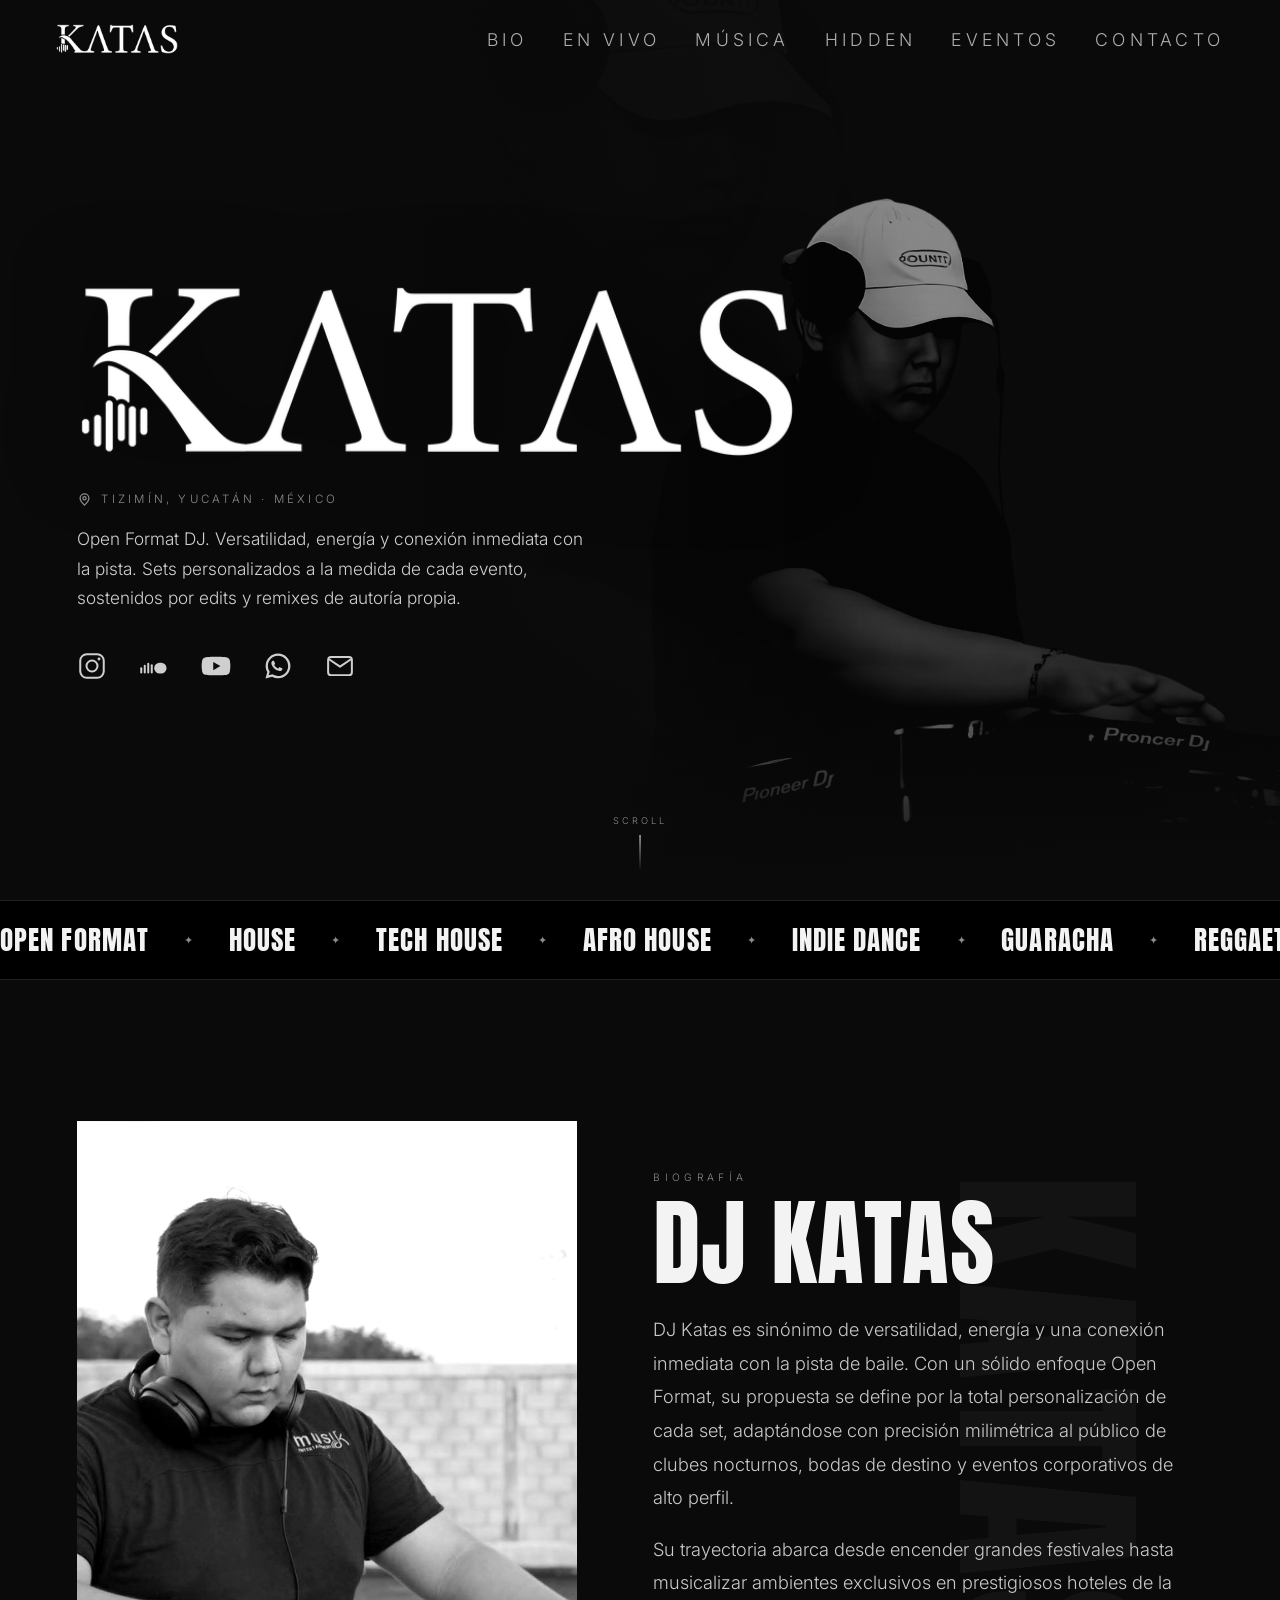
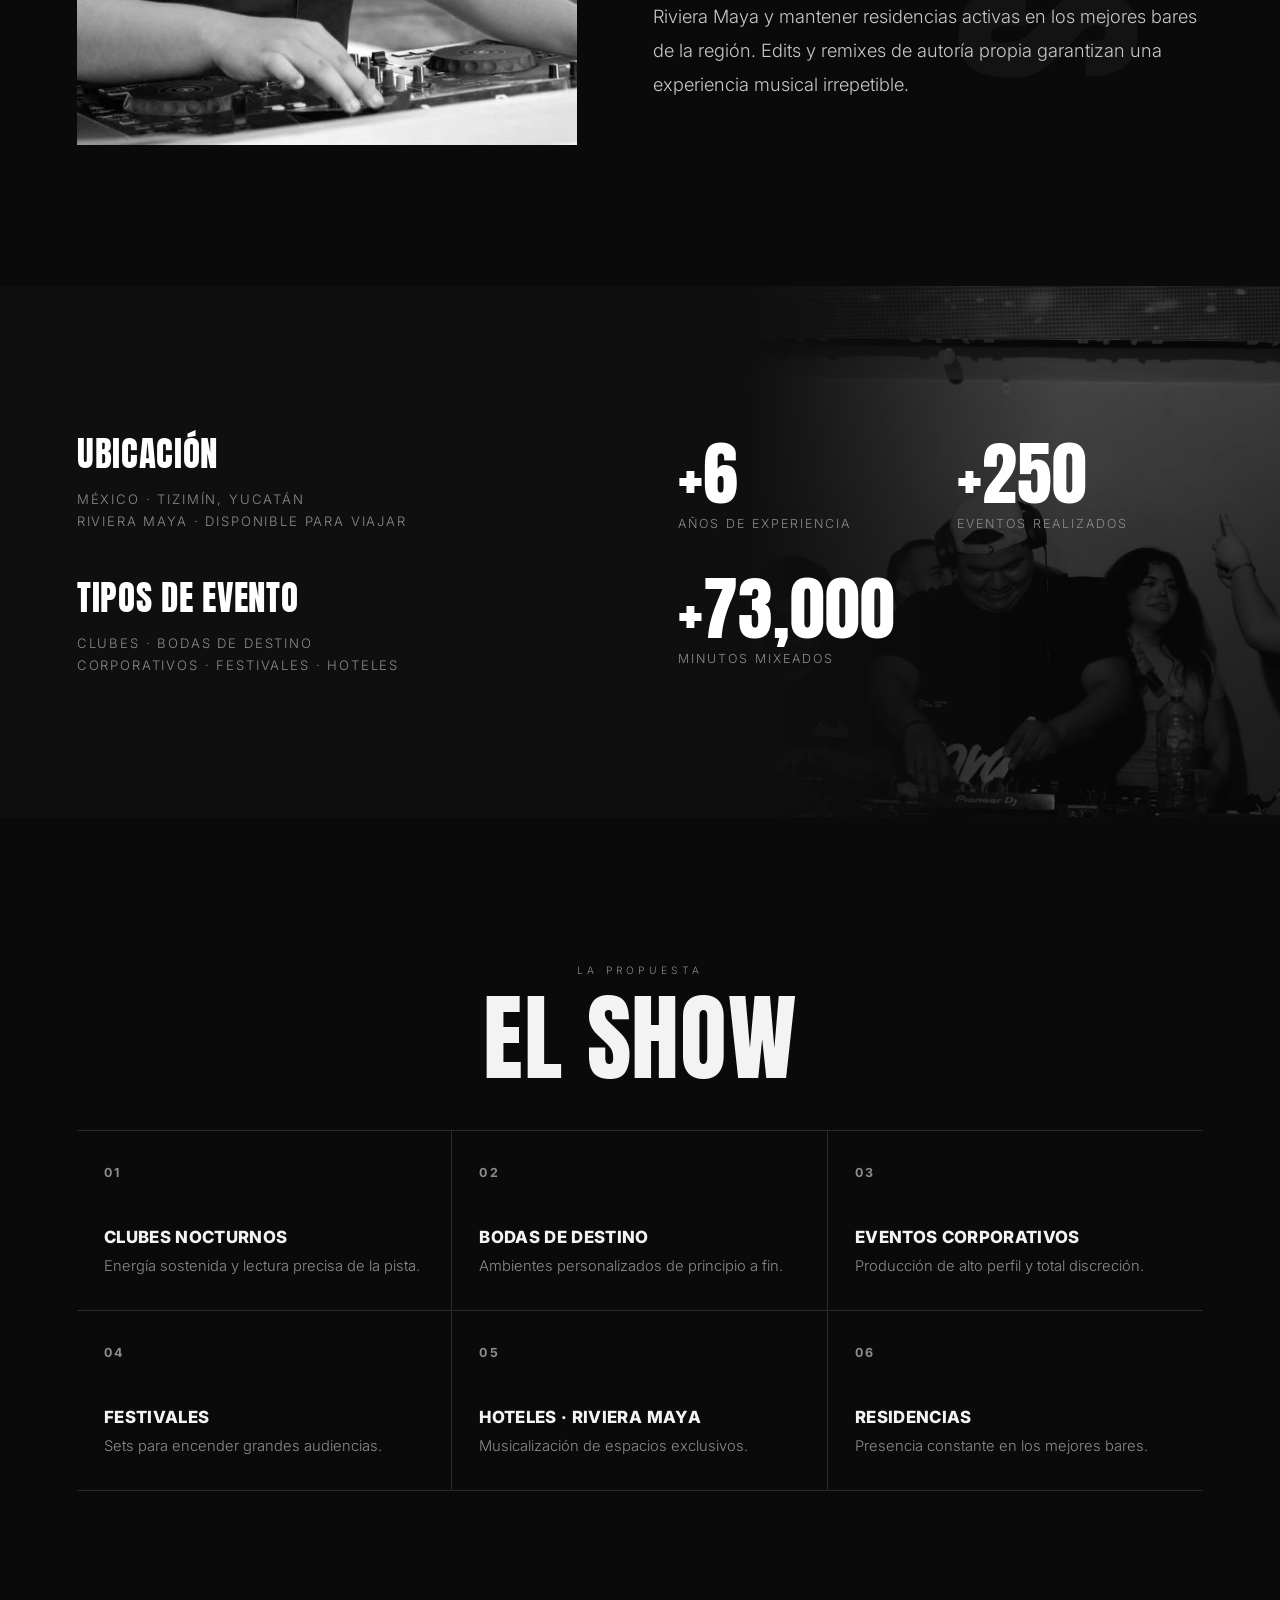
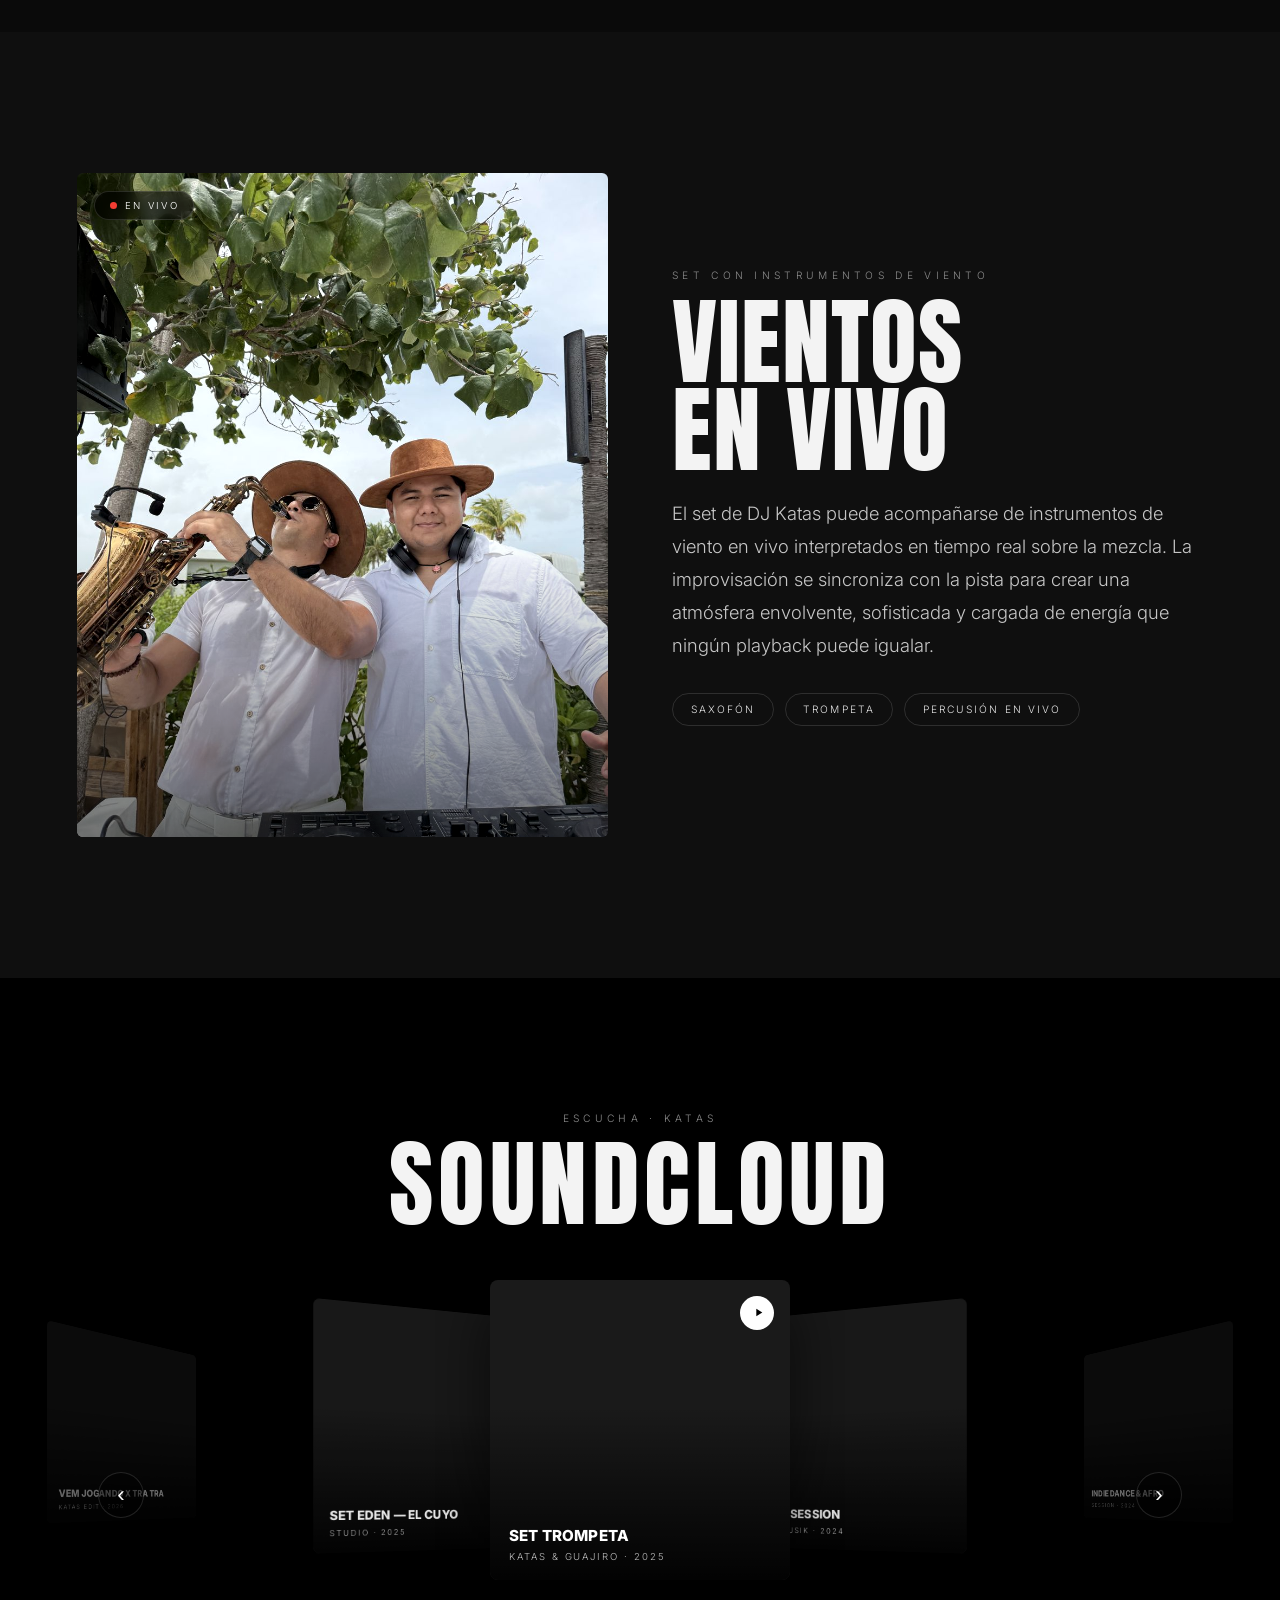
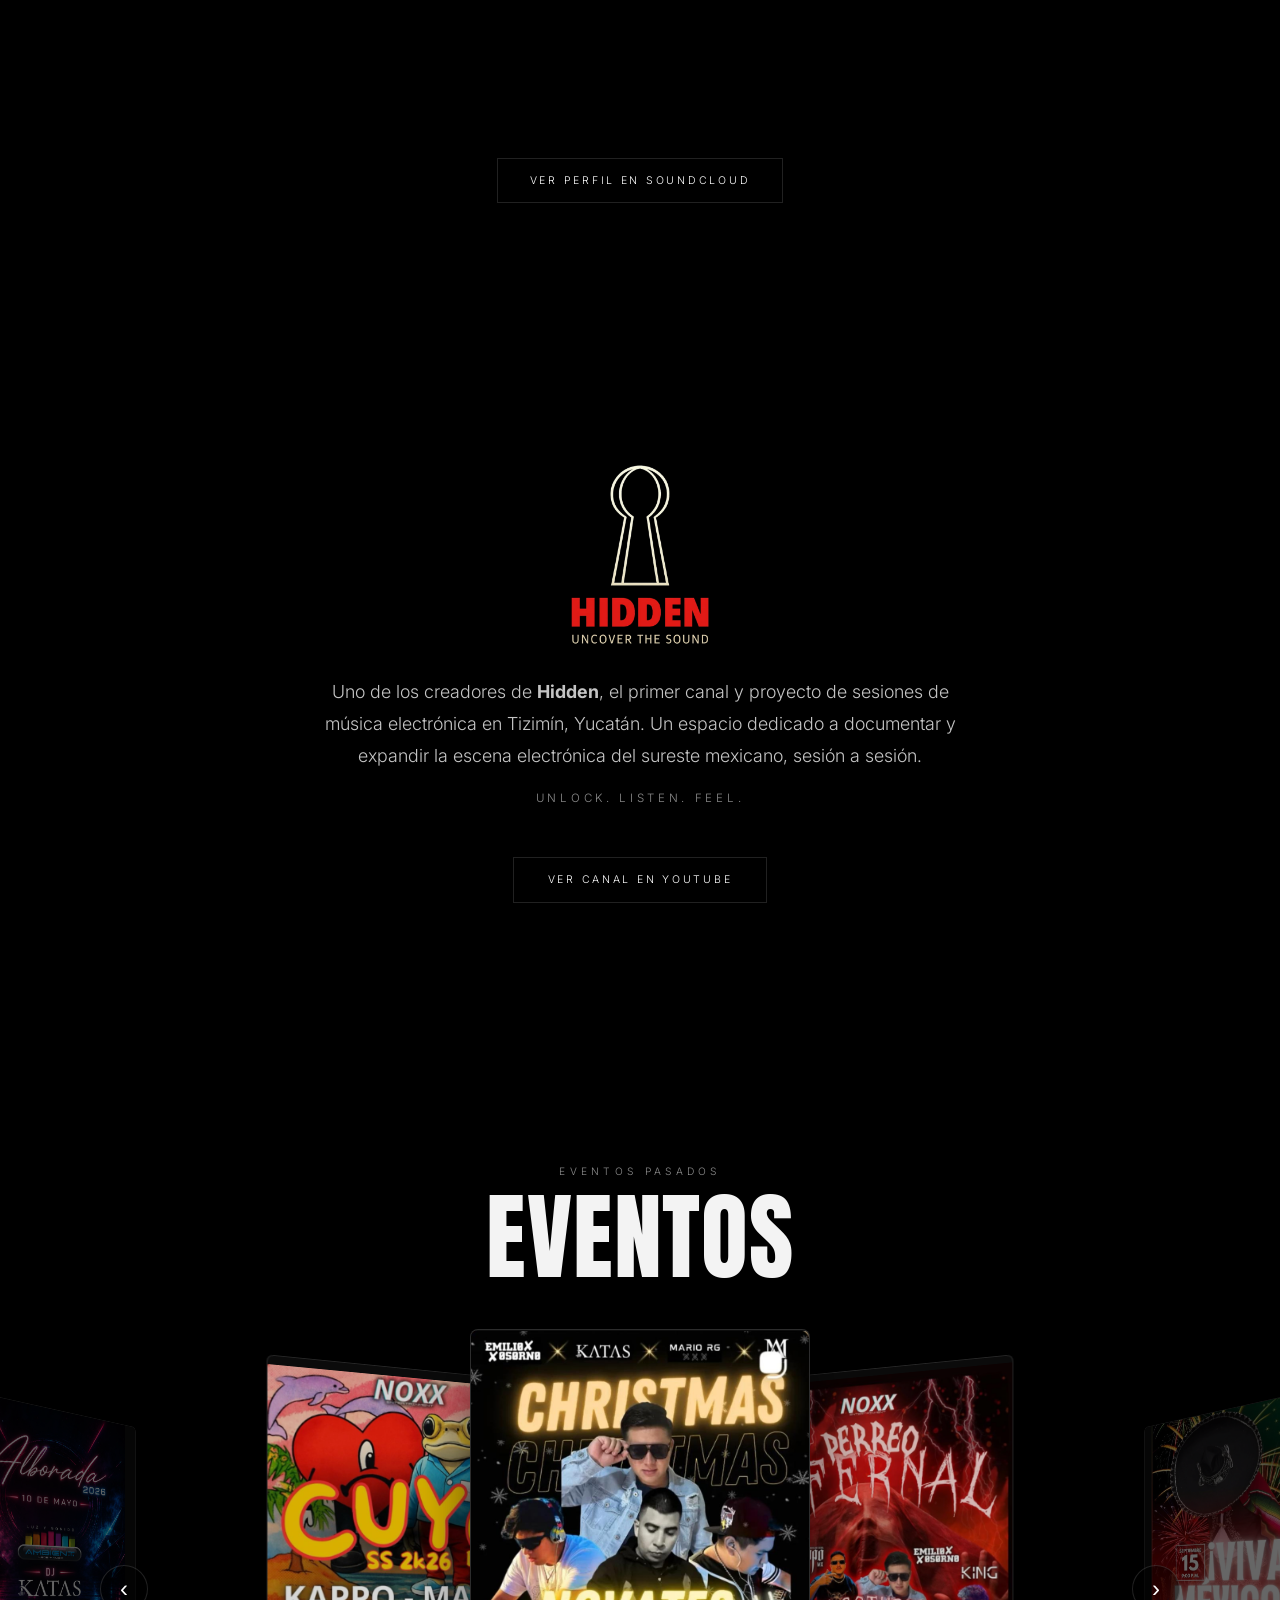
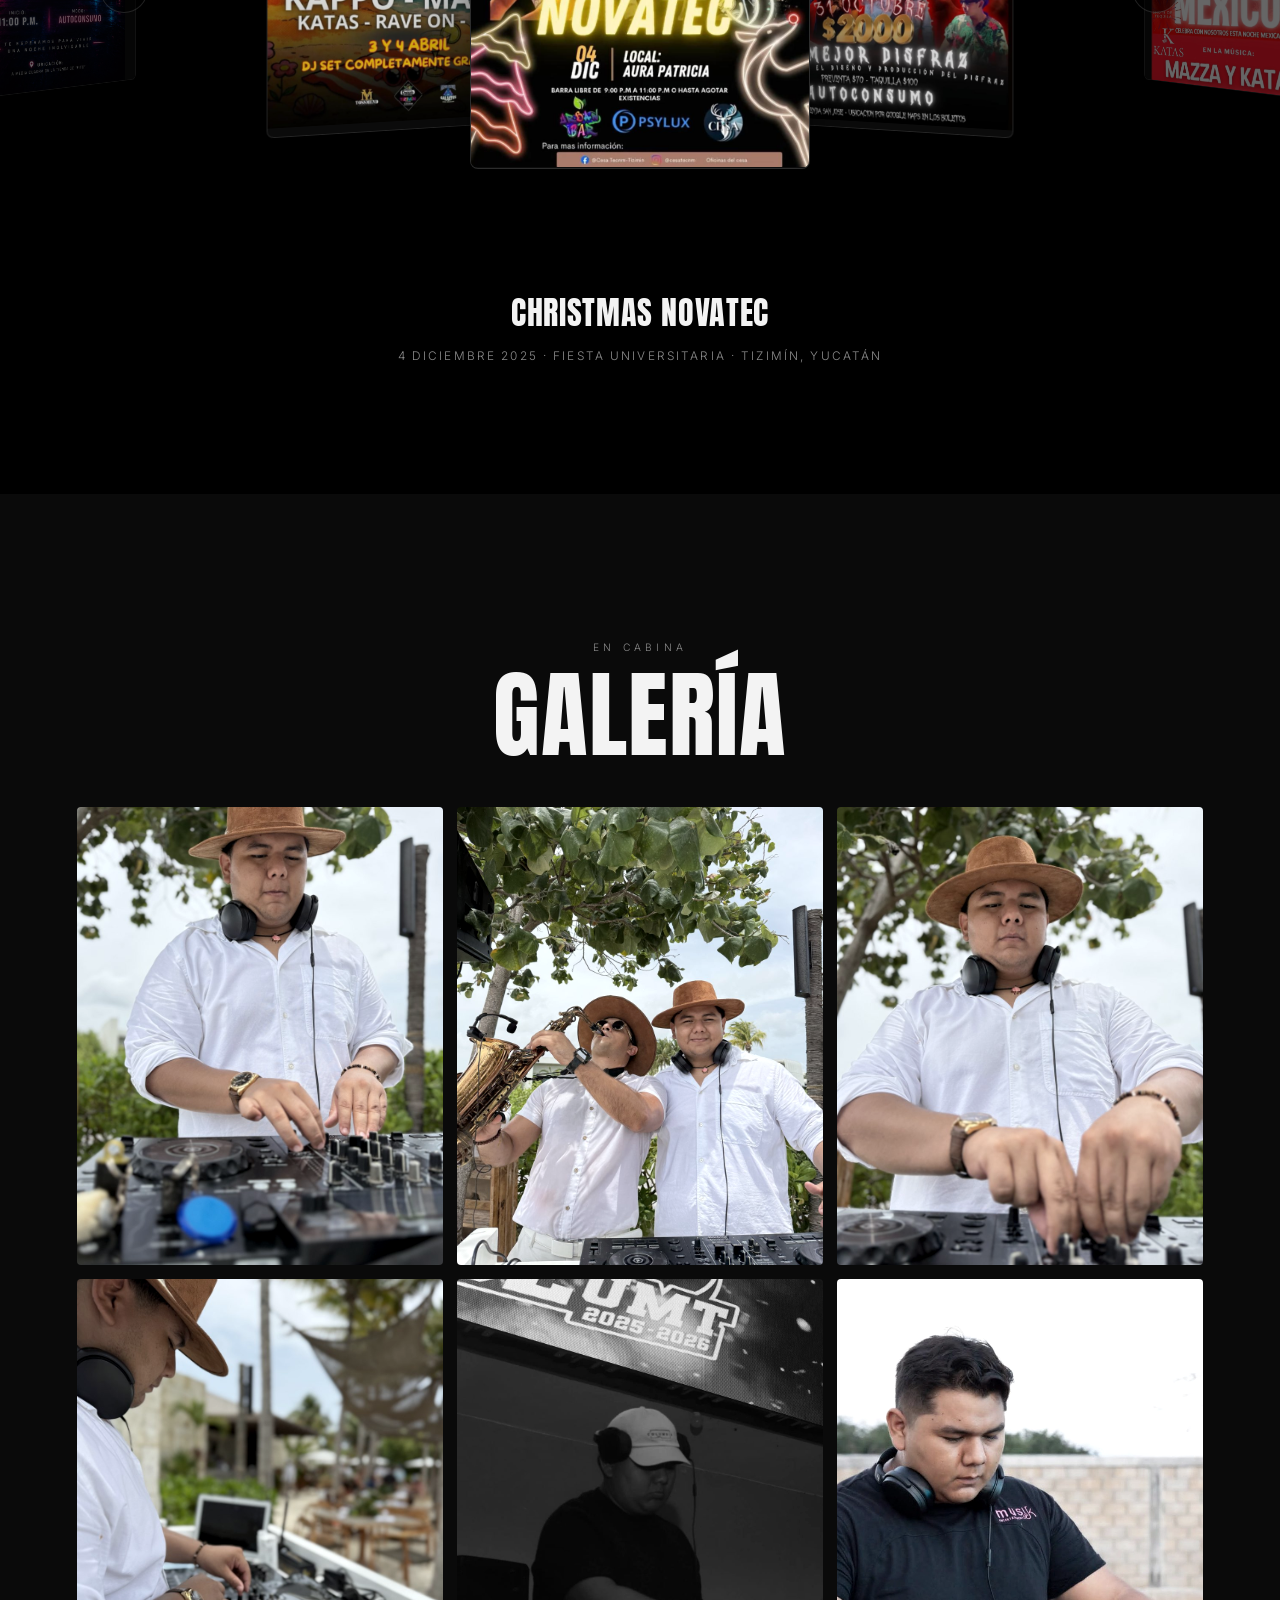
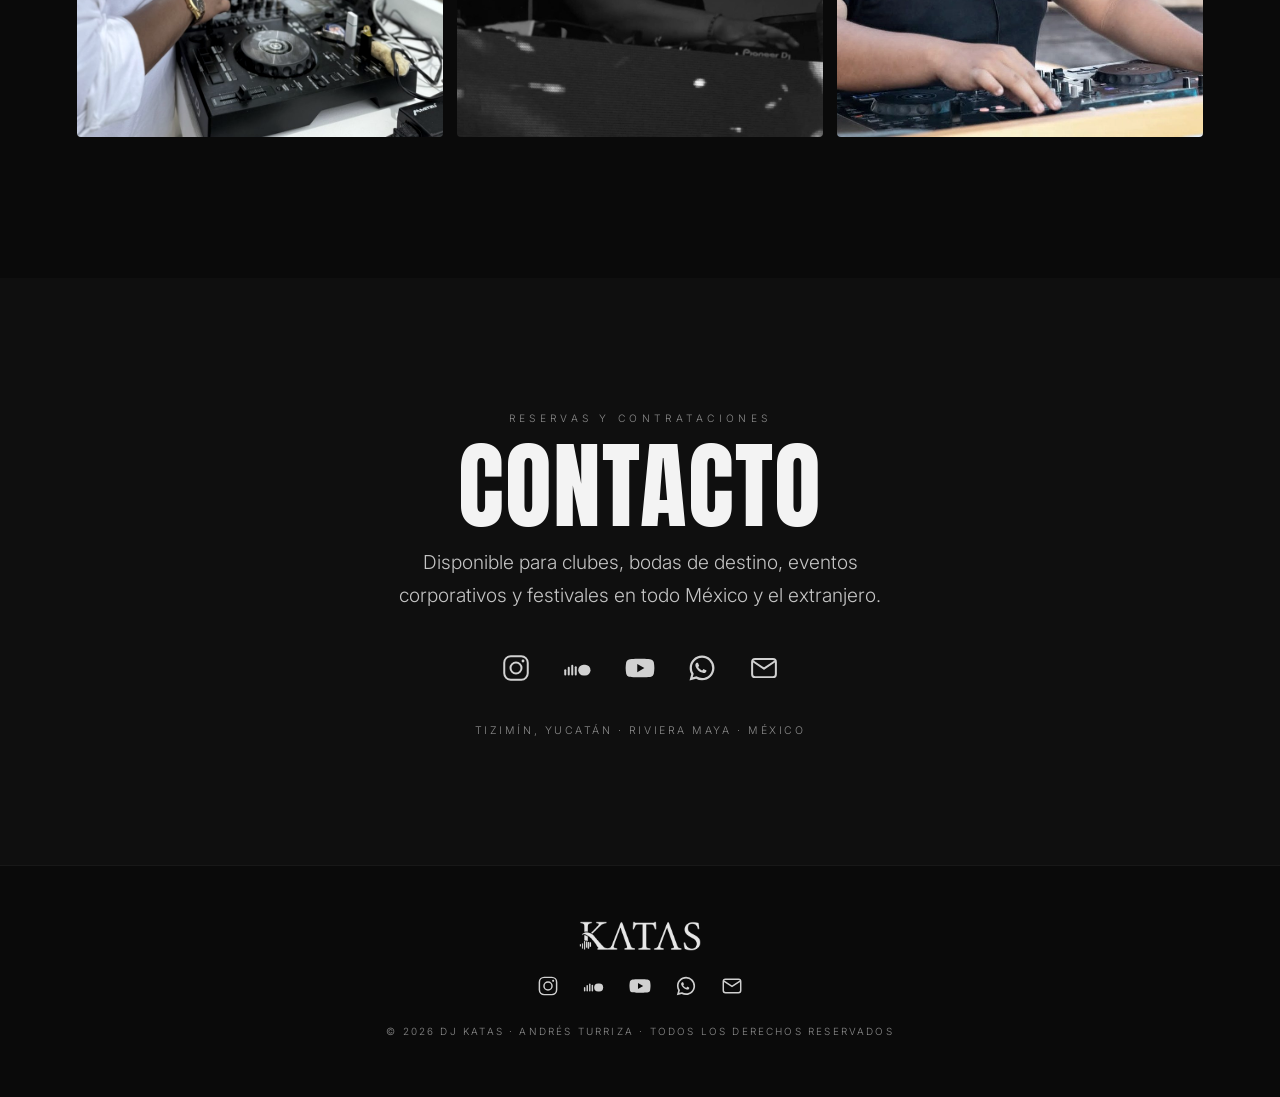
==== index.html @ c6b64a58 "first commit" ====
﻿<!DOCTYPE html>
<html lang="es">
<head>
<meta charset="UTF-8">
<meta name="viewport" content="width=device-width, initial-scale=1">
<title>DJ Katas — Presskit</title>
<link rel="preconnect" href="https://fonts.googleapis.com">
<link rel="preconnect" href="https://fonts.gstatic.com" crossorigin>
<link href="https://fonts.googleapis.com/css2?family=Anton&family=Inter:wght@300;400;500;600;700;800;900&display=swap" rel="stylesheet">
<link rel="stylesheet" href="css/styles.css">
</head>
<body>

<nav id="nav">
  <a class="brand" href="#top"><img src="images/logo.png" alt="Katas"></a>
  <div class="links">
    <a href="#bio">Bio</a><a href="#vivo">En vivo</a><a href="#musica">Música</a>
    <a href="#hidden">Hidden</a><a href="#eventos">Eventos</a><a href="#contacto">Contacto</a>
  </div>
</nav>

<header class="hero" id="top">
  <div class="hero-tex"></div>
  <div class="hero-portrait"></div>
  <div class="hero-inner">
    <img class="hero-logo" src="images/logo.png" alt="DJ KATAS">
    <div class="hero-loc">
      <svg viewBox="0 0 24 24" fill="none" stroke="currentColor" stroke-width="2"><path d="M12 21s-7-6.4-7-11a7 7 0 0 1 14 0c0 4.6-7 11-7 11z"/><circle cx="12" cy="10" r="2.6"/></svg>
      Tizimín, Yucatán · México
    </div>
    <p class="hero-bio">Open Format DJ. Versatilidad, energía y conexión inmediata con la pista. Sets personalizados a la medida de cada evento, sostenidos por edits y remixes de autoría propia.</p>
    <div class="socials big">
      <a href="https://www.instagram.com/katass.dj/" data-edit="instagram" aria-label="Instagram"><svg viewBox="0 0 24 24" fill="none" stroke="currentColor" stroke-width="1.6"><rect x="2.6" y="2.6" width="18.8" height="18.8" rx="5.2"/><circle cx="12" cy="12" r="4.4"/><circle cx="17.6" cy="6.4" r="1.15" fill="currentColor" stroke="none"/></svg></a>
      <a href="https://soundcloud.com/yahir-perez-785744268" target="_blank" rel="noopener" aria-label="SoundCloud"><svg viewBox="0 0 24 24" fill="currentColor"><rect x="1" y="13" width="1.6" height="5" rx=".8"/><rect x="3.8" y="11" width="1.6" height="7" rx=".8"/><rect x="6.6" y="9.4" width="1.6" height="8.6" rx=".8"/><rect x="9.4" y="10.6" width="1.6" height="7.4" rx=".8"/><rect x="12.2" y="9.4" width="9.8" height="8.6" rx="4.3"/></svg></a>
      <a href="https://www.youtube.com/@HIDDEN_121" target="_blank" rel="noopener" aria-label="YouTube"><svg viewBox="0 0 24 24" fill="currentColor"><path d="M23 7.2a3 3 0 0 0-2.1-2.1C19 4.6 12 4.6 12 4.6s-7 0-8.9.5A3 3 0 0 0 1 7.2 31 31 0 0 0 .5 12 31 31 0 0 0 1 16.8a3 3 0 0 0 2.1 2.1c1.9.5 8.9.5 8.9.5s7 0 8.9-.5a3 3 0 0 0 2.1-2.1A31 31 0 0 0 23.5 12 31 31 0 0 0 23 7.2zM9.8 15.3V8.7l5.7 3.3z"/></svg></a>
      <a href="https://wa.me/529861055643" data-edit="whatsapp" aria-label="WhatsApp"><svg viewBox="0 0 24 24" fill="currentColor"><path d="M12.04 2C6.58 2 2.13 6.45 2.13 11.9c0 1.75.46 3.45 1.32 4.95L2 22l5.25-1.38a9.9 9.9 0 0 0 4.79 1.22c5.46 0 9.91-4.45 9.91-9.9 0-2.65-1.03-5.14-2.9-7.01A9.82 9.82 0 0 0 12.04 2zm0 1.8c2.16 0 4.19.84 5.72 2.37a8.06 8.06 0 0 1 2.37 5.73c0 4.46-3.63 8.09-8.1 8.09a8.1 8.1 0 0 1-4.12-1.13l-.3-.17-3.06.8.82-2.98-.2-.31a8.03 8.03 0 0 1-1.26-4.3c0-4.46 3.63-8.09 8.1-8.09zm-3.13 4.4c-.16-.36-.33-.37-.48-.37l-.41-.01c-.14 0-.37.05-.57.27-.2.22-.75.73-.75 1.79s.77 2.08.88 2.22c.11.14 1.5 2.42 3.71 3.3 1.84.72 2.21.58 2.61.54.4-.04 1.29-.53 1.47-1.04.18-.51.18-.95.13-1.04-.05-.09-.2-.14-.41-.25-.21-.11-1.29-.64-1.49-.71-.2-.07-.35-.11-.5.11-.14.22-.57.71-.7.86-.13.14-.26.16-.47.05-.21-.11-.9-.33-1.71-1.06-.63-.56-1.06-1.26-1.18-1.47-.12-.21-.01-.33.09-.43l.32-.36c.1-.12.14-.21.21-.35.07-.14.04-.27-.02-.38-.05-.11-.46-1.15-.65-1.57z"/></svg></a>
      <a href="mailto:yahir33perez@gmail.com" data-edit="email" aria-label="Email"><svg viewBox="0 0 24 24" fill="none" stroke="currentColor" stroke-width="1.6" stroke-linejoin="round"><rect x="2.5" y="4.7" width="19" height="14.6" rx="2.4"/><path d="M3.2 6.6l8.8 5.9 8.8-5.9"/></svg></a>
      </div>
  </div>
  <div class="scroll-cue"><span>Scroll</span><span class="ln"></span></div>
</header>

<div class="marquee" aria-hidden="true">
  <div class="track"><span>OPEN FORMAT</span><span class="dot">✦</span><span>HOUSE</span><span class="dot">✦</span><span>TECH HOUSE</span><span class="dot">✦</span><span>AFRO HOUSE</span><span class="dot">✦</span><span>INDIE DANCE</span><span class="dot">✦</span><span>GUARACHA</span><span class="dot">✦</span><span>REGGAETÓN</span><span class="dot">✦</span><span>FUNK</span><span class="dot">✦</span><span>RKT</span><span class="dot">✦</span><span>OPEN FORMAT</span><span class="dot">✦</span><span>HOUSE</span><span class="dot">✦</span><span>TECH HOUSE</span><span class="dot">✦</span><span>AFRO HOUSE</span><span class="dot">✦</span><span>INDIE DANCE</span><span class="dot">✦</span><span>GUARACHA</span><span class="dot">✦</span><span>REGGAETÓN</span><span class="dot">✦</span><span>FUNK</span><span class="dot">✦</span><span>RKT</span><span class="dot">✦</span></div>
</div>

<section class="block bio" id="bio">
  <div class="bio-watermark">KATAS</div>
  <div class="bio-grid">
    <div class="bio-photo reveal"><div class="ph"></div></div>
    <div class="reveal">
      <div class="bio-head"><span class="eyebrow">Biografía</span><h2 class="title">DJ Katas</h2></div>
      <div class="bio-body">
        <p>DJ Katas es sinónimo de versatilidad, energía y una conexión inmediata con la pista de baile. Con un sólido enfoque Open Format, su propuesta se define por la total personalización de cada set, adaptándose con precisión milimétrica al público de clubes nocturnos, bodas de destino y eventos corporativos de alto perfil.</p>
        <p>Su trayectoria abarca desde encender grandes festivales hasta musicalizar ambientes exclusivos en prestigiosos hoteles de la Riviera Maya y mantener residencias activas en los mejores bares de la región. Edits y remixes de autoría propia garantizan una experiencia musical irrepetible.</p>
      </div>
    </div>
  </div>
</section>

<section class="block stats" id="stats">
  <div class="stats-photo"></div>
  <div class="stats-grid">
    <div class="stats-labels reveal">
      <div class="stat-block">
        <div class="lbl">Ubicación</div>
        <div class="sub">México · Tizimín, Yucatán<br>Riviera Maya · Disponible para viajar</div>
      </div>
      <div class="stat-block">
        <div class="lbl">Tipos de evento</div>
        <div class="sub">Clubes · Bodas de destino<br>Corporativos · Festivales · Hoteles</div>
      </div>
    </div>
    <div class="counters reveal">
      <div class="counter"><div class="num" data-target="6" data-prefix="+">+0</div><div class="cap">Años de experiencia</div></div>
      <div class="counter"><div class="num" data-target="250" data-prefix="+">+0</div><div class="cap">Eventos realizados</div></div>
      <div class="counter" style="grid-column:1 / -1"><div class="num" data-target="73000" data-prefix="+">+0</div><div class="cap">Minutos mixeados</div></div>
    </div>
  </div>
</section>

<section class="block" id="show">
  <div class="show-head reveal"><span class="eyebrow">La propuesta</span><h2 class="title">El show</h2></div>
  <div class="offer reveal">
    <div class="cell"><span class="num">01</span><div><div class="cn">Clubes nocturnos</div><div class="cd">Energía sostenida y lectura precisa de la pista.</div></div></div>
    <div class="cell"><span class="num">02</span><div><div class="cn">Bodas de destino</div><div class="cd">Ambientes personalizados de principio a fin.</div></div></div>
    <div class="cell"><span class="num">03</span><div><div class="cn">Eventos corporativos</div><div class="cd">Producción de alto perfil y total discreción.</div></div></div>
    <div class="cell"><span class="num">04</span><div><div class="cn">Festivales</div><div class="cd">Sets para encender grandes audiencias.</div></div></div>
    <div class="cell"><span class="num">05</span><div><div class="cn">Hoteles · Riviera Maya</div><div class="cd">Musicalización de espacios exclusivos.</div></div></div>
    <div class="cell"><span class="num">06</span><div><div class="cn">Residencias</div><div class="cd">Presencia constante en los mejores bares.</div></div></div>
  </div>
</section>

<section class="block vivo" id="vivo">
  <div class="vivo-grid reveal">
    <div class="vivo-img"><span class="vivo-badge"><span class="dot"></span>En vivo</span></div>
    <div class="vivo-text">
      <span class="eyebrow">Set con Instrumentos de viento</span>
      <h2 class="title">Vientos<br>en vivo</h2>
      <p>El set de DJ Katas puede acompañarse de instrumentos de viento en vivo interpretados en tiempo real sobre la mezcla. La improvisación se sincroniza con la pista para crear una atmósfera envolvente, sofisticada y cargada de energía que ningún playback puede igualar.</p>
      <div class="vivo-tags"><span>Saxofón</span><span>Trompeta</span><span>Percusión en vivo</span></div>
    </div>
  </div>
</section>

<section class="media" id="musica">
  <div class="media-head reveal"><span class="eyebrow">Escucha · Katas</span><h2 class="title">SoundCloud</h2></div>
  <div class="flow reveal" id="flow">
    <button class="flow-nav flow-prev" id="scPrev" aria-label="Anterior">‹</button>
    <div class="flow-stage" id="scStage"></div>
    <button class="flow-nav flow-next" id="scNext" aria-label="Siguiente">›</button>
  </div>
  <div class="media-cta reveal"><a href="https://soundcloud.com/yahir-perez-785744268" target="_blank" rel="noopener">Ver perfil en SoundCloud</a></div>
</section>

<section class="hidden" id="hidden">
  <div class="reveal">
    <img class="hidden-logo" src="images/logo-hidden.png" alt="Hidden">
    <p class="hidden-desc">Uno de los creadores de <b>Hidden</b>, el primer canal y proyecto de sesiones de música electrónica en Tizimín, Yucatán. Un espacio dedicado a documentar y expandir la escena electrónica del sureste mexicano, sesión a sesión.<span class="feel">Unlock. Listen. Feel.</span></p>
  </div>
  <!-- VIDEO CARRUSEL — pendiente de implementar cuando el sitio esté en servidor HTTP
  <div class="vidwrap reveal">
    <button class="vid-nav" id="vPrev" aria-label="Video anterior">‹</button>
    <div class="vid-frame"><div class="ratio"><iframe id="ytplayer" src="https://www.youtube-nocookie.com/embed/bKr7PXtzmoc?rel=0&modestbranding=1&playsinline=1" title="Hidden — videos" allow="accelerometer; clipboard-write; encrypted-media; gyroscope; picture-in-picture" allowfullscreen loading="lazy"></iframe></div></div>
    <button class="vid-nav" id="vNext" aria-label="Video siguiente">›</button>
  </div>
  -->
  <div class="hidden-cta reveal"><a href="https://www.youtube.com/@HIDDEN_121" target="_blank" rel="noopener">Ver canal en YouTube</a></div>
</section>

<section class="fly-sec" id="eventos">
  <div class="fly-head reveal"><span class="eyebrow">Eventos pasados</span><h2 class="title">Eventos</h2></div>
  <div class="fly reveal" id="flyc">
    <button class="fly-nav fly-prev" id="flyPrev" aria-label="Anterior">‹</button>
    <div class="fly-stage" id="flyStage"></div>
    <button class="fly-nav fly-next" id="flyNext" aria-label="Siguiente">›</button>
  </div>
  <div class="fly-cap reveal" id="flyCap"></div>
</section>

<section class="block" id="galeria">
  <div class="show-head reveal"><span class="eyebrow">En cabina</span><h2 class="title">Galería</h2></div>
  <div class="gallery reveal">
    <div class="gtile" style="background-image:url('images/gallery-1.jpg')"></div>
    <div class="gtile" style="background-image:url('images/vivo-bg.jpg')"></div>
    <div class="gtile" style="background-image:url('images/gallery-2.jpg')"></div>
    <div class="gtile" style="background-image:url('images/gallery-3.jpg')"></div>
    <div class="gtile" style="background-image:url('images/hero-bg.jpg')"></div>
    <div class="gtile" style="background-image:url('images/portrait.jpg')"></div>
  </div>
</section>

<section class="contact" id="contacto">
  <span class="eyebrow">Reservas y contrataciones</span>
  <h2 class="title">Contacto</h2>
  <p class="lead">Disponible para clubes, bodas de destino, eventos corporativos y festivales en todo México y el extranjero.</p>
  <div class="socials big">
      <a href="https://www.instagram.com/katass.dj/" data-edit="instagram" aria-label="Instagram"><svg viewBox="0 0 24 24" fill="none" stroke="currentColor" stroke-width="1.6"><rect x="2.6" y="2.6" width="18.8" height="18.8" rx="5.2"/><circle cx="12" cy="12" r="4.4"/><circle cx="17.6" cy="6.4" r="1.15" fill="currentColor" stroke="none"/></svg></a>
      <a href="https://soundcloud.com/yahir-perez-785744268" target="_blank" rel="noopener" aria-label="SoundCloud"><svg viewBox="0 0 24 24" fill="currentColor"><rect x="1" y="13" width="1.6" height="5" rx=".8"/><rect x="3.8" y="11" width="1.6" height="7" rx=".8"/><rect x="6.6" y="9.4" width="1.6" height="8.6" rx=".8"/><rect x="9.4" y="10.6" width="1.6" height="7.4" rx=".8"/><rect x="12.2" y="9.4" width="9.8" height="8.6" rx="4.3"/></svg></a>
      <a href="https://www.youtube.com/@HIDDEN_121" target="_blank" rel="noopener" aria-label="YouTube"><svg viewBox="0 0 24 24" fill="currentColor"><path d="M23 7.2a3 3 0 0 0-2.1-2.1C19 4.6 12 4.6 12 4.6s-7 0-8.9.5A3 3 0 0 0 1 7.2 31 31 0 0 0 .5 12 31 31 0 0 0 1 16.8a3 3 0 0 0 2.1 2.1c1.9.5 8.9.5 8.9.5s7 0 8.9-.5a3 3 0 0 0 2.1-2.1A31 31 0 0 0 23.5 12 31 31 0 0 0 23 7.2zM9.8 15.3V8.7l5.7 3.3z"/></svg></a>
      <a href="https://wa.me/529861055643" data-edit="whatsapp" aria-label="WhatsApp"><svg viewBox="0 0 24 24" fill="currentColor"><path d="M12.04 2C6.58 2 2.13 6.45 2.13 11.9c0 1.75.46 3.45 1.32 4.95L2 22l5.25-1.38a9.9 9.9 0 0 0 4.79 1.22c5.46 0 9.91-4.45 9.91-9.9 0-2.65-1.03-5.14-2.9-7.01A9.82 9.82 0 0 0 12.04 2zm0 1.8c2.16 0 4.19.84 5.72 2.37a8.06 8.06 0 0 1 2.37 5.73c0 4.46-3.63 8.09-8.1 8.09a8.1 8.1 0 0 1-4.12-1.13l-.3-.17-3.06.8.82-2.98-.2-.31a8.03 8.03 0 0 1-1.26-4.3c0-4.46 3.63-8.09 8.1-8.09zm-3.13 4.4c-.16-.36-.33-.37-.48-.37l-.41-.01c-.14 0-.37.05-.57.27-.2.22-.75.73-.75 1.79s.77 2.08.88 2.22c.11.14 1.5 2.42 3.71 3.3 1.84.72 2.21.58 2.61.54.4-.04 1.29-.53 1.47-1.04.18-.51.18-.95.13-1.04-.05-.09-.2-.14-.41-.25-.21-.11-1.29-.64-1.49-.71-.2-.07-.35-.11-.5.11-.14.22-.57.71-.7.86-.13.14-.26.16-.47.05-.21-.11-.9-.33-1.71-1.06-.63-.56-1.06-1.26-1.18-1.47-.12-.21-.01-.33.09-.43l.32-.36c.1-.12.14-.21.21-.35.07-.14.04-.27-.02-.38-.05-.11-.46-1.15-.65-1.57z"/></svg></a>
      <a href="mailto:yahir33perez@gmail.com" data-edit="email" aria-label="Email"><svg viewBox="0 0 24 24" fill="none" stroke="currentColor" stroke-width="1.6" stroke-linejoin="round"><rect x="2.5" y="4.7" width="19" height="14.6" rx="2.4"/><path d="M3.2 6.6l8.8 5.9 8.8-5.9"/></svg></a>
      </div>
  <div class="meta">Tizimín, Yucatán · Riviera Maya · México</div>
</section>

<footer>
  <img class="fmark" src="images/logo-footer.png" alt="Katas">
  <div class="socials ">
      <a href="ttps://www.instagram.com/katass.dj/" data-edit="instagram" aria-label="Instagram"><svg viewBox="0 0 24 24" fill="none" stroke="currentColor" stroke-width="1.6"><rect x="2.6" y="2.6" width="18.8" height="18.8" rx="5.2"/><circle cx="12" cy="12" r="4.4"/><circle cx="17.6" cy="6.4" r="1.15" fill="currentColor" stroke="none"/></svg></a>
      <a href="https://soundcloud.com/yahir-perez-785744268" target="_blank" rel="noopener" aria-label="SoundCloud"><svg viewBox="0 0 24 24" fill="currentColor"><rect x="1" y="13" width="1.6" height="5" rx=".8"/><rect x="3.8" y="11" width="1.6" height="7" rx=".8"/><rect x="6.6" y="9.4" width="1.6" height="8.6" rx=".8"/><rect x="9.4" y="10.6" width="1.6" height="7.4" rx=".8"/><rect x="12.2" y="9.4" width="9.8" height="8.6" rx="4.3"/></svg></a>
      <a href="https://www.youtube.com/@HIDDEN_121" target="_blank" rel="noopener" aria-label="YouTube"><svg viewBox="0 0 24 24" fill="currentColor"><path d="M23 7.2a3 3 0 0 0-2.1-2.1C19 4.6 12 4.6 12 4.6s-7 0-8.9.5A3 3 0 0 0 1 7.2 31 31 0 0 0 .5 12 31 31 0 0 0 1 16.8a3 3 0 0 0 2.1 2.1c1.9.5 8.9.5 8.9.5s7 0 8.9-.5a3 3 0 0 0 2.1-2.1A31 31 0 0 0 23.5 12 31 31 0 0 0 23 7.2zM9.8 15.3V8.7l5.7 3.3z"/></svg></a>
      <a href="https://wa.me/529861055643" data-edit="whatsapp" aria-label="WhatsApp"><svg viewBox="0 0 24 24" fill="currentColor"><path d="M12.04 2C6.58 2 2.13 6.45 2.13 11.9c0 1.75.46 3.45 1.32 4.95L2 22l5.25-1.38a9.9 9.9 0 0 0 4.79 1.22c5.46 0 9.91-4.45 9.91-9.9 0-2.65-1.03-5.14-2.9-7.01A9.82 9.82 0 0 0 12.04 2zm0 1.8c2.16 0 4.19.84 5.72 2.37a8.06 8.06 0 0 1 2.37 5.73c0 4.46-3.63 8.09-8.1 8.09a8.1 8.1 0 0 1-4.12-1.13l-.3-.17-3.06.8.82-2.98-.2-.31a8.03 8.03 0 0 1-1.26-4.3c0-4.46 3.63-8.09 8.1-8.09zm-3.13 4.4c-.16-.36-.33-.37-.48-.37l-.41-.01c-.14 0-.37.05-.57.27-.2.22-.75.73-.75 1.79s.77 2.08.88 2.22c.11.14 1.5 2.42 3.71 3.3 1.84.72 2.21.58 2.61.54.4-.04 1.29-.53 1.47-1.04.18-.51.18-.95.13-1.04-.05-.09-.2-.14-.41-.25-.21-.11-1.29-.64-1.49-.71-.2-.07-.35-.11-.5.11-.14.22-.57.71-.7.86-.13.14-.26.16-.47.05-.21-.11-.9-.33-1.71-1.06-.63-.56-1.06-1.26-1.18-1.47-.12-.21-.01-.33.09-.43l.32-.36c.1-.12.14-.21.21-.35.07-.14.04-.27-.02-.38-.05-.11-.46-1.15-.65-1.57z"/></svg></a>
      <a href="mailto:yahir33perez@gmail.com" data-edit="email" aria-label="Email"><svg viewBox="0 0 24 24" fill="none" stroke="currentColor" stroke-width="1.6" stroke-linejoin="round"><rect x="2.5" y="4.7" width="19" height="14.6" rx="2.4"/><path d="M3.2 6.6l8.8 5.9 8.8-5.9"/></svg></a>
      </div>
  <div class="fp">© 2026 DJ Katas · Andrés Turriza · Todos los derechos reservados</div>
</footer>

<button class="back-top" id="backTop" aria-label="Volver arriba">
  <svg viewBox="0 0 24 24" fill="none" stroke="currentColor" stroke-width="2" stroke-linecap="round" stroke-linejoin="round"><polyline points="18 15 12 9 6 15"/></svg>
</button>

<div class="lightbox" id="lightbox"><span class="lb-close" id="lbClose">×</span><img id="lbImg" src="" alt="Flyer"></div>

<script src="js/main.js"></script>
</body>
</html>
---- css/styles.css ----
﻿:root{
    --bg:#0a0a0a; --bg2:#0f0f0f; --panel:#141414; --fg:#f3f3f3; --muted:#8c8c8c;
    --line:rgba(255,255,255,.13); --line2:rgba(255,255,255,.06);
    --display:'Anton',sans-serif; --sans:'Inter',sans-serif;
    --img-bw:url('../images/Portada.png'); --img-portrait:url('../images/portrait.jpg'); --img-club:url('../images/club-bg.jpg');
  }
  *{margin:0;padding:0;box-sizing:border-box}
  html{scroll-behavior:smooth}
  body{background:var(--bg);color:var(--fg);font-family:var(--sans);font-weight:300;-webkit-font-smoothing:antialiased;overflow-x:hidden}
  img{display:block;max-width:100%}
  a{color:inherit;text-decoration:none}
  ::selection{background:#fff;color:#000}
  .eyebrow{font-size:.64rem;letter-spacing:.42em;text-transform:uppercase;color:var(--muted)}
  h2.title{font-family:var(--display);font-weight:400;font-size:clamp(2.8rem,8vw,6rem);line-height:.92;letter-spacing:.01em;text-transform:uppercase}

  .reveal{opacity:0;transform:translateY(34px);transition:opacity 1s ease,transform 1s cubic-bezier(.2,.7,.2,1)}
  .reveal.in{opacity:1;transform:none}

  /* SOCIALS */
  .socials{display:flex;gap:1.5rem;align-items:center;flex-wrap:wrap}
  .socials a{display:inline-flex;opacity:.85;transition:opacity .25s,transform .3s,color .25s}
  .socials a:hover{opacity:1;transform:translateY(-3px)}
  .socials a svg{width:22px;height:22px;display:block}
  .socials.big a svg{width:30px;height:30px}
  .socials.big{gap:2rem}

  /* NAV */
  nav{position:fixed;top:0;left:0;right:0;z-index:60;display:flex;align-items:center;justify-content:space-between;
      padding:1.5rem clamp(1.3rem,5vw,3.5rem);transition:background .4s,padding .4s,border-color .4s;border-bottom:1px solid transparent}
  nav .brand img{height:30px;width:auto;display:block}
  nav .links{display:flex;gap:2.2rem}
  nav .links a{font-size:1.1rem;letter-spacing:.24em;text-transform:uppercase;color:var(--fg);opacity:.7;transition:opacity .25s}
  nav .links a:hover{opacity:1}
  nav.scrolled{background:rgba(10,10,10,.82);backdrop-filter:blur(12px);padding:1rem clamp(1.3rem,5vw,3.5rem);border-color:var(--line2)}

  /* HERO */
  .hero{position:relative;min-height:100svh;display:flex;align-items:center;overflow:hidden;padding:7rem clamp(1.3rem,6vw,5rem) 3rem}
  .hero-tex{position:absolute;inset:0;background:var(--img-bw) center/cover no-repeat;filter:grayscale(1) contrast(1.15) brightness(.5);opacity:.10;transform:scale(1.08);animation:slowzoom 18s ease-in-out infinite alternate}
  .hero-portrait{position:absolute;right:0;top:4.75rem;bottom:0;width:62%;background:var(--img-bw) 50% 42%/cover no-repeat;filter:grayscale(1) contrast(1.25) brightness(1.6);-webkit-mask-image:linear-gradient(90deg,transparent,rgba(0,0,0,.15) 12%,rgba(0,0,0,.6) 28%,rgba(0,0,0,.92) 44%,#000 58%);mask-image:linear-gradient(90deg,transparent,rgba(0,0,0,.15) 12%,rgba(0,0,0,.6) 28%,rgba(0,0,0,.92) 44%,#000 58%);opacity:.95}
  .hero::after{content:'';position:absolute;inset:0;background:linear-gradient(90deg,#0a0a0a 22%,rgba(10,10,10,.38) 52%,rgba(10,10,10,.55) 100%),linear-gradient(0deg,#0a0a0a 2%,transparent 30%)}
  .hero-inner{position:relative;z-index:3;max-width:1300px;margin:0 auto;width:100%}
  .hero-logo{width:min(82vw,720px);filter:drop-shadow(0 4px 40px rgba(0,0,0,.6));animation:rise 1.2s cubic-bezier(.2,.7,.2,1) both}
  .hero-loc{display:flex;align-items:center;gap:.6rem;margin-top:2rem;color:var(--muted);font-size:.72rem;letter-spacing:.28em;text-transform:uppercase;animation:rise 1.2s .15s cubic-bezier(.2,.7,.2,1) both}
  .hero-loc svg{width:15px;height:15px}
  .hero-bio{margin-top:1.1rem;max-width:46ch;font-size:clamp(.95rem,1.5vw,1.08rem);line-height:1.7;color:#cfcfcf;font-weight:300;animation:rise 1.2s .3s cubic-bezier(.2,.7,.2,1) both}
  .hero .socials{margin-top:2.4rem;animation:rise 1.2s .45s cubic-bezier(.2,.7,.2,1) both}
  .scroll-cue{position:absolute;bottom:1.8rem;left:50%;transform:translateX(-50%);z-index:4;font-size:.58rem;letter-spacing:.34em;text-transform:uppercase;color:var(--muted);display:flex;flex-direction:column;align-items:center;gap:.6rem}
  .scroll-cue .ln{width:1px;height:36px;background:linear-gradient(#fff,transparent);animation:pulse 2.2s ease-in-out infinite}
  @keyframes rise{from{opacity:0;transform:translateY(30px)}to{opacity:1;transform:none}}
  @keyframes slowzoom{from{transform:scale(1.05)}to{transform:scale(1.16)}}
  @keyframes pulse{0%,100%{opacity:.25}50%{opacity:.9}}

  /* MARQUEE */
  .marquee{border-top:1px solid var(--line);border-bottom:1px solid var(--line);background:#000;overflow:hidden;padding:1.15rem 0;white-space:nowrap;position:relative}
  .marquee .track{display:inline-flex;align-items:center;gap:2.2rem;animation:scroll 26s linear infinite}
  .marquee:hover .track{animation-play-state:paused}
  .marquee span{font-family:var(--display);font-size:clamp(1.1rem,2.4vw,1.7rem);letter-spacing:.04em;color:var(--fg)}
  .marquee span.dot{color:var(--muted);font-size:.7em}
  @keyframes scroll{from{transform:translateX(0)}to{transform:translateX(-50%)}}

  /* SECTION */
  section.block{padding:clamp(5rem,11vw,9rem) clamp(1.3rem,6vw,5rem);max-width:1280px;margin:0 auto;position:relative}

  /* BIO */
  .bio{position:relative;overflow:hidden}
  .bio-watermark{position:absolute;right:-2%;top:50%;transform:translateY(-50%) rotate(90deg);transform-origin:center;font-family:var(--display);font-size:clamp(5rem,16vw,16rem);color:#fff;opacity:.035;letter-spacing:.05em;white-space:nowrap;pointer-events:none;line-height:1}
  .bio-grid{position:relative;z-index:2;display:grid;grid-template-columns:1fr 1.1fr;gap:clamp(2rem,6vw,5rem);align-items:center}
  .bio-photo .ph{width:100%;aspect-ratio:4/5;background:var(--img-portrait) center 28%/cover;filter:grayscale(1) contrast(1.08)}
  .bio-head{margin-bottom:1.6rem}
  .bio-head h2{margin-top:.9rem}
  .bio-body{font-size:clamp(.98rem,1.5vw,1.14rem);line-height:1.85;color:#c9c9c9;font-weight:300}
  .bio-body p+p{margin-top:1.1rem}

  /* STATS / LOCATION */
  .stats{background:var(--bg2);position:relative;overflow:hidden}
  .stats-grid{position:relative;z-index:2;display:grid;grid-template-columns:1fr 1fr;gap:clamp(2.5rem,6vw,5rem);align-items:center}
  .stats-labels{display:flex;flex-direction:column;gap:2.4rem}
  .stat-block .lbl{font-family:var(--display);font-size:clamp(1.4rem,3vw,2.2rem);text-transform:uppercase;letter-spacing:.02em;color:#fff}
  .stat-block .sub{margin-top:.5rem;color:var(--muted);font-size:.82rem;letter-spacing:.14em;text-transform:uppercase;line-height:1.7}
  .counters{display:grid;grid-template-columns:1fr 1fr;gap:2.6rem 2rem}
  .counter .num{font-family:var(--display);font-size:clamp(2.6rem,6vw,4.4rem);line-height:1;color:#fff}
  .counter .cap{margin-top:.5rem;font-size:.78rem;letter-spacing:.16em;text-transform:uppercase;color:var(--muted)}
  .stats-photo{position:absolute;right:0;top:0;bottom:0;width:42%;background:var(--img-club) center/cover no-repeat;filter:grayscale(1) contrast(1.1) brightness(.6);-webkit-mask-image:linear-gradient(90deg,transparent,#000 60%);mask-image:linear-gradient(90deg,transparent,#000 60%);opacity:.5}

  /* SHOW offer */
  .show-head{text-align:center;margin-bottom:3rem}
  .show-head h2{margin-top:1rem}
  .offer{display:grid;grid-template-columns:repeat(3,1fr);border-top:1px solid var(--line)}
  .offer .cell{border-bottom:1px solid var(--line);border-right:1px solid var(--line);padding:2.1rem 1.7rem;min-height:180px;display:flex;flex-direction:column;justify-content:space-between;transition:background .3s}
  .offer .cell:hover{background:var(--panel)}
  .offer .cell:nth-child(3n){border-right:none}
  .offer .num{font-weight:700;font-size:.78rem;letter-spacing:.2em;color:var(--muted)}
  .offer .cn{font-weight:800;font-size:1.05rem;letter-spacing:.02em;text-transform:uppercase;margin-top:auto}
  .offer .cd{font-weight:300;font-size:.92rem;color:var(--muted);margin-top:.5rem;line-height:1.5}

  /* SOUNDCLOUD coverflow */
  .media{background:#000;padding:clamp(5rem,10vw,8rem) 0}
  .media-head{text-align:center;margin-bottom:3.2rem;padding:0 1.5rem}
  .media-head h2{margin-top:.9rem;letter-spacing:.05em}
  .flow{position:relative;height:430px;max-width:1100px;margin:0 auto;perspective:1300px}
  .flow-stage{position:relative;width:100%;height:330px;transform-style:preserve-3d}
  .sc-card{position:absolute;left:50%;top:0;width:300px;height:300px;margin-left:-150px;border-radius:8px;overflow:hidden;cursor:pointer;background-color:#1a1a1a;background-size:cover;background-position:center;transition:transform .3s cubic-bezier(.25,.7,.25,1),opacity .3s;box-shadow:0 24px 60px rgba(0,0,0,.6)}
  .sc-card::after{content:'';position:absolute;inset:0;background:linear-gradient(180deg,transparent 42%,rgba(0,0,0,.9) 100%)}
  .sc-meta{position:absolute;left:0;right:0;bottom:0;z-index:2;padding:1.1rem 1.2rem}
  .sc-meta .st{font-weight:800;font-size:.95rem;letter-spacing:.01em;text-transform:uppercase;line-height:1.18;color:#fff}
  .sc-meta .ss{font-size:.6rem;letter-spacing:.2em;text-transform:uppercase;color:#bdbdbd;margin-top:.4rem}
  .sc-play{position:absolute;top:1rem;right:1rem;z-index:3;width:34px;height:34px;border-radius:50%;background:#fff;display:flex;align-items:center;justify-content:center;opacity:0;transform:scale(.8);transition:opacity .4s,transform .4s}
  .sc-play svg{width:13px;height:13px;margin-left:2px;fill:#000}
  .sc-card.is-center .sc-play{opacity:1;transform:scale(1)}
  .flow-nav{position:absolute;top:50%;transform:translateY(-50%);z-index:40;width:46px;height:46px;border-radius:50%;border:1px solid var(--line);background:rgba(0,0,0,.4);color:#fff;font-size:1.4rem;cursor:pointer;display:flex;align-items:center;justify-content:center;transition:all .25s}
  .flow-nav:hover{background:#fff;color:#000}
  .flow-prev{left:max(.5rem,calc(50% - 560px))}.flow-next{right:max(.5rem,calc(50% - 560px))}
  .media-cta{text-align:center;margin-top:3rem}
  .media-cta a{display:inline-flex;gap:.6rem;font-size:.66rem;letter-spacing:.26em;text-transform:uppercase;color:#fff;border:1px solid var(--line);padding:.95rem 2rem;transition:all .3s}
  .media-cta a:hover{background:#fff;color:#000}

  /* GALLERY */
  .gallery{display:grid;grid-template-columns:repeat(3,1fr);gap:14px}
  .gallery .gtile{background-size:cover;background-position:center;border-radius:4px;filter:grayscale(.2) contrast(1.05);transition:filter .45s,transform .45s}
  .gallery .gtile:hover{filter:grayscale(0);transform:scale(1.015)}
  .gallery .gtile{aspect-ratio:4/5}

  /* HIDDEN VIDEO CAROUSEL */
  .hidden{background:#000;padding:clamp(5rem,10vw,8rem) clamp(1.3rem,6vw,3.5rem);text-align:center}
  .hidden-logo{width:min(40vw,150px);margin:0 auto 1.6rem}
  .hidden-sub{color:var(--muted);font-size:.82rem;letter-spacing:.2em;text-transform:uppercase;margin-bottom:1.6rem}
  .hidden-desc{max-width:60ch;margin:0 auto 3rem;color:#c4c4c4;font-weight:300;font-size:clamp(.98rem,1.5vw,1.12rem);line-height:1.8}
  .hidden-desc .feel{display:block;margin-top:1rem;letter-spacing:.32em;text-transform:uppercase;font-size:.72rem;color:var(--muted)}
  .vidwrap{position:relative;max-width:1000px;margin:0 auto;display:flex;align-items:center;gap:1rem}
  .vid-frame{position:relative;flex:1;border-radius:12px;overflow:hidden;box-shadow:0 30px 70px rgba(0,0,0,.6);border:1px solid var(--line2);background:#111}
  .vid-frame .ratio{position:relative;width:100%;padding-top:56.25%}
  .vid-frame iframe,.vid-frame #ytplayer{position:absolute;inset:0;width:100%;height:100%;border:0}
  .vid-nav{flex:0 0 auto;width:52px;height:52px;border-radius:50%;border:1px solid var(--line);background:rgba(255,255,255,.04);color:#fff;font-size:1.5rem;cursor:pointer;display:flex;align-items:center;justify-content:center;transition:all .25s}
  .vid-nav:hover{background:#fff;color:#000}
  .hidden-cta{margin-top:2.6rem}
  .hidden-cta a{display:inline-flex;gap:.6rem;font-size:.66rem;letter-spacing:.26em;text-transform:uppercase;color:#fff;border:1px solid var(--line);padding:.95rem 2.1rem;transition:all .3s}
  .hidden-cta a:hover{background:#fff;color:#000}

  /* CONTACT */
  .contact{text-align:center;padding:clamp(5rem,11vw,8rem) 1.5rem;background:var(--bg2)}
  .contact h2{margin:1rem 0 1rem}
  .contact .lead{color:#c4c4c4;font-size:clamp(1rem,1.6vw,1.2rem);max-width:42ch;margin:0 auto 2.6rem;line-height:1.7;font-weight:300}
  .contact .socials{justify-content:center}
  .contact .meta{margin-top:2.6rem;font-size:.66rem;letter-spacing:.24em;text-transform:uppercase;color:var(--muted)}

  footer{text-align:center;padding:3.4rem 1.5rem;border-top:1px solid var(--line2)}
  footer .fmark{height:30px;margin:0 auto 1.5rem;width:auto;filter:invert(1);opacity:.9}
  footer .socials{justify-content:center;margin-bottom:1.6rem}
  footer .fp{font-size:.62rem;letter-spacing:.22em;text-transform:uppercase;color:var(--muted);line-height:2}


  /* VIENTOS EN VIVO */
  .vivo{background:var(--bg2)}
  .vivo-grid{display:grid;grid-template-columns:1fr 1fr;gap:clamp(2rem,5vw,4.5rem);align-items:center}
  .vivo-img{position:relative;aspect-ratio:4/5;background:url('../images/vivo-bg.jpg') center 18%/cover no-repeat;border-radius:6px;filter:grayscale(.12) contrast(1.05);overflow:hidden}
  .vivo-img::after{content:'';position:absolute;inset:0;background:linear-gradient(180deg,transparent 55%,rgba(0,0,0,.55))}
  .vivo-badge{position:absolute;top:1.1rem;left:1.1rem;z-index:2;display:inline-flex;align-items:center;gap:.5rem;background:rgba(0,0,0,.55);border:1px solid var(--line);color:#fff;font-size:.6rem;letter-spacing:.24em;text-transform:uppercase;padding:.5rem .9rem;border-radius:30px;backdrop-filter:blur(6px)}
  .vivo-badge .dot{width:7px;height:7px;border-radius:50%;background:#ff3b30;animation:blink 1.6s ease-in-out infinite}
  @keyframes blink{0%,100%{opacity:1}50%{opacity:.25}}
  .vivo-text h2{margin:.9rem 0 1.4rem}
  .vivo-text p{color:#c6c6c6;font-weight:300;font-size:clamp(1rem,1.5vw,1.15rem);line-height:1.8;max-width:48ch}
  .vivo-tags{display:flex;gap:.7rem;flex-wrap:wrap;margin:1.9rem 0 1.3rem}
  .vivo-tags span{font-size:.64rem;letter-spacing:.2em;text-transform:uppercase;border:1px solid var(--line);padding:.6rem 1.1rem;border-radius:30px;color:#e6e6e6}
  .vivo-note{font-size:.88rem;color:var(--muted);line-height:1.6}
  .vivo-note a{color:#fff;border-bottom:1px solid rgba(255,255,255,.4);transition:border-color .25s}
  .vivo-note a:hover{border-color:#fff}
  @media (max-width:900px){.vivo-grid{grid-template-columns:1fr}.vivo-img{order:-1;max-height:70vh}}


  /* FLYERS / EVENTOS */
  .fly-sec{background:#000;padding:clamp(5rem,10vw,8rem) 0}
  .fly-head{text-align:center;margin-bottom:3rem;padding:0 1.5rem}
  .fly-head h2{margin-top:.9rem}
  .fly{position:relative;height:520px;max-width:1100px;margin:0 auto;perspective:1400px}
  .fly-stage{position:relative;width:100%;height:440px;transform-style:preserve-3d}
  .fly-card{position:absolute;left:50%;top:0;width:340px;height:440px;margin-left:-170px;border-radius:8px;overflow:hidden;cursor:pointer;background:#0d0d0d;border:1px solid var(--line);box-shadow:0 26px 60px rgba(0,0,0,.6);transition:transform .3s cubic-bezier(.25,.7,.25,1),opacity .3s}
  .fly-card img{width:100%;height:100%;object-fit:contain;display:block}
  .fly-nav{position:absolute;top:50%;transform:translateY(-50%);z-index:40;width:48px;height:48px;border-radius:50%;border:1px solid var(--line);background:rgba(0,0,0,.45);color:#fff;font-size:1.5rem;cursor:pointer;display:flex;align-items:center;justify-content:center;transition:all .25s}
  .fly-nav:hover{background:#fff;color:#000}
  .fly-prev{left:max(.5rem,calc(50% - 540px))}.fly-next{right:max(.5rem,calc(50% - 540px))}
  .fly-cap{text-align:center;margin-top:2.4rem;min-height:64px}
  .fly-cap .ft{font-family:var(--display);font-size:clamp(1.4rem,3vw,2rem);text-transform:uppercase;letter-spacing:.02em}
  .fly-cap .fm{margin-top:.6rem;color:var(--muted);font-size:.74rem;letter-spacing:.18em;text-transform:uppercase;line-height:1.7}
  .lightbox{position:fixed;inset:0;z-index:200;background:rgba(0,0,0,.92);display:flex;align-items:center;justify-content:center;padding:2rem;opacity:0;pointer-events:none;transition:opacity .3s}
  .lightbox.open{opacity:1;pointer-events:auto}
  .lightbox img{max-width:92vw;max-height:88vh;border-radius:6px;box-shadow:0 30px 80px rgba(0,0,0,.7)}
  .lightbox .lb-close{position:absolute;top:1.4rem;right:1.6rem;color:#fff;font-size:2rem;cursor:pointer;opacity:.8;line-height:1}
  .lightbox .lb-close:hover{opacity:1}
  @media (max-width:520px){.fly{height:480px}.fly-card{width:280px;height:380px;margin-left:-140px}.fly-prev{left:.2rem}.fly-next{right:.2rem}}

  @media (max-width:900px){
    .hero-portrait{width:62%;opacity:.5}
    .hero::after{background:linear-gradient(90deg,#0a0a0a 30%,rgba(10,10,10,.55) 70%,rgba(10,10,10,.8) 100%),linear-gradient(0deg,#0a0a0a 4%,transparent 34%)}
    nav .links{display:none}
    .bio-grid{grid-template-columns:1fr}
    .stats-grid{grid-template-columns:1fr}
    .stats-photo{display:none}
    .offer{grid-template-columns:repeat(2,1fr)}
    .offer .cell:nth-child(3n){border-right:1px solid var(--line)}
    .offer .cell:nth-child(2n){border-right:none}
    .gallery{columns:2}
    .flow{height:400px}.sc-card{width:250px;height:250px;margin-left:-125px}
    .flow-prev{left:.3rem}.flow-next{right:.3rem}
  }
  @media (max-width:520px){
    .offer{grid-template-columns:1fr}.offer .cell{border-right:none!important;min-height:auto}
    .counters{grid-template-columns:1fr}
    .gallery{columns:1}
    .vid-nav{width:42px;height:42px;font-size:1.2rem}
    .sc-card{width:210px;height:210px;margin-left:-105px}
  }
  /* BACK TO TOP */
  .back-top{position:fixed;bottom:2rem;right:2rem;z-index:100;width:44px;height:44px;border-radius:50%;border:1px solid var(--line);background:rgba(10,10,10,.7);backdrop-filter:blur(10px);color:#fff;cursor:pointer;display:flex;align-items:center;justify-content:center;opacity:0;pointer-events:none;transform:translateY(10px);transition:opacity .3s,transform .3s}
  .back-top svg{width:18px;height:18px}
  .back-top.visible{opacity:1;pointer-events:auto;transform:translateY(0)}
  .back-top:hover{background:rgba(255,255,255,.1);border-color:rgba(255,255,255,.35)}

  @media (prefers-reduced-motion:reduce){
    .hero-tex,.scroll-cue .ln,.marquee .track{animation:none}.reveal{transition:none}
  }
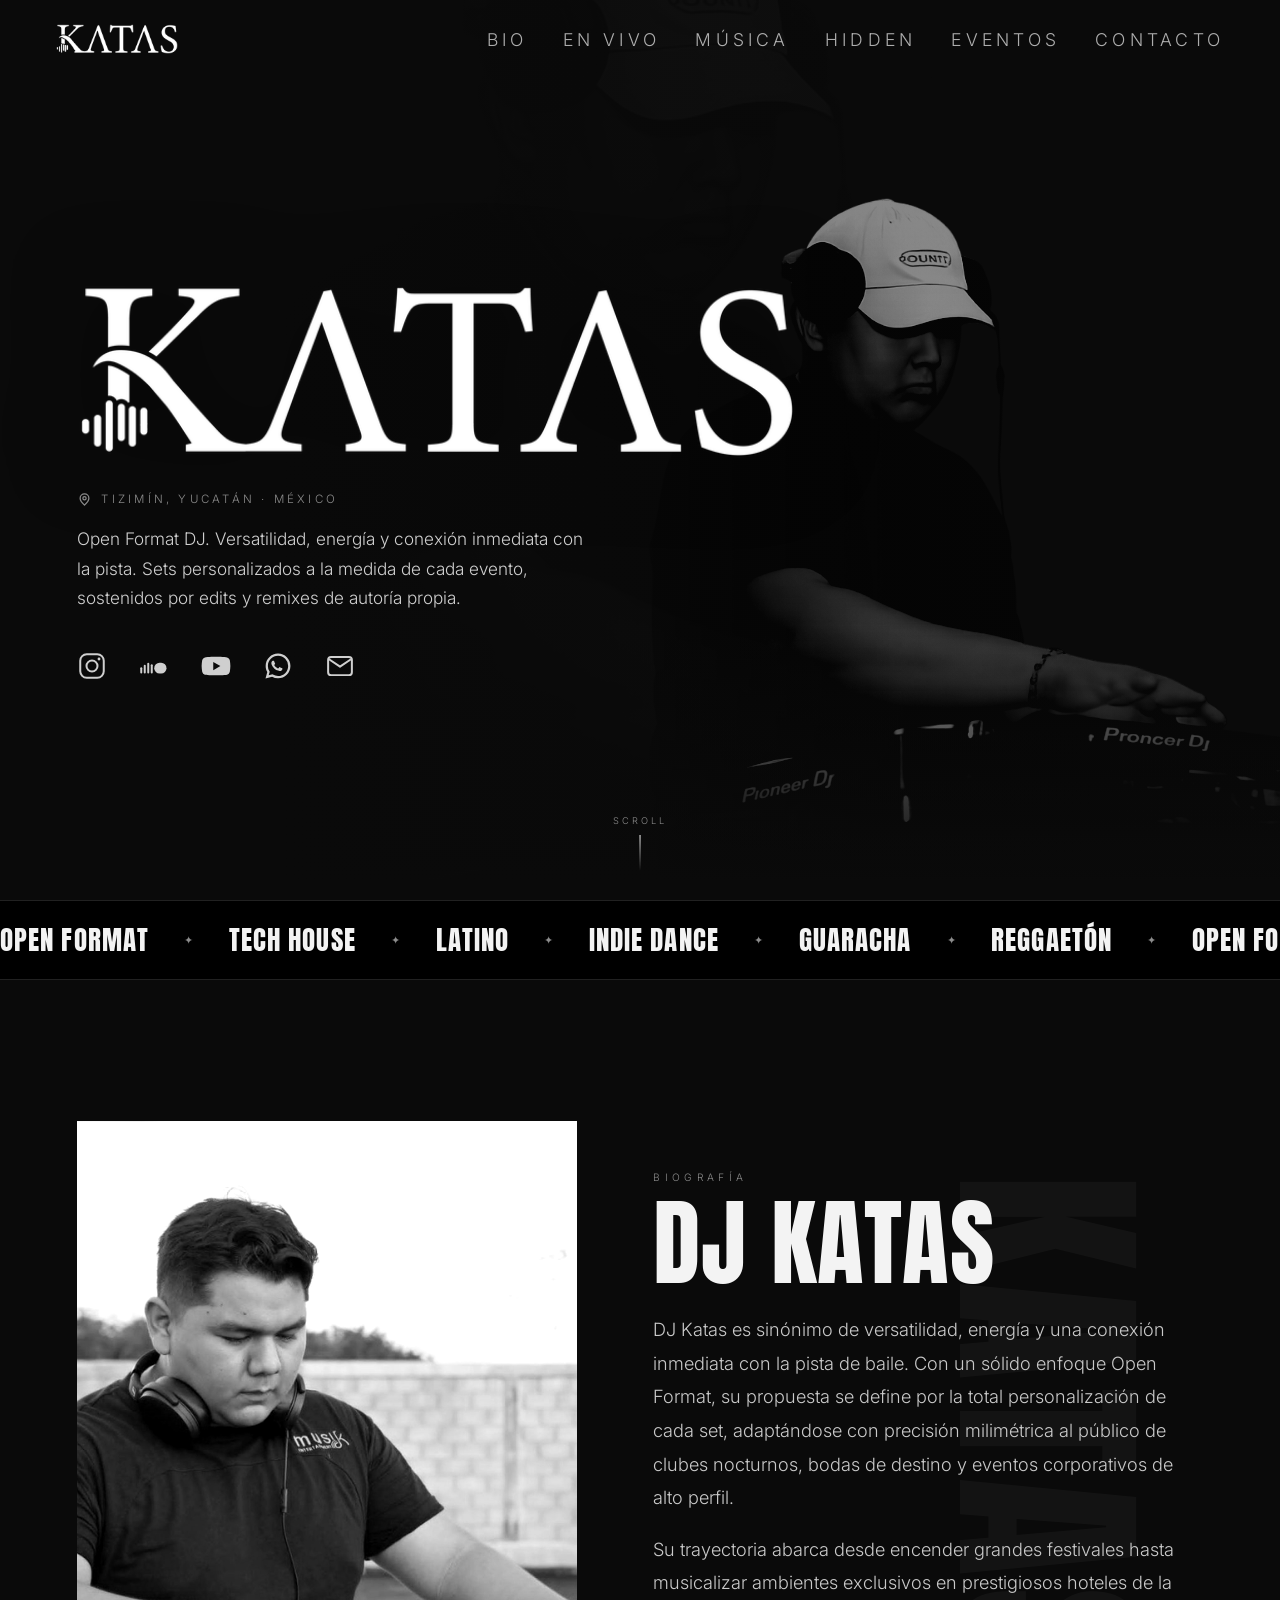
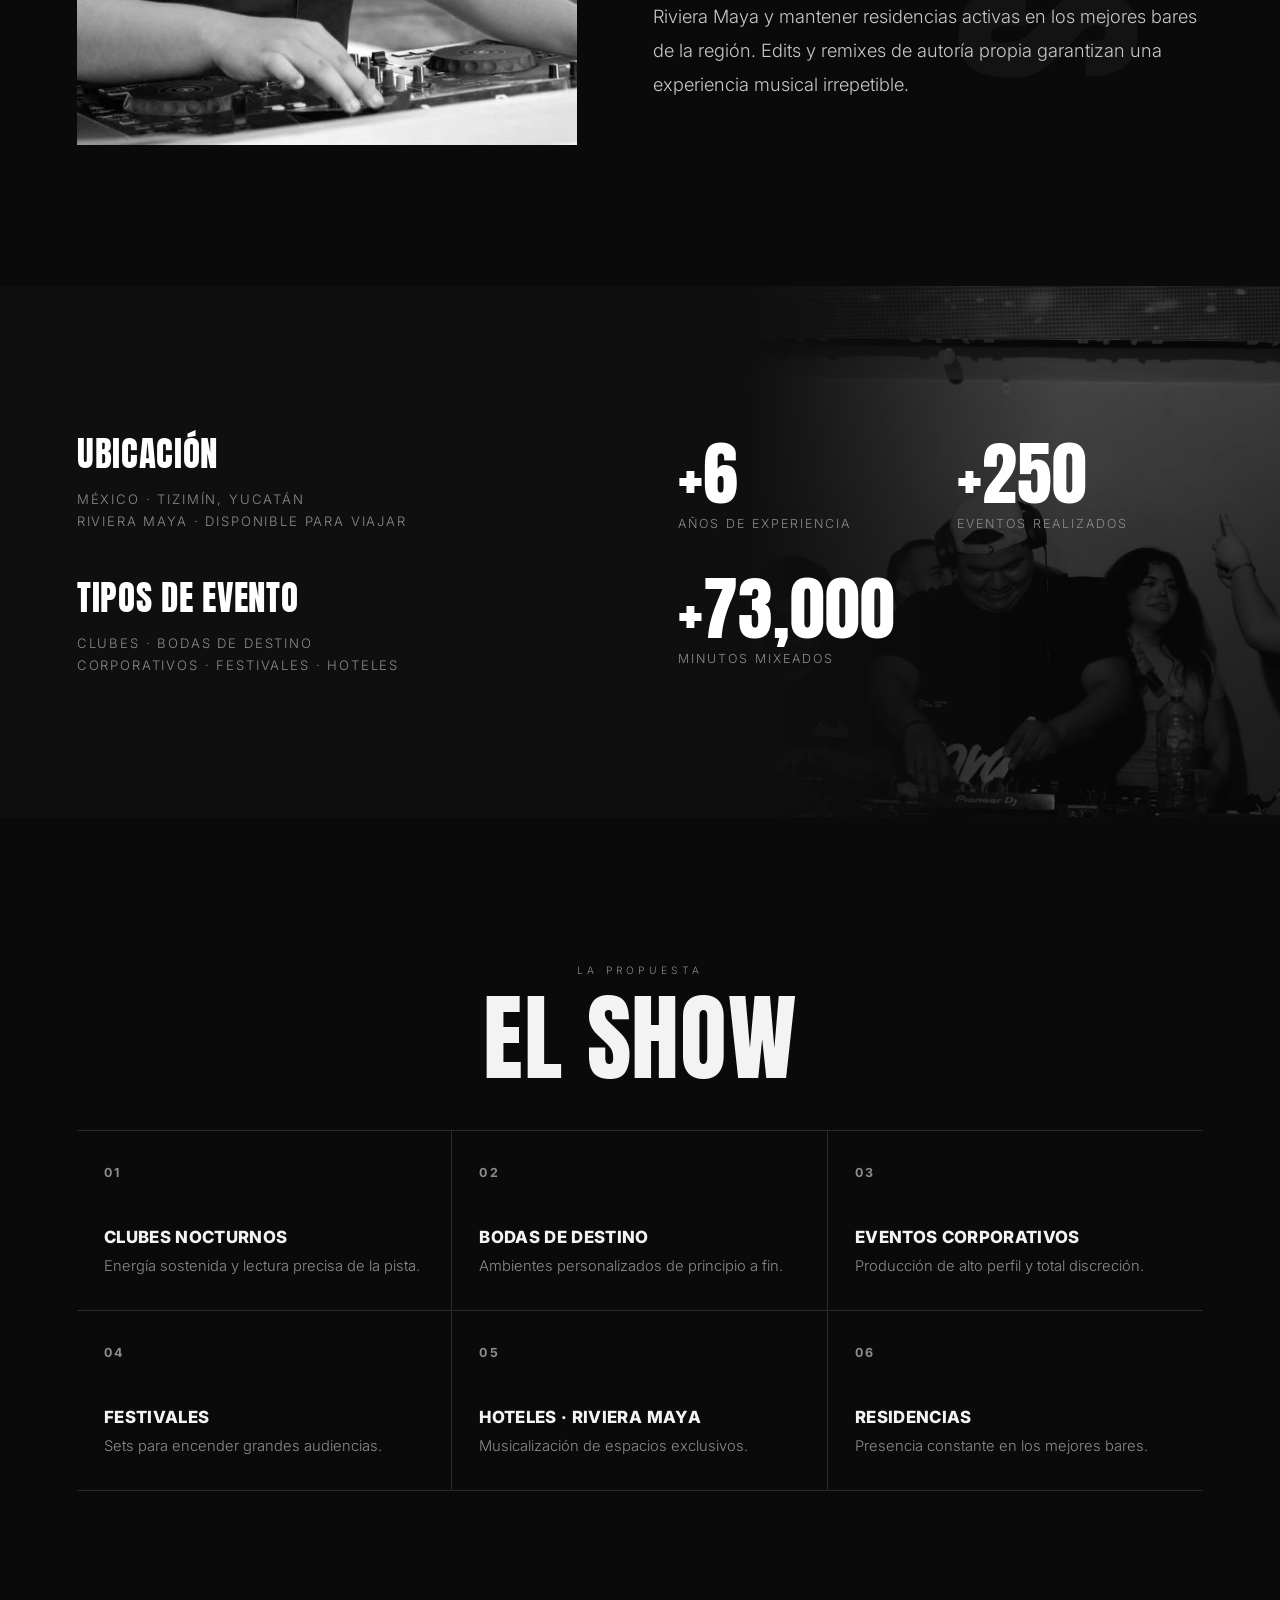
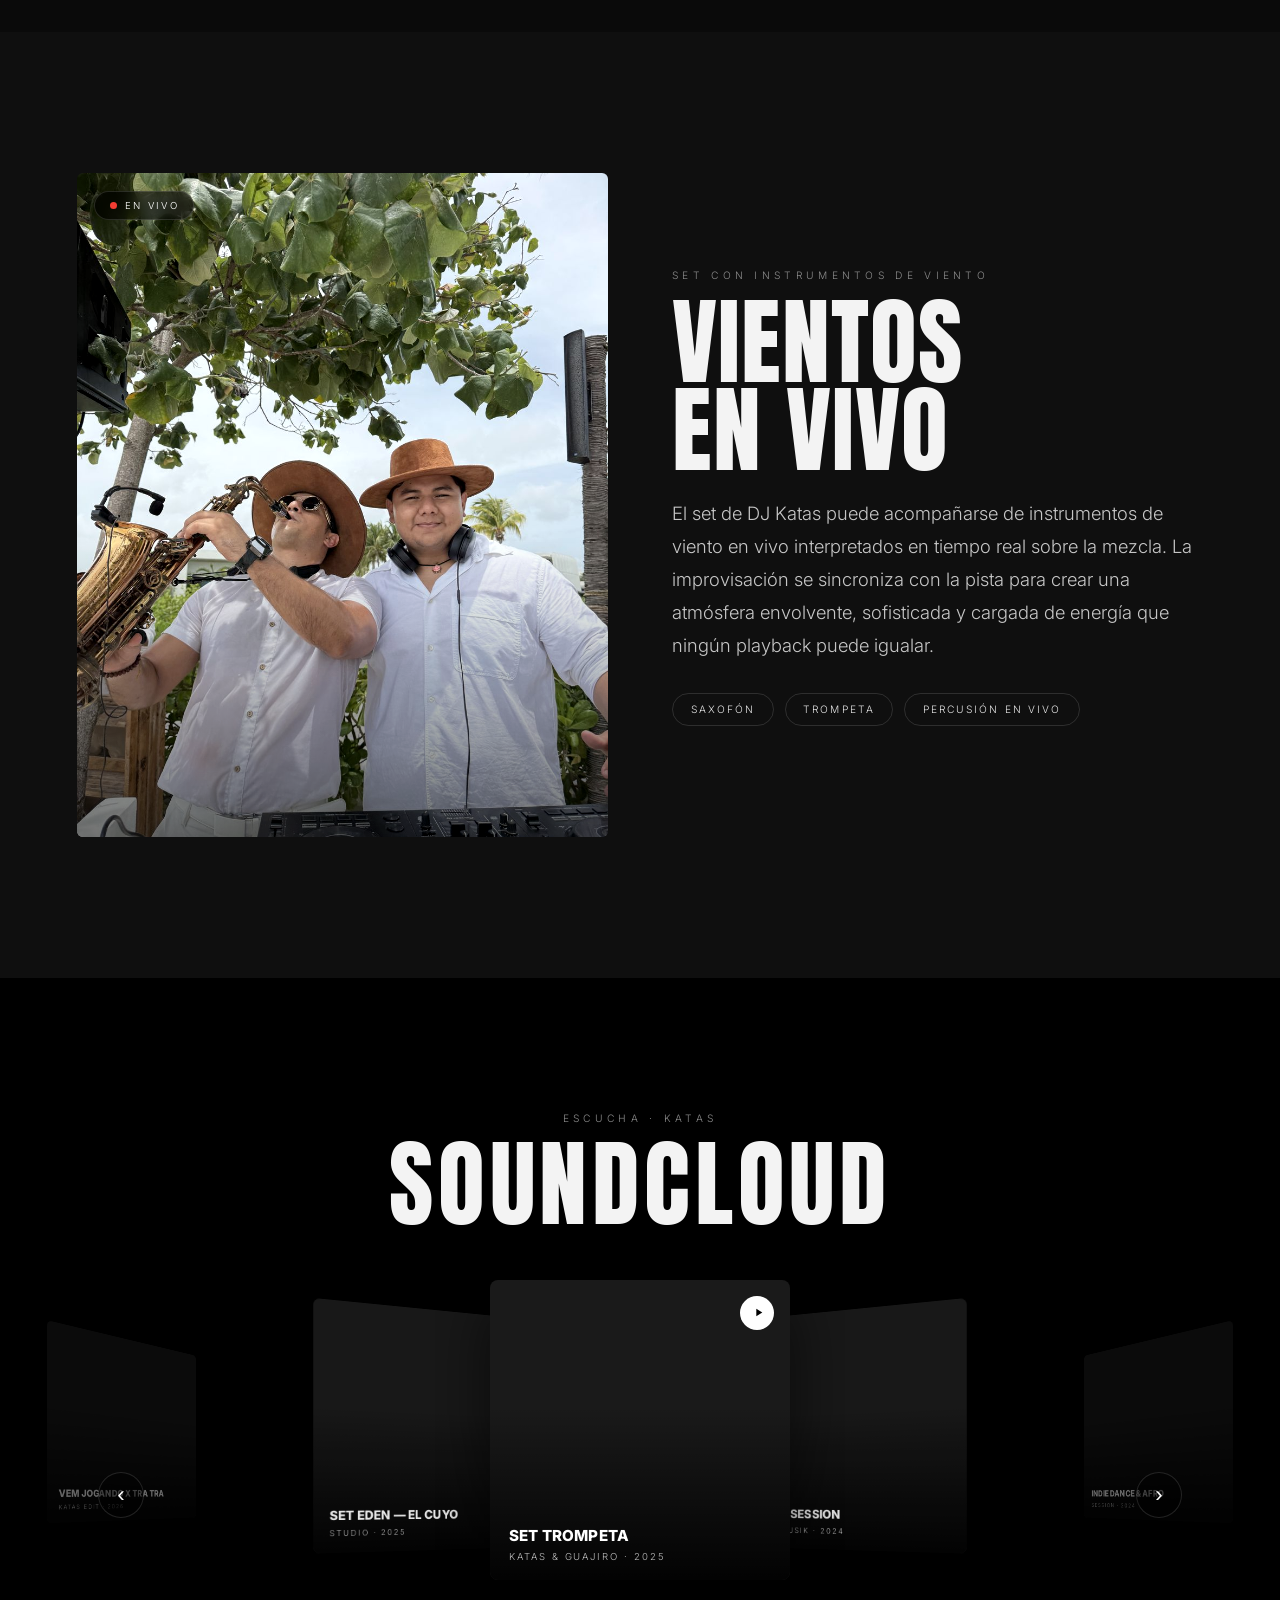
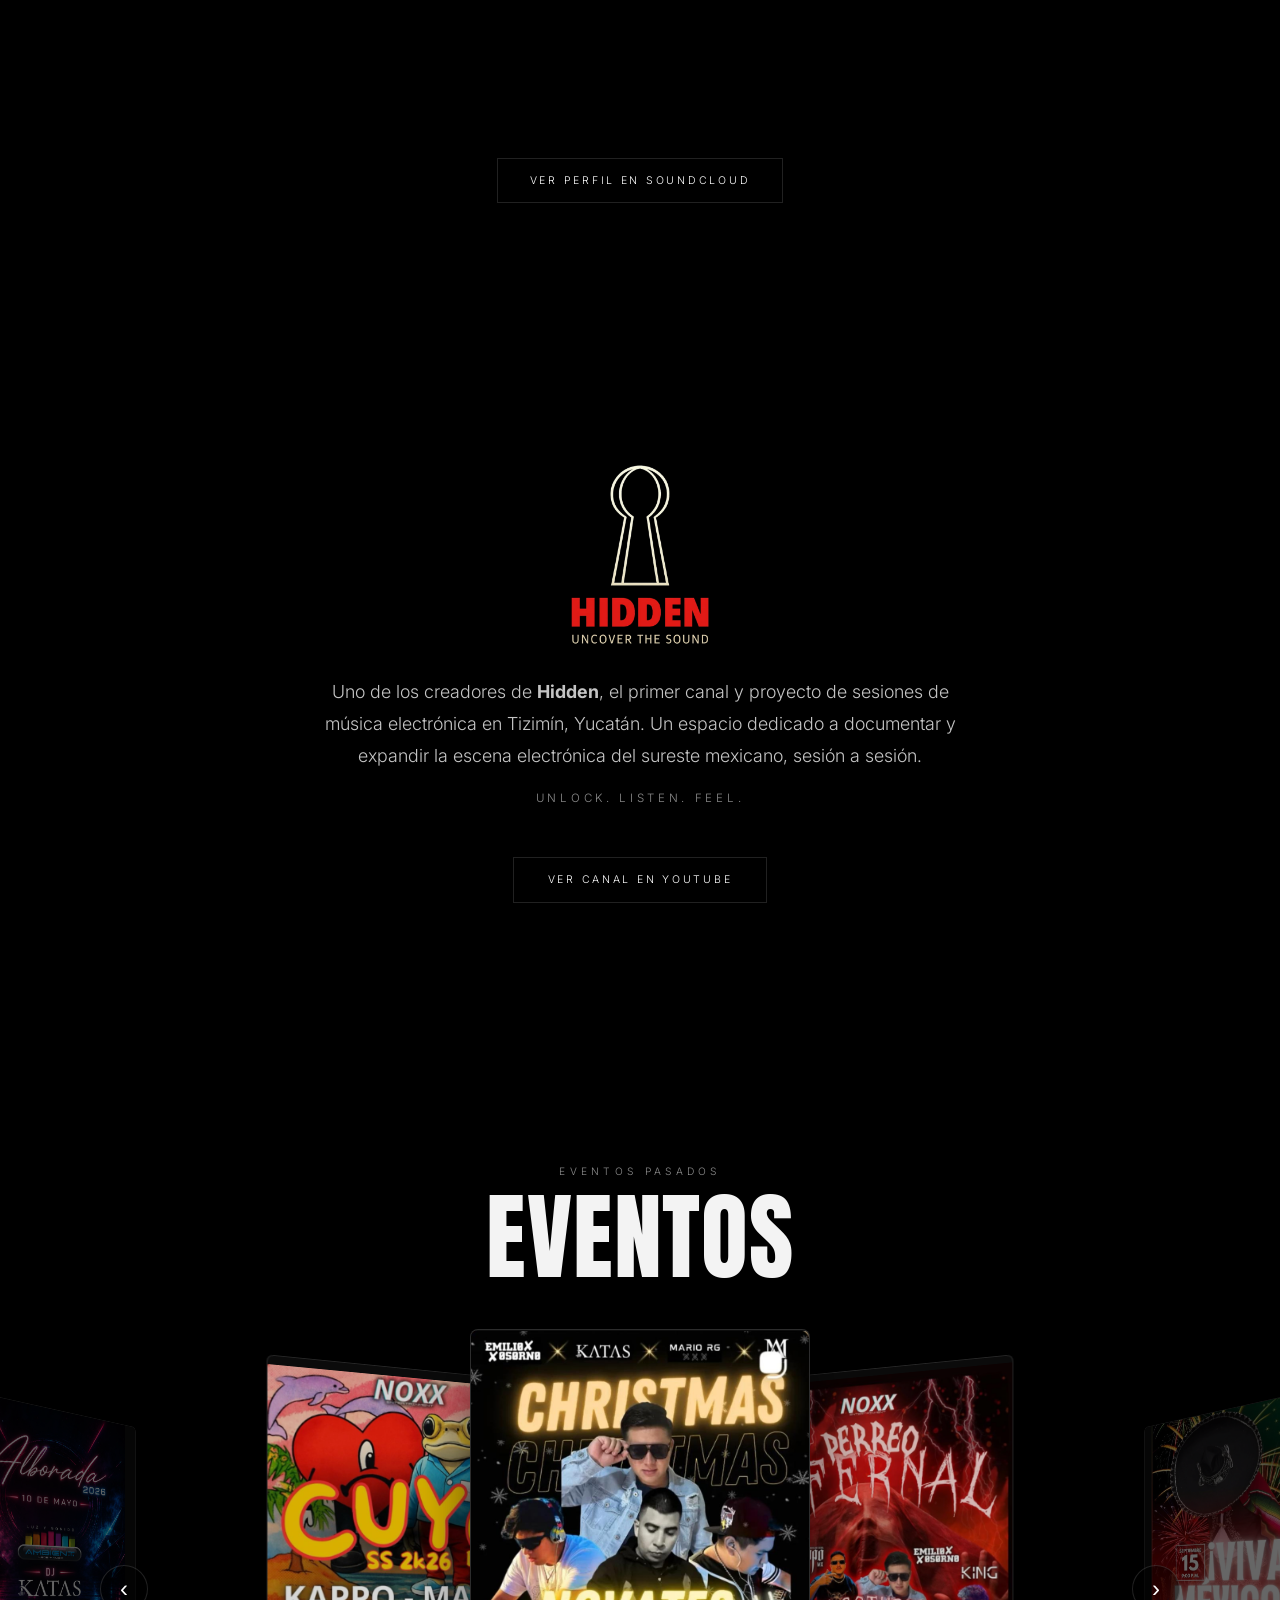
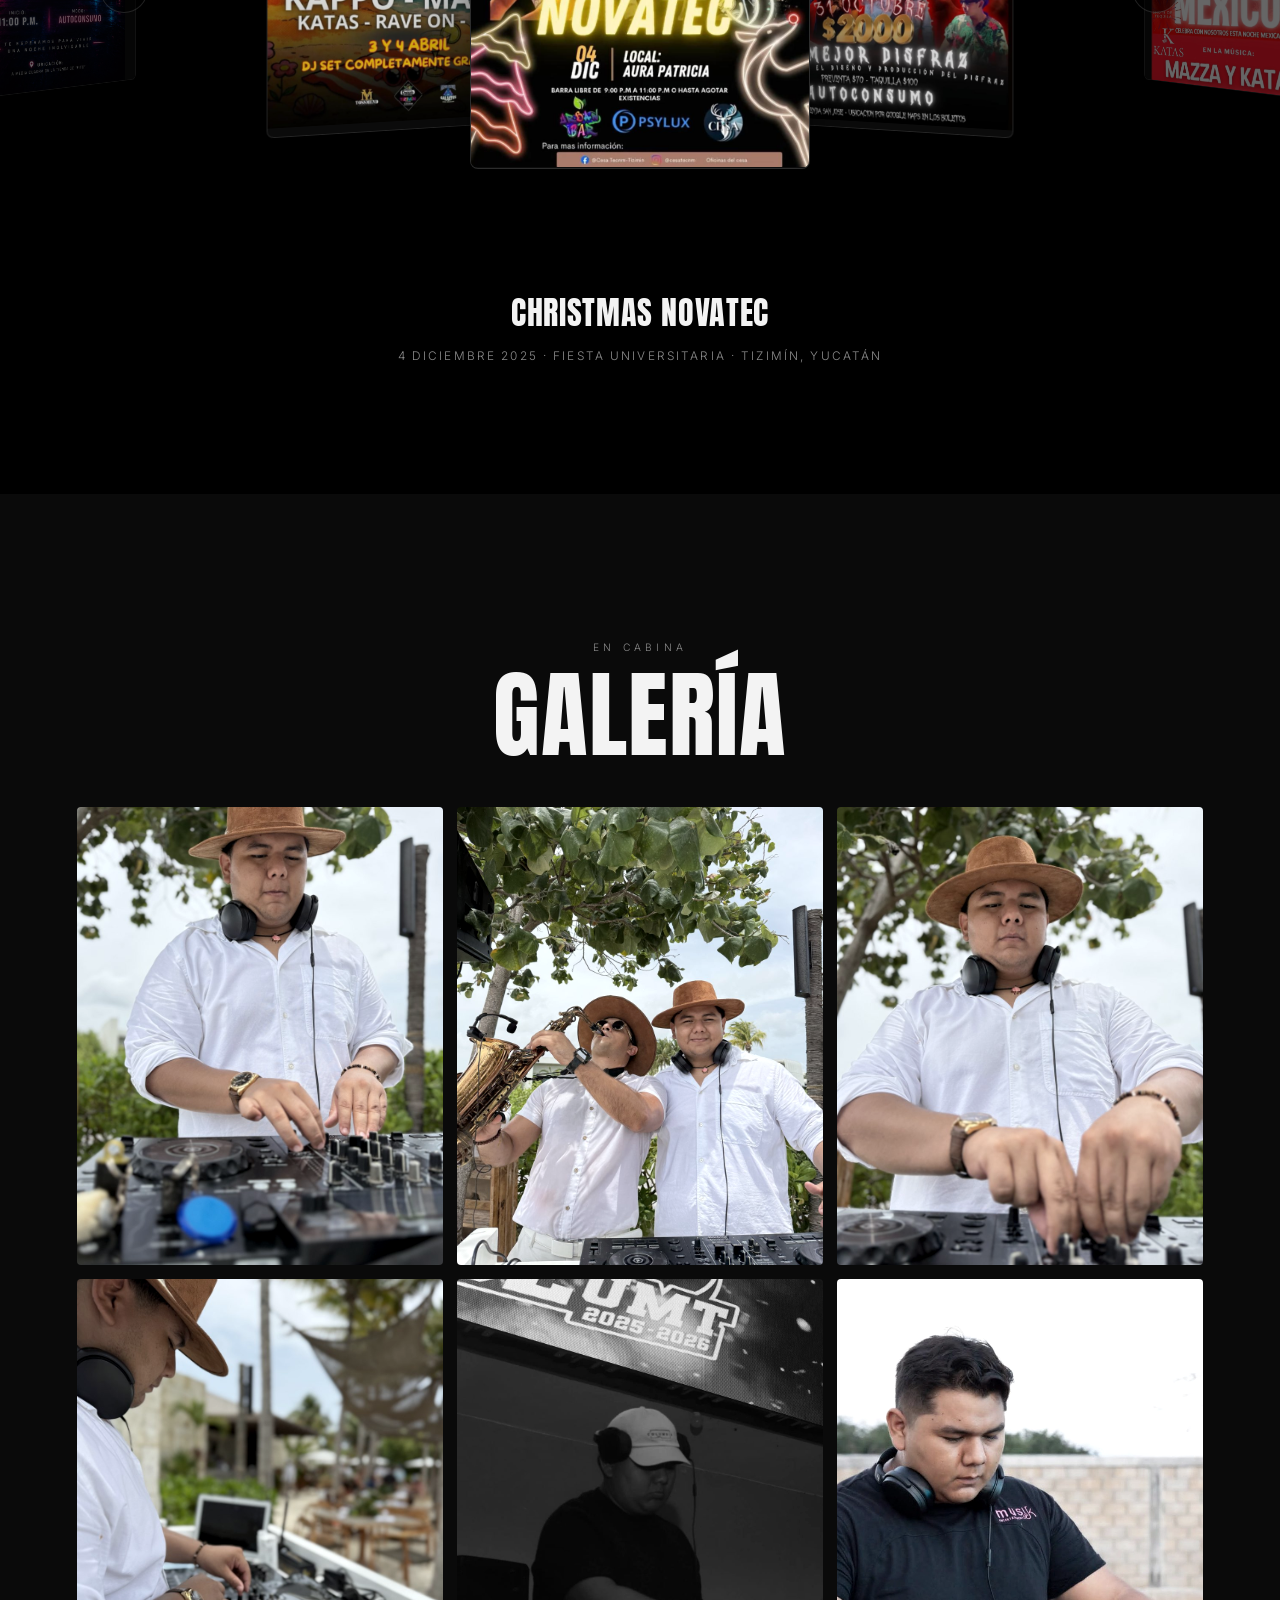
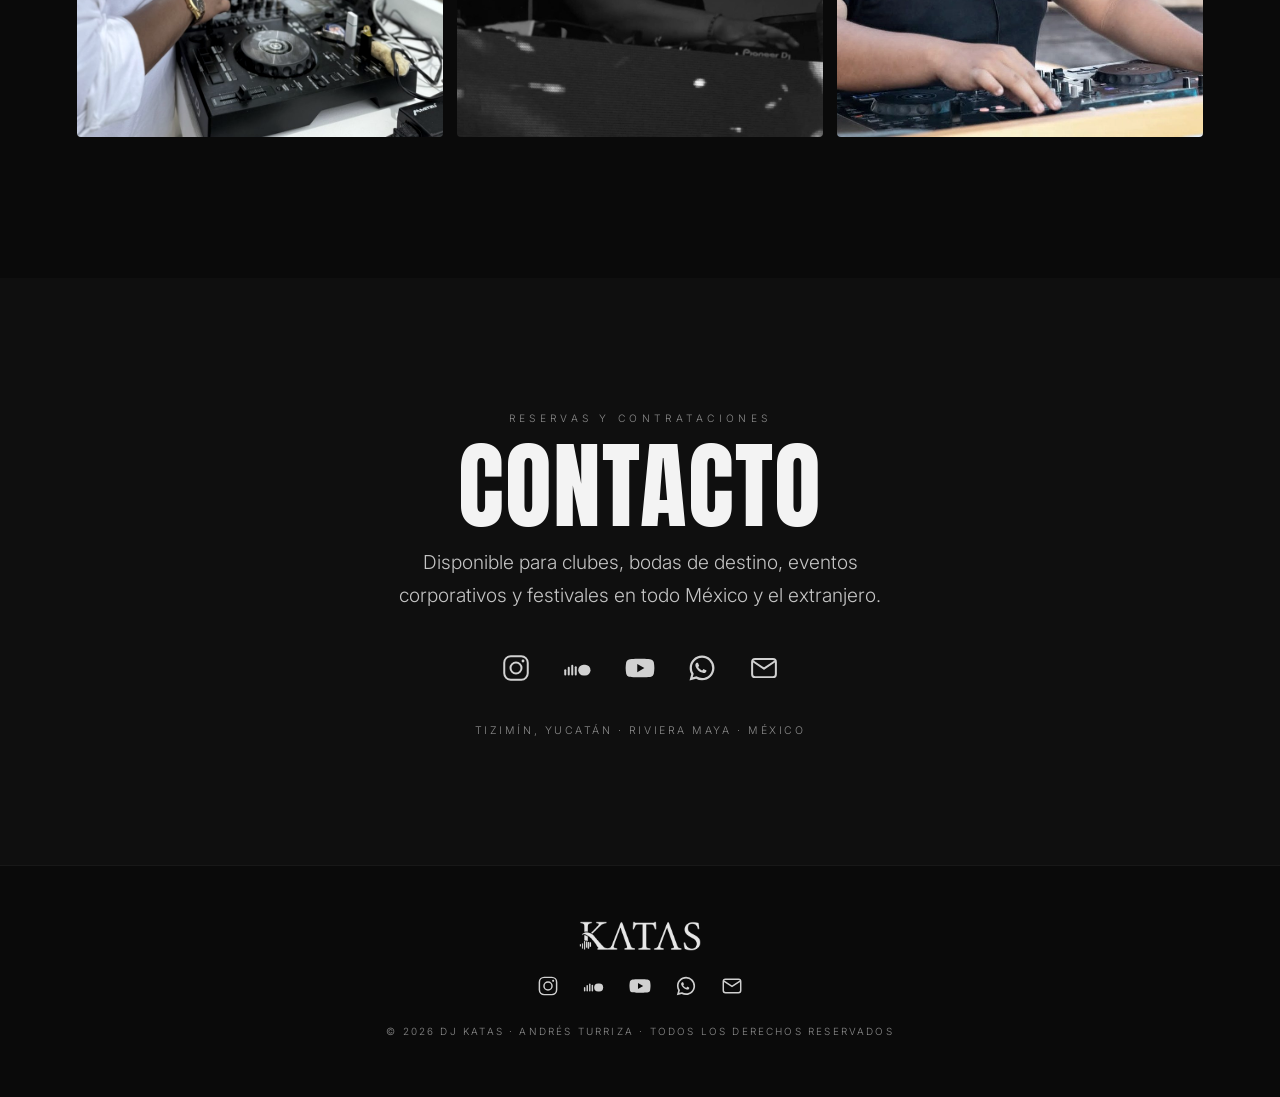
==== commit 44debad3: "Add favicon images and update index.html for favicon integration" ====
--- a/index.html
+++ b/index.html
@@ -4,6 +4,11 @@
 <meta charset="UTF-8">
 <meta name="viewport" content="width=device-width, initial-scale=1">
 <title>DJ Katas — Presskit</title>
+<link rel="icon" type="image/x-icon" href="images/favicon_io/favicon.ico">
+<link rel="icon" type="image/png" sizes="32x32" href="images/favicon_io/favicon-32x32.png">
+<link rel="icon" type="image/png" sizes="16x16" href="images/favicon_io/favicon-16x16.png">
+<link rel="apple-touch-icon" sizes="180x180" href="images/favicon_io/apple-touch-icon.png">
+<link rel="manifest" href="images/favicon_io/site.webmanifest">
 <link rel="preconnect" href="https://fonts.googleapis.com">
 <link rel="preconnect" href="https://fonts.gstatic.com" crossorigin>
 <link href="https://fonts.googleapis.com/css2?family=Anton&family=Inter:wght@300;400;500;600;700;800;900&display=swap" rel="stylesheet">
@@ -41,7 +46,7 @@
 </header>
 
 <div class="marquee" aria-hidden="true">
-  <div class="track"><span>OPEN FORMAT</span><span class="dot">✦</span><span>HOUSE</span><span class="dot">✦</span><span>TECH HOUSE</span><span class="dot">✦</span><span>AFRO HOUSE</span><span class="dot">✦</span><span>INDIE DANCE</span><span class="dot">✦</span><span>GUARACHA</span><span class="dot">✦</span><span>REGGAETÓN</span><span class="dot">✦</span><span>FUNK</span><span class="dot">✦</span><span>RKT</span><span class="dot">✦</span><span>OPEN FORMAT</span><span class="dot">✦</span><span>HOUSE</span><span class="dot">✦</span><span>TECH HOUSE</span><span class="dot">✦</span><span>AFRO HOUSE</span><span class="dot">✦</span><span>INDIE DANCE</span><span class="dot">✦</span><span>GUARACHA</span><span class="dot">✦</span><span>REGGAETÓN</span><span class="dot">✦</span><span>FUNK</span><span class="dot">✦</span><span>RKT</span><span class="dot">✦</span></div>
+  <div class="track"><span>OPEN FORMAT</span><span class="dot">✦</span><span>TECH HOUSE</span><span class="dot">✦</span><span>LATINO</span><span class="dot">✦</span><span>INDIE DANCE</span><span class="dot">✦</span><span>GUARACHA</span><span class="dot">✦</span><span>REGGAETÓN</span><span class="dot">✦</span><span>OPEN FORMAT</span><span class="dot">✦</span><span>TECH HOUSE</span><span class="dot">✦</span><span>LATINO</span><span class="dot">✦</span><span>INDIE DANCE</span><span class="dot">✦</span><span>GUARACHA</span><span class="dot">✦</span><span>REGGAETÓN</span><span class="dot">✦</span><span>OPEN FORMAT</span><span class="dot">✦</span><span>TECH HOUSE</span><span class="dot">✦</span><span>LATINO</span><span class="dot">✦</span><span>INDIE DANCE</span><span class="dot">✦</span><span>GUARACHA</span><span class="dot">✦</span><span>REGGAETÓN</span><span class="dot">✦</span><span>OPEN FORMAT</span><span class="dot">✦</span><span>TECH HOUSE</span><span class="dot">✦</span><span>LATINO</span><span class="dot">✦</span><span>INDIE DANCE</span><span class="dot">✦</span><span>GUARACHA</span><span class="dot">✦</span><span>REGGAETÓN</span><span class="dot">✦</span></div>
 </div>
 
 <section class="block bio" id="bio">
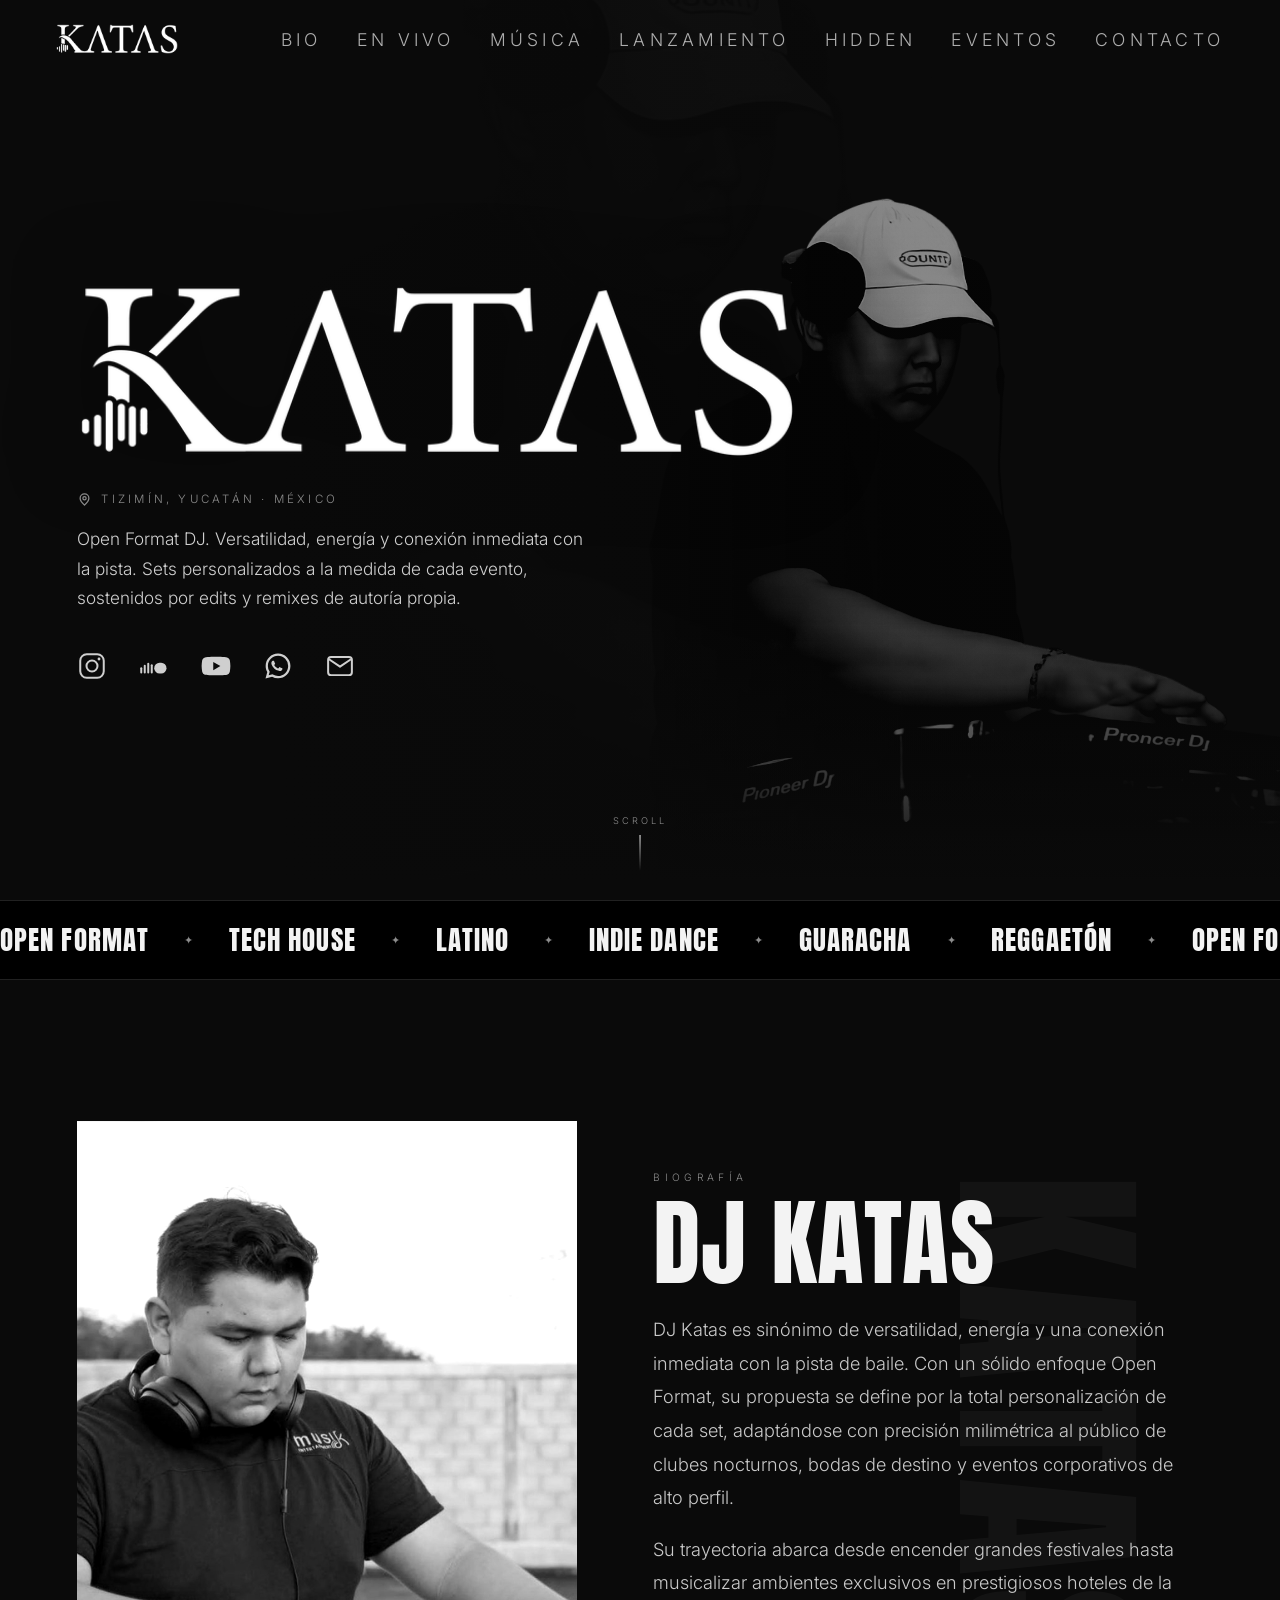
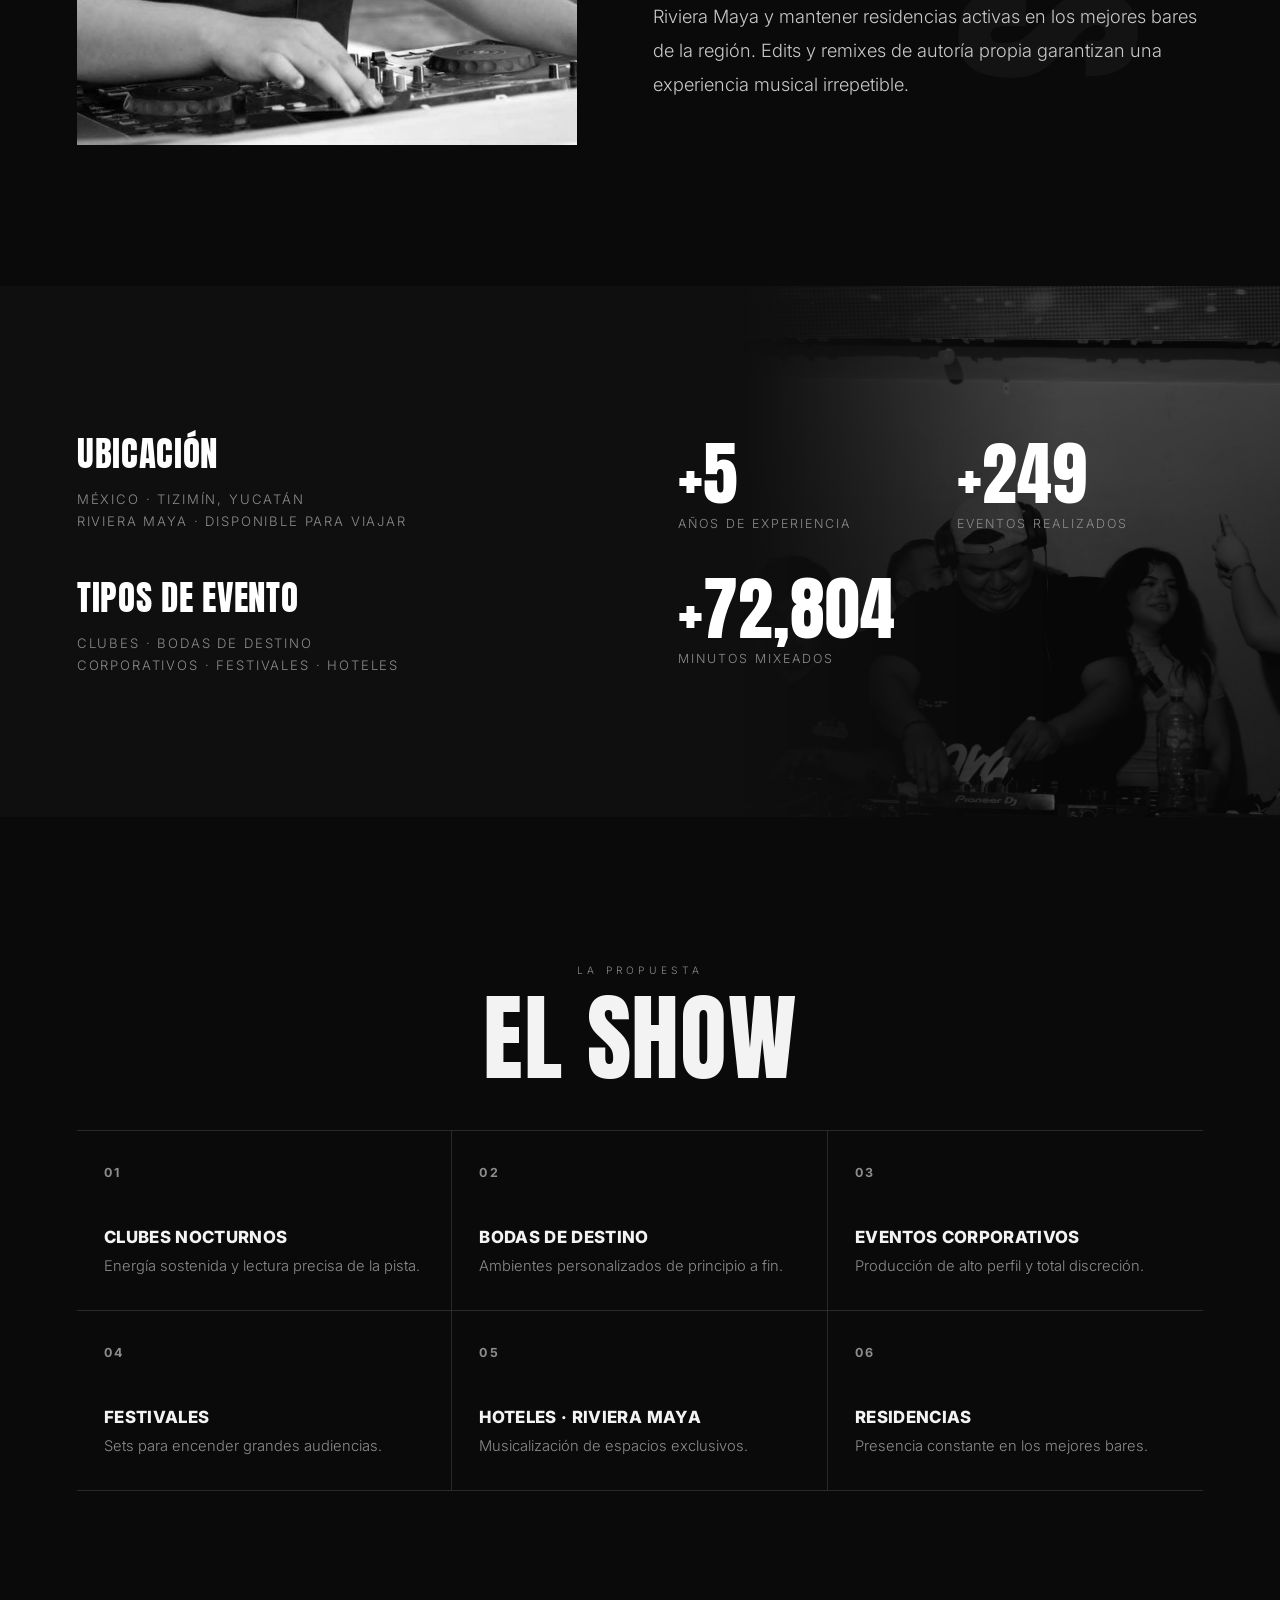
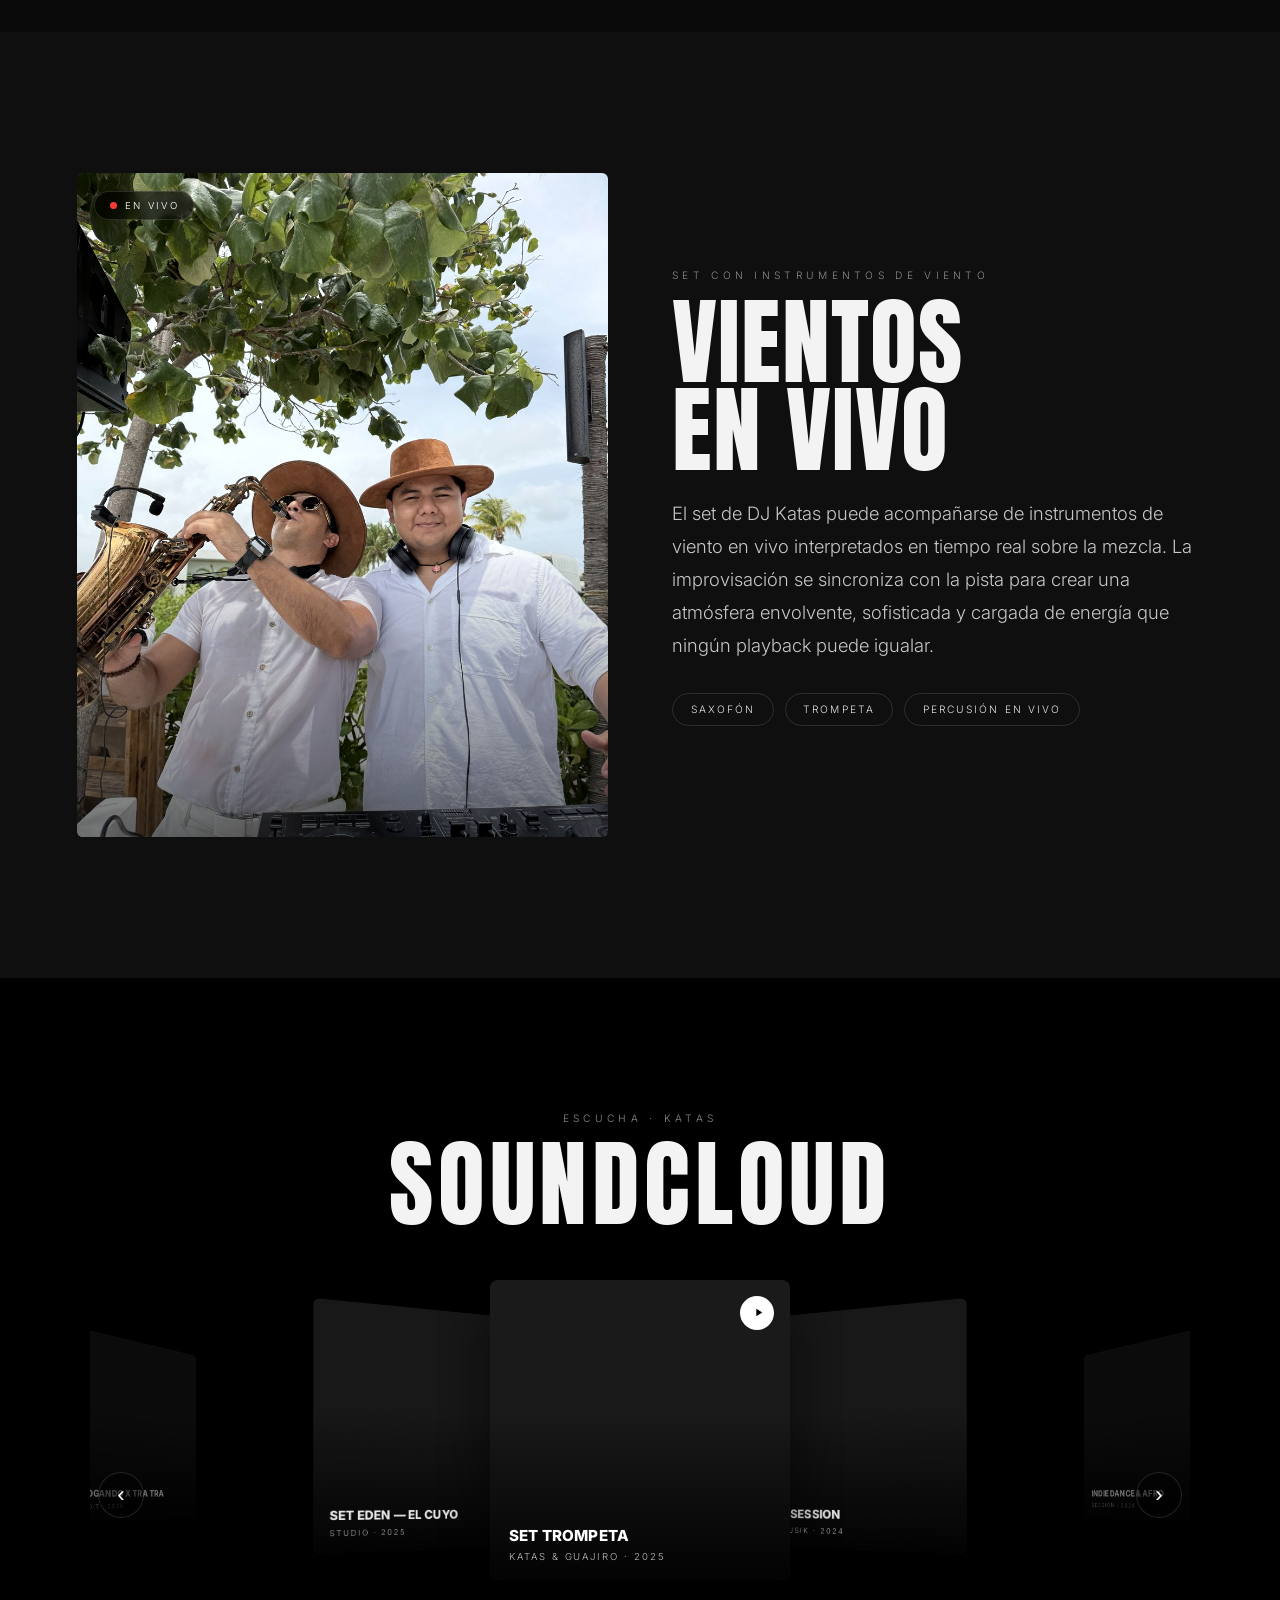
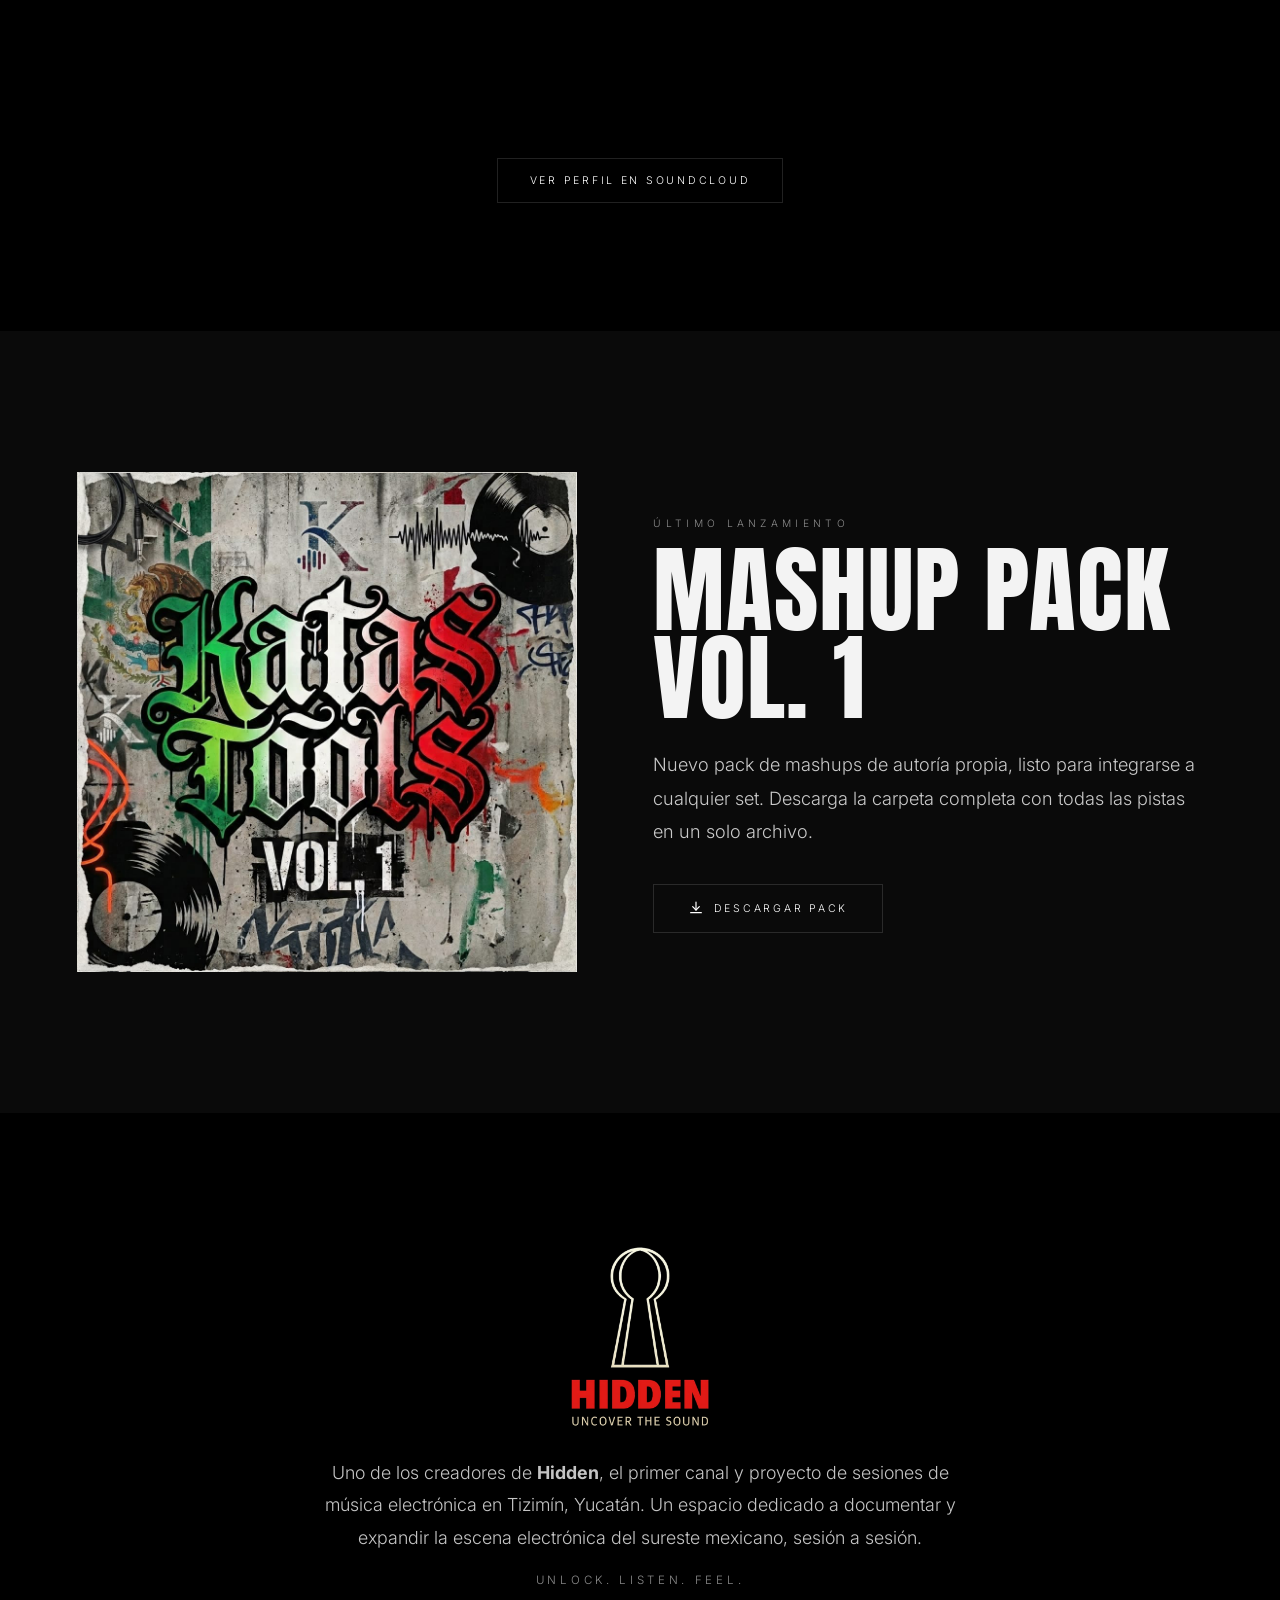
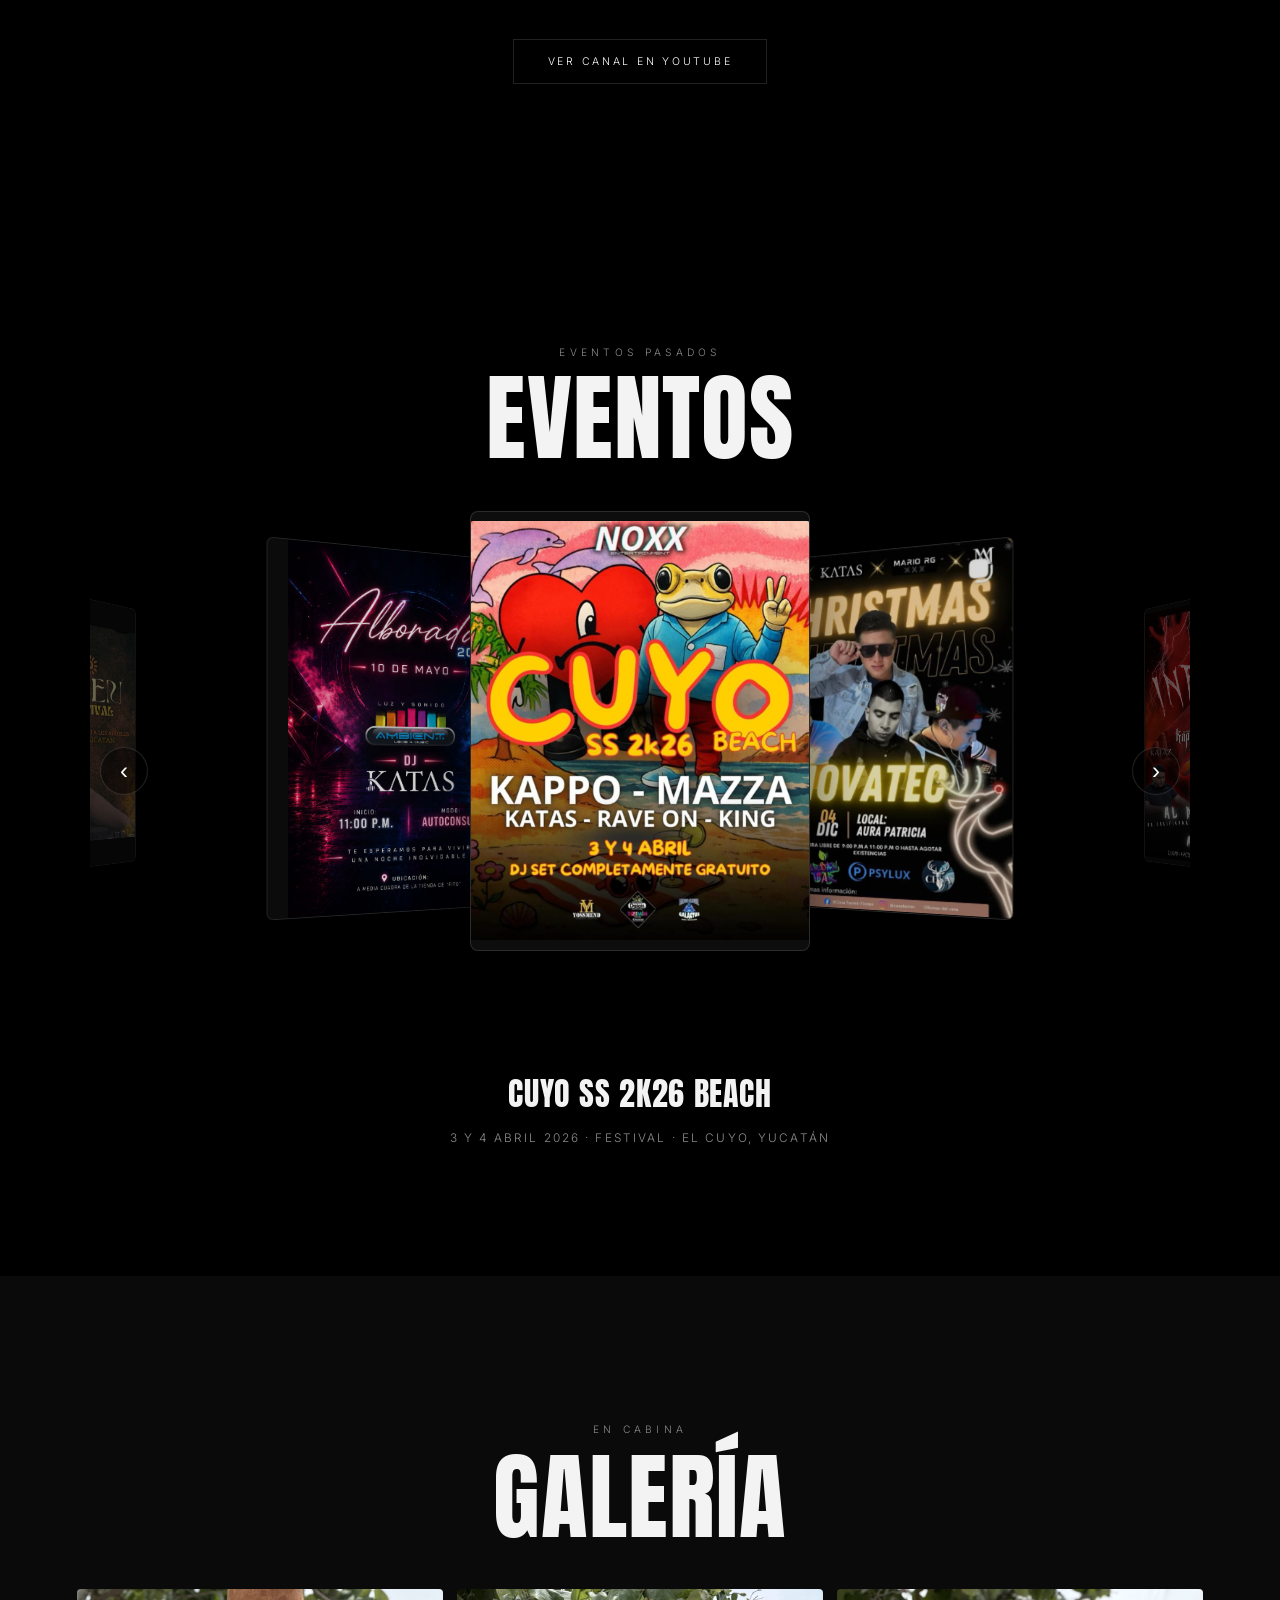
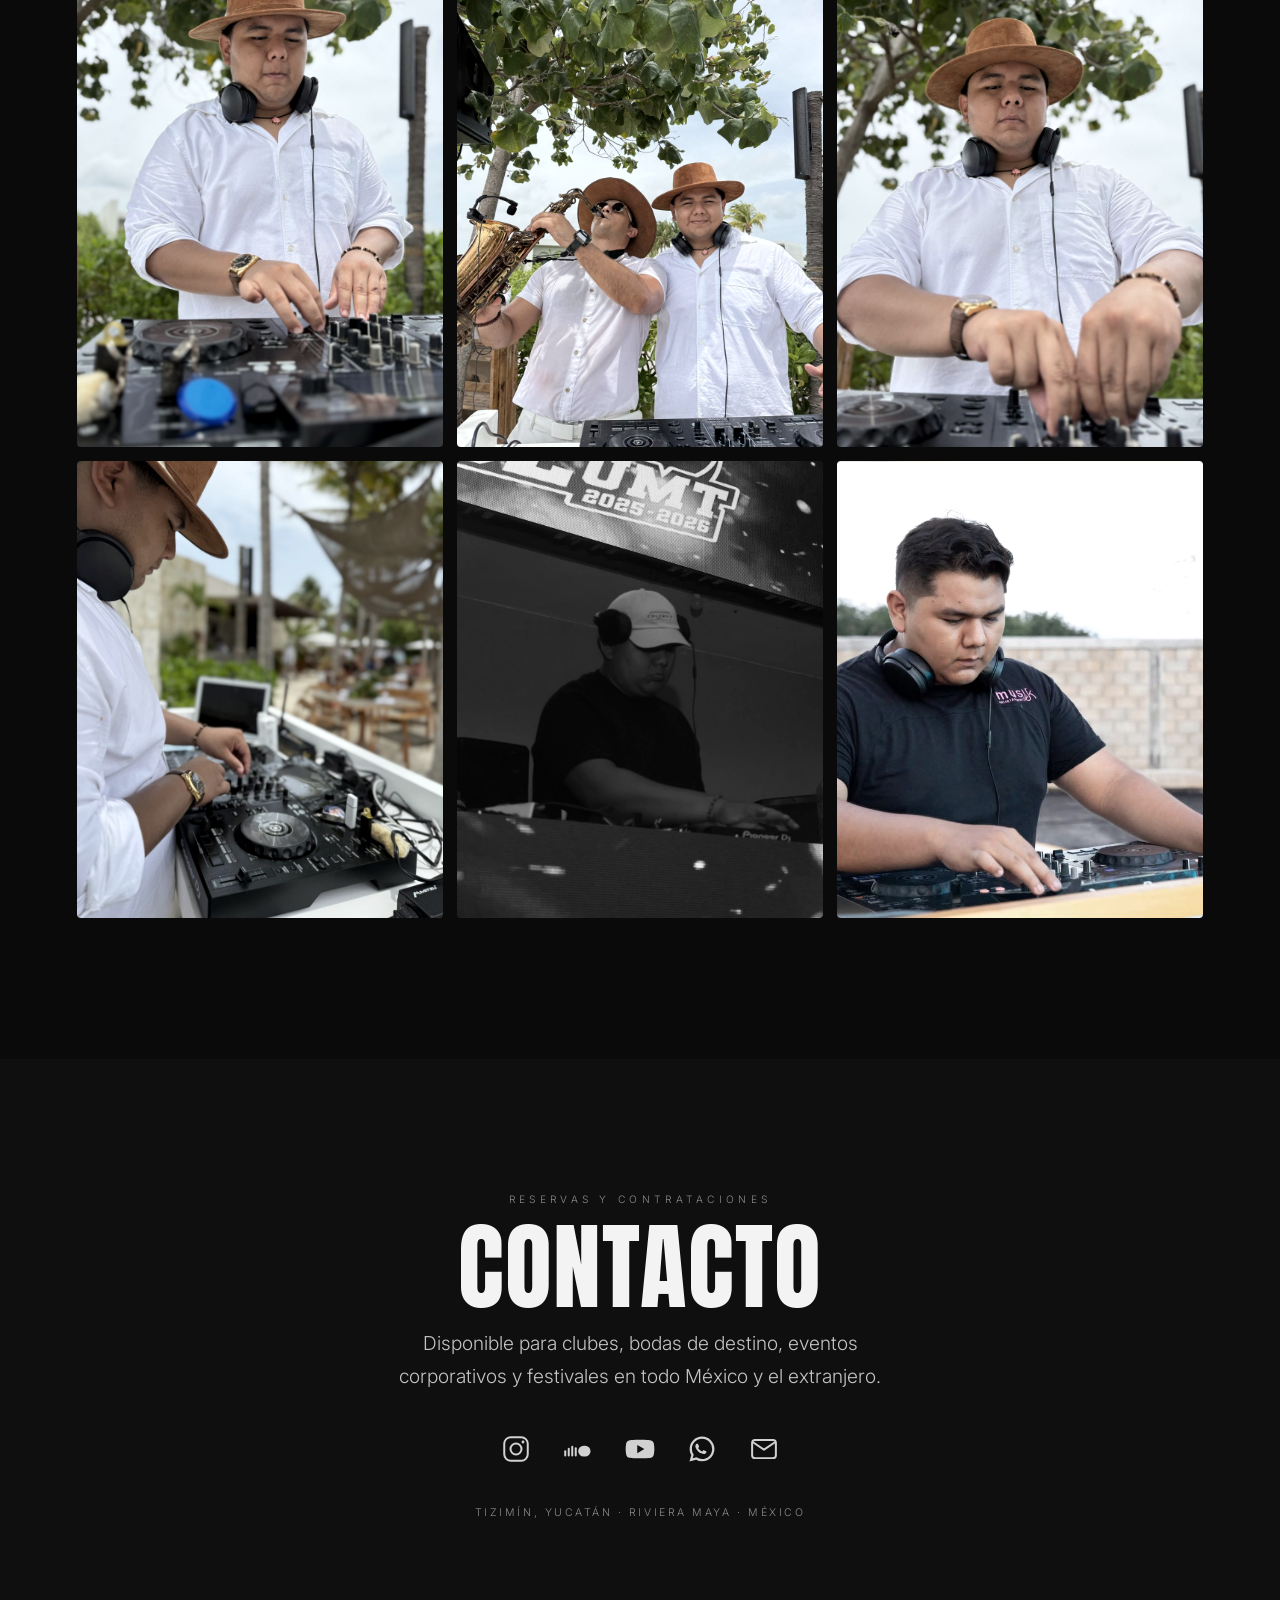
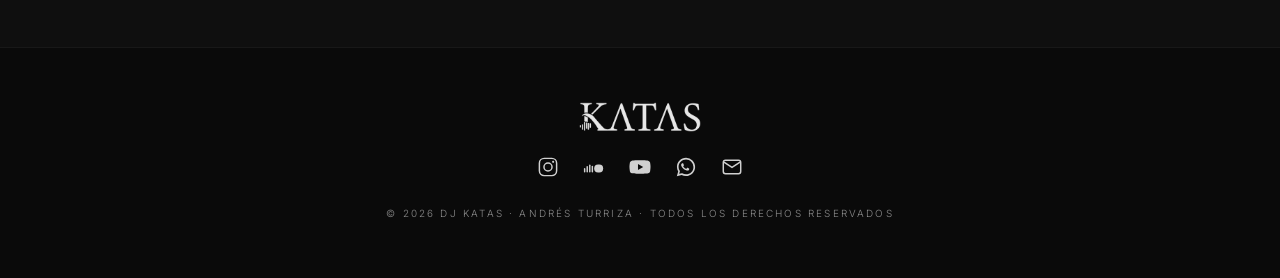
==== commit cbe6523d: "Add release section and update media assets" ====
--- a/index.html
+++ b/index.html
@@ -20,7 +20,7 @@
   <a class="brand" href="#top"><img src="images/logo.png" alt="Katas"></a>
   <div class="links">
     <a href="#bio">Bio</a><a href="#vivo">En vivo</a><a href="#musica">Música</a>
-    <a href="#hidden">Hidden</a><a href="#eventos">Eventos</a><a href="#contacto">Contacto</a>
+    <a href="#lanzamiento">Lanzamiento</a><a href="#hidden">Hidden</a><a href="#eventos">Eventos</a><a href="#contacto">Contacto</a>
   </div>
 </nav>
 
@@ -116,6 +116,24 @@
     <button class="flow-nav flow-next" id="scNext" aria-label="Siguiente">›</button>
   </div>
   <div class="media-cta reveal"><a href="https://soundcloud.com/yahir-perez-785744268" target="_blank" rel="noopener">Ver perfil en SoundCloud</a></div>
+</section>
+
+<section class="block release" id="lanzamiento">
+  <div class="release-grid">
+    <!-- Foto/portada del lanzamiento: reemplaza el fondo en .release-photo .ph dentro de css/styles.css,
+         o agrega aquí una etiqueta <img src="images/TU-PORTADA.jpg" alt="Mashup Pack Vol. 1"> -->
+    <div class="release-photo reveal"><div class="ph"></div></div>
+    <div class="reveal">
+      <div class="release-head"><span class="eyebrow">Último lanzamiento</span><h2 class="title">Mashup Pack<br>Vol. 1</h2></div>
+      <p class="release-desc">Nuevo pack de mashups de autoría propia, listo para integrarse a cualquier set. Descarga la carpeta completa con todas las pistas en un solo archivo.</p>
+      <div class="release-cta">
+        <a href="assets/mashup-pack-vol-1.zip" download>
+          <svg viewBox="0 0 24 24" fill="none" stroke="currentColor" stroke-width="1.8" stroke-linecap="round" stroke-linejoin="round"><path d="M12 3v12"/><path d="M7 10l5 5 5-5"/><path d="M4 19h16"/></svg>
+          Descargar pack
+        </a>
+      </div>
+    </div>
+  </div>
 </section>
 
 <section class="hidden" id="hidden">
@@ -187,6 +205,23 @@
 
 <div class="lightbox" id="lightbox"><span class="lb-close" id="lbClose">×</span><img id="lbImg" src="" alt="Flyer"></div>
 
+<!-- WIDGET: disco girando reproduciendo música (independiente, flotante en toda la página)
+<div class="vinyl-widget" id="vinylWidget">
+  <button class="vinyl-disc" id="vinylToggle" type="button" aria-pressed="false" aria-label="Reproducir">
+    <span class="vinyl-groove"></span>
+    <span class="vinyl-label">K</span>
+    <span class="vinyl-icon">
+      <svg class="ic-play" viewBox="0 0 24 24" fill="currentColor" aria-hidden="true"><path d="M8 5v14l11-7z"/></svg>
+      <svg class="ic-pause" viewBox="0 0 24 24" fill="currentColor" aria-hidden="true"><path d="M7 5h4v14H7zM13 5h4v14h-4z"/></svg>
+    </span>
+  </button>
+  <div class="vinyl-info">
+    <span class="vinyl-track">Mashup Pack Vol. 1</span>
+    <span class="vinyl-state" id="vinylState">Toca para reproducir</span>
+  </div>
+  <audio id="vinylAudio" src="assets/mashup.mp3" preload="auto" loop></audio>
+</div> -->
+
 <script src="js/main.js"></script>
 </body>
 </html>
--- a/css/styles.css
+++ b/css/styles.css
@@ -3,19 +3,21 @@
     --line:rgba(255,255,255,.13); --line2:rgba(255,255,255,.06);
     --display:'Anton',sans-serif; --sans:'Inter',sans-serif;
     --img-bw:url('../images/Portada.png'); --img-portrait:url('../images/portrait.jpg'); --img-club:url('../images/club-bg.jpg');
-  }
+    --img-release:url('../images/mashup.jpeg');
+  }
+  
   *{margin:0;padding:0;box-sizing:border-box}
-  html{scroll-behavior:smooth}
-  body{background:var(--bg);color:var(--fg);font-family:var(--sans);font-weight:300;-webkit-font-smoothing:antialiased;overflow-x:hidden}
+  html{scroll-behavior:smooth;overflow-x:hidden}
+  body{background:var(--bg);color:var(--fg);font-family:var(--sans);font-weight:300;-webkit-font-smoothing:antialiased;overflow-x:hidden;max-width:100%;}
   img{display:block;max-width:100%}
   a{color:inherit;text-decoration:none}
   ::selection{background:#fff;color:#000}
   .eyebrow{font-size:.64rem;letter-spacing:.42em;text-transform:uppercase;color:var(--muted)}
   h2.title{font-family:var(--display);font-weight:400;font-size:clamp(2.8rem,8vw,6rem);line-height:.92;letter-spacing:.01em;text-transform:uppercase}
-
+ 
   .reveal{opacity:0;transform:translateY(34px);transition:opacity 1s ease,transform 1s cubic-bezier(.2,.7,.2,1)}
   .reveal.in{opacity:1;transform:none}
-
+ 
   /* SOCIALS */
   .socials{display:flex;gap:1.5rem;align-items:center;flex-wrap:wrap}
   .socials a{display:inline-flex;opacity:.85;transition:opacity .25s,transform .3s,color .25s}
@@ -23,7 +25,7 @@
   .socials a svg{width:22px;height:22px;display:block}
   .socials.big a svg{width:30px;height:30px}
   .socials.big{gap:2rem}
-
+ 
   /* NAV */
   nav{position:fixed;top:0;left:0;right:0;z-index:60;display:flex;align-items:center;justify-content:space-between;
       padding:1.5rem clamp(1.3rem,5vw,3.5rem);transition:background .4s,padding .4s,border-color .4s;border-bottom:1px solid transparent}
@@ -32,7 +34,7 @@
   nav .links a{font-size:1.1rem;letter-spacing:.24em;text-transform:uppercase;color:var(--fg);opacity:.7;transition:opacity .25s}
   nav .links a:hover{opacity:1}
   nav.scrolled{background:rgba(10,10,10,.82);backdrop-filter:blur(12px);padding:1rem clamp(1.3rem,5vw,3.5rem);border-color:var(--line2)}
-
+ 
   /* HERO */
   .hero{position:relative;min-height:100svh;display:flex;align-items:center;overflow:hidden;padding:7rem clamp(1.3rem,6vw,5rem) 3rem}
   .hero-tex{position:absolute;inset:0;background:var(--img-bw) center/cover no-repeat;filter:grayscale(1) contrast(1.15) brightness(.5);opacity:.10;transform:scale(1.08);animation:slowzoom 18s ease-in-out infinite alternate}
@@ -49,7 +51,7 @@
   @keyframes rise{from{opacity:0;transform:translateY(30px)}to{opacity:1;transform:none}}
   @keyframes slowzoom{from{transform:scale(1.05)}to{transform:scale(1.16)}}
   @keyframes pulse{0%,100%{opacity:.25}50%{opacity:.9}}
-
+ 
   /* MARQUEE */
   .marquee{border-top:1px solid var(--line);border-bottom:1px solid var(--line);background:#000;overflow:hidden;padding:1.15rem 0;white-space:nowrap;position:relative}
   .marquee .track{display:inline-flex;align-items:center;gap:2.2rem;animation:scroll 26s linear infinite}
@@ -57,10 +59,10 @@
   .marquee span{font-family:var(--display);font-size:clamp(1.1rem,2.4vw,1.7rem);letter-spacing:.04em;color:var(--fg)}
   .marquee span.dot{color:var(--muted);font-size:.7em}
   @keyframes scroll{from{transform:translateX(0)}to{transform:translateX(-50%)}}
-
+ 
   /* SECTION */
   section.block{padding:clamp(5rem,11vw,9rem) clamp(1.3rem,6vw,5rem);max-width:1280px;margin:0 auto;position:relative}
-
+ 
   /* BIO */
   .bio{position:relative;overflow:hidden}
   .bio-watermark{position:absolute;right:-2%;top:50%;transform:translateY(-50%) rotate(90deg);transform-origin:center;font-family:var(--display);font-size:clamp(5rem,16vw,16rem);color:#fff;opacity:.035;letter-spacing:.05em;white-space:nowrap;pointer-events:none;line-height:1}
@@ -70,7 +72,18 @@
   .bio-head h2{margin-top:.9rem}
   .bio-body{font-size:clamp(.98rem,1.5vw,1.14rem);line-height:1.85;color:#c9c9c9;font-weight:300}
   .bio-body p+p{margin-top:1.1rem}
-
+ 
+  /* RELEASE / ULTIMO LANZAMIENTO */
+  .release{position:relative;overflow:hidden}
+  .release-grid{position:relative;z-index:2;display:grid;grid-template-columns:1fr 1.1fr;gap:clamp(2rem,6vw,5rem);align-items:center}
+  .release-photo .ph{width:100%;aspect-ratio:1/1;background:var(--img-release,#141414) center/cover;border:1px solid var(--line)}
+  .release-head{margin-bottom:1.6rem}
+  .release-head h2{margin-top:.9rem}
+  .release-desc{font-size:clamp(.98rem,1.5vw,1.14rem);line-height:1.85;color:#c9c9c9;font-weight:300;margin-bottom:2.2rem}
+  .release-cta a{display:inline-flex;align-items:center;gap:.6rem;font-size:.66rem;letter-spacing:.26em;text-transform:uppercase;color:#fff;border:1px solid var(--line);padding:.95rem 2.1rem;transition:all .3s}
+  .release-cta a svg{width:16px;height:16px;flex:none}
+  .release-cta a:hover{background:#fff;color:#000}
+ 
   /* STATS / LOCATION */
   .stats{background:var(--bg2);position:relative;overflow:hidden}
   .stats-grid{position:relative;z-index:2;display:grid;grid-template-columns:1fr 1fr;gap:clamp(2.5rem,6vw,5rem);align-items:center}
@@ -81,7 +94,7 @@
   .counter .num{font-family:var(--display);font-size:clamp(2.6rem,6vw,4.4rem);line-height:1;color:#fff}
   .counter .cap{margin-top:.5rem;font-size:.78rem;letter-spacing:.16em;text-transform:uppercase;color:var(--muted)}
   .stats-photo{position:absolute;right:0;top:0;bottom:0;width:42%;background:var(--img-club) center/cover no-repeat;filter:grayscale(1) contrast(1.1) brightness(.6);-webkit-mask-image:linear-gradient(90deg,transparent,#000 60%);mask-image:linear-gradient(90deg,transparent,#000 60%);opacity:.5}
-
+ 
   /* SHOW offer */
   .show-head{text-align:center;margin-bottom:3rem}
   .show-head h2{margin-top:1rem}
@@ -92,12 +105,12 @@
   .offer .num{font-weight:700;font-size:.78rem;letter-spacing:.2em;color:var(--muted)}
   .offer .cn{font-weight:800;font-size:1.05rem;letter-spacing:.02em;text-transform:uppercase;margin-top:auto}
   .offer .cd{font-weight:300;font-size:.92rem;color:var(--muted);margin-top:.5rem;line-height:1.5}
-
+ 
   /* SOUNDCLOUD coverflow */
   .media{background:#000;padding:clamp(5rem,10vw,8rem) 0}
   .media-head{text-align:center;margin-bottom:3.2rem;padding:0 1.5rem}
   .media-head h2{margin-top:.9rem;letter-spacing:.05em}
-  .flow{position:relative;height:430px;max-width:1100px;margin:0 auto;perspective:1300px}
+  .flow{position:relative;height:430px;max-width:1100px;margin:0 auto;perspective:1300px;overflow:hidden}
   .flow-stage{position:relative;width:100%;height:330px;transform-style:preserve-3d}
   .sc-card{position:absolute;left:50%;top:0;width:300px;height:300px;margin-left:-150px;border-radius:8px;overflow:hidden;cursor:pointer;background-color:#1a1a1a;background-size:cover;background-position:center;transition:transform .3s cubic-bezier(.25,.7,.25,1),opacity .3s;box-shadow:0 24px 60px rgba(0,0,0,.6)}
   .sc-card::after{content:'';position:absolute;inset:0;background:linear-gradient(180deg,transparent 42%,rgba(0,0,0,.9) 100%)}
@@ -113,13 +126,13 @@
   .media-cta{text-align:center;margin-top:3rem}
   .media-cta a{display:inline-flex;gap:.6rem;font-size:.66rem;letter-spacing:.26em;text-transform:uppercase;color:#fff;border:1px solid var(--line);padding:.95rem 2rem;transition:all .3s}
   .media-cta a:hover{background:#fff;color:#000}
-
+ 
   /* GALLERY */
   .gallery{display:grid;grid-template-columns:repeat(3,1fr);gap:14px}
   .gallery .gtile{background-size:cover;background-position:center;border-radius:4px;filter:grayscale(.2) contrast(1.05);transition:filter .45s,transform .45s}
   .gallery .gtile:hover{filter:grayscale(0);transform:scale(1.015)}
   .gallery .gtile{aspect-ratio:4/5}
-
+ 
   /* HIDDEN VIDEO CAROUSEL */
   .hidden{background:#000;padding:clamp(5rem,10vw,8rem) clamp(1.3rem,6vw,3.5rem);text-align:center}
   .hidden-logo{width:min(40vw,150px);margin:0 auto 1.6rem}
@@ -135,20 +148,20 @@
   .hidden-cta{margin-top:2.6rem}
   .hidden-cta a{display:inline-flex;gap:.6rem;font-size:.66rem;letter-spacing:.26em;text-transform:uppercase;color:#fff;border:1px solid var(--line);padding:.95rem 2.1rem;transition:all .3s}
   .hidden-cta a:hover{background:#fff;color:#000}
-
+ 
   /* CONTACT */
   .contact{text-align:center;padding:clamp(5rem,11vw,8rem) 1.5rem;background:var(--bg2)}
   .contact h2{margin:1rem 0 1rem}
   .contact .lead{color:#c4c4c4;font-size:clamp(1rem,1.6vw,1.2rem);max-width:42ch;margin:0 auto 2.6rem;line-height:1.7;font-weight:300}
   .contact .socials{justify-content:center}
   .contact .meta{margin-top:2.6rem;font-size:.66rem;letter-spacing:.24em;text-transform:uppercase;color:var(--muted)}
-
+ 
   footer{text-align:center;padding:3.4rem 1.5rem;border-top:1px solid var(--line2)}
   footer .fmark{height:30px;margin:0 auto 1.5rem;width:auto;filter:invert(1);opacity:.9}
   footer .socials{justify-content:center;margin-bottom:1.6rem}
   footer .fp{font-size:.62rem;letter-spacing:.22em;text-transform:uppercase;color:var(--muted);line-height:2}
-
-
+ 
+ 
   /* VIENTOS EN VIVO */
   .vivo{background:var(--bg2)}
   .vivo-grid{display:grid;grid-template-columns:1fr 1fr;gap:clamp(2rem,5vw,4.5rem);align-items:center}
@@ -165,13 +178,13 @@
   .vivo-note a{color:#fff;border-bottom:1px solid rgba(255,255,255,.4);transition:border-color .25s}
   .vivo-note a:hover{border-color:#fff}
   @media (max-width:900px){.vivo-grid{grid-template-columns:1fr}.vivo-img{order:-1;max-height:70vh}}
-
-
+ 
+ 
   /* FLYERS / EVENTOS */
   .fly-sec{background:#000;padding:clamp(5rem,10vw,8rem) 0}
   .fly-head{text-align:center;margin-bottom:3rem;padding:0 1.5rem}
   .fly-head h2{margin-top:.9rem}
-  .fly{position:relative;height:520px;max-width:1100px;margin:0 auto;perspective:1400px}
+  .fly{position:relative;height:520px;max-width:1100px;margin:0 auto;perspective:1400px;overflow:hidden}
   .fly-stage{position:relative;width:100%;height:440px;transform-style:preserve-3d}
   .fly-card{position:absolute;left:50%;top:0;width:340px;height:440px;margin-left:-170px;border-radius:8px;overflow:hidden;cursor:pointer;background:#0d0d0d;border:1px solid var(--line);box-shadow:0 26px 60px rgba(0,0,0,.6);transition:transform .3s cubic-bezier(.25,.7,.25,1),opacity .3s}
   .fly-card img{width:100%;height:100%;object-fit:contain;display:block}
@@ -187,12 +200,14 @@
   .lightbox .lb-close{position:absolute;top:1.4rem;right:1.6rem;color:#fff;font-size:2rem;cursor:pointer;opacity:.8;line-height:1}
   .lightbox .lb-close:hover{opacity:1}
   @media (max-width:520px){.fly{height:480px}.fly-card{width:280px;height:380px;margin-left:-140px}.fly-prev{left:.2rem}.fly-next{right:.2rem}}
-
+ 
   @media (max-width:900px){
     .hero-portrait{width:62%;opacity:.5}
     .hero::after{background:linear-gradient(90deg,#0a0a0a 30%,rgba(10,10,10,.55) 70%,rgba(10,10,10,.8) 100%),linear-gradient(0deg,#0a0a0a 4%,transparent 34%)}
     nav .links{display:none}
     .bio-grid{grid-template-columns:1fr}
+    .release-grid{grid-template-columns:1fr;text-align:center}
+    .release-cta a{margin:0 auto}
     .stats-grid{grid-template-columns:1fr}
     .stats-photo{display:none}
     .offer{grid-template-columns:repeat(2,1fr)}
@@ -214,7 +229,41 @@
   .back-top svg{width:18px;height:18px}
   .back-top.visible{opacity:1;pointer-events:auto;transform:translateY(0)}
   .back-top:hover{background:rgba(255,255,255,.1);border-color:rgba(255,255,255,.35)}
-
+ 
+  /* VINYL WIDGET — disco reproduciendo, flotante en toda la página
+  @keyframes vinylspin{to{transform:rotate(360deg)}}
+  .vinyl-widget{position:fixed;left:1.6rem;bottom:1.6rem;z-index:100;display:flex;align-items:center;gap:.9rem;
+    background:rgba(10,10,10,.7);backdrop-filter:blur(10px);border:1px solid var(--line);border-radius:60px;
+    padding:.5rem 1.2rem .5rem .5rem;transition:border-color .3s,background .3s}
+  .vinyl-widget:hover{border-color:rgba(255,255,255,.3)}
+  .vinyl-disc{position:relative;width:56px;height:56px;flex:none;border-radius:50%;border:none;padding:0;
+    cursor:pointer;background:transparent;-webkit-tap-highlight-color:transparent;
+    display:flex;align-items:center;justify-content:center}
+  .vinyl-disc:focus-visible{outline:2px solid #fff;outline-offset:3px;border-radius:50%}
+  .vinyl-groove{position:absolute;inset:0;border-radius:50%;
+    background:
+      repeating-radial-gradient(circle at 50% 50%,#0c0c0c 0,#0c0c0c 2px,#1c1c1c 2px,#1c1c1c 4px);
+    border:1px solid rgba(255,255,255,.15);
+    animation:vinylspin 2.6s linear infinite;animation-play-state:paused}
+  .vinyl-widget.playing .vinyl-groove{animation-play-state:running}
+  .vinyl-label{position:relative;z-index:1;width:20px;height:20px;border-radius:50%;background:var(--fg);
+    color:#0a0a0a;font-family:var(--display);font-size:.72rem;display:flex;align-items:center;justify-content:center;
+    pointer-events:none}
+  .vinyl-icon{position:absolute;inset:0;display:flex;align-items:center;justify-content:center;
+    background:rgba(0,0,0,.45);border-radius:50%;opacity:0;transition:opacity .25s;pointer-events:none}
+  .vinyl-widget:hover .vinyl-icon,.vinyl-widget:not(.playing) .vinyl-icon{opacity:1}
+  .vinyl-icon svg{width:18px;height:18px;color:#fff}
+  .vinyl-icon .ic-pause{display:none}
+  .vinyl-widget.playing .vinyl-icon .ic-play{display:none}
+  .vinyl-widget.playing .vinyl-icon .ic-pause{display:block}
+  .vinyl-info{display:flex;flex-direction:column;gap:.15rem;line-height:1.3}
+  .vinyl-track{font-size:.68rem;letter-spacing:.06em;color:#fff;font-weight:500}
+  .vinyl-state{font-size:.6rem;letter-spacing:.14em;text-transform:uppercase;color:var(--muted)}
+  @media (max-width:560px){
+    .vinyl-widget{left:.9rem;bottom:.9rem;padding:.4rem 1rem .4rem .4rem}
+    .vinyl-info{display:none}
+  }
+ 
   @media (prefers-reduced-motion:reduce){
-    .hero-tex,.scroll-cue .ln,.marquee .track{animation:none}.reveal{transition:none}
-  }+    .hero-tex,.scroll-cue .ln,.marquee .track,.vinyl-groove{animation:none}.reveal{transition:none}
+  } */
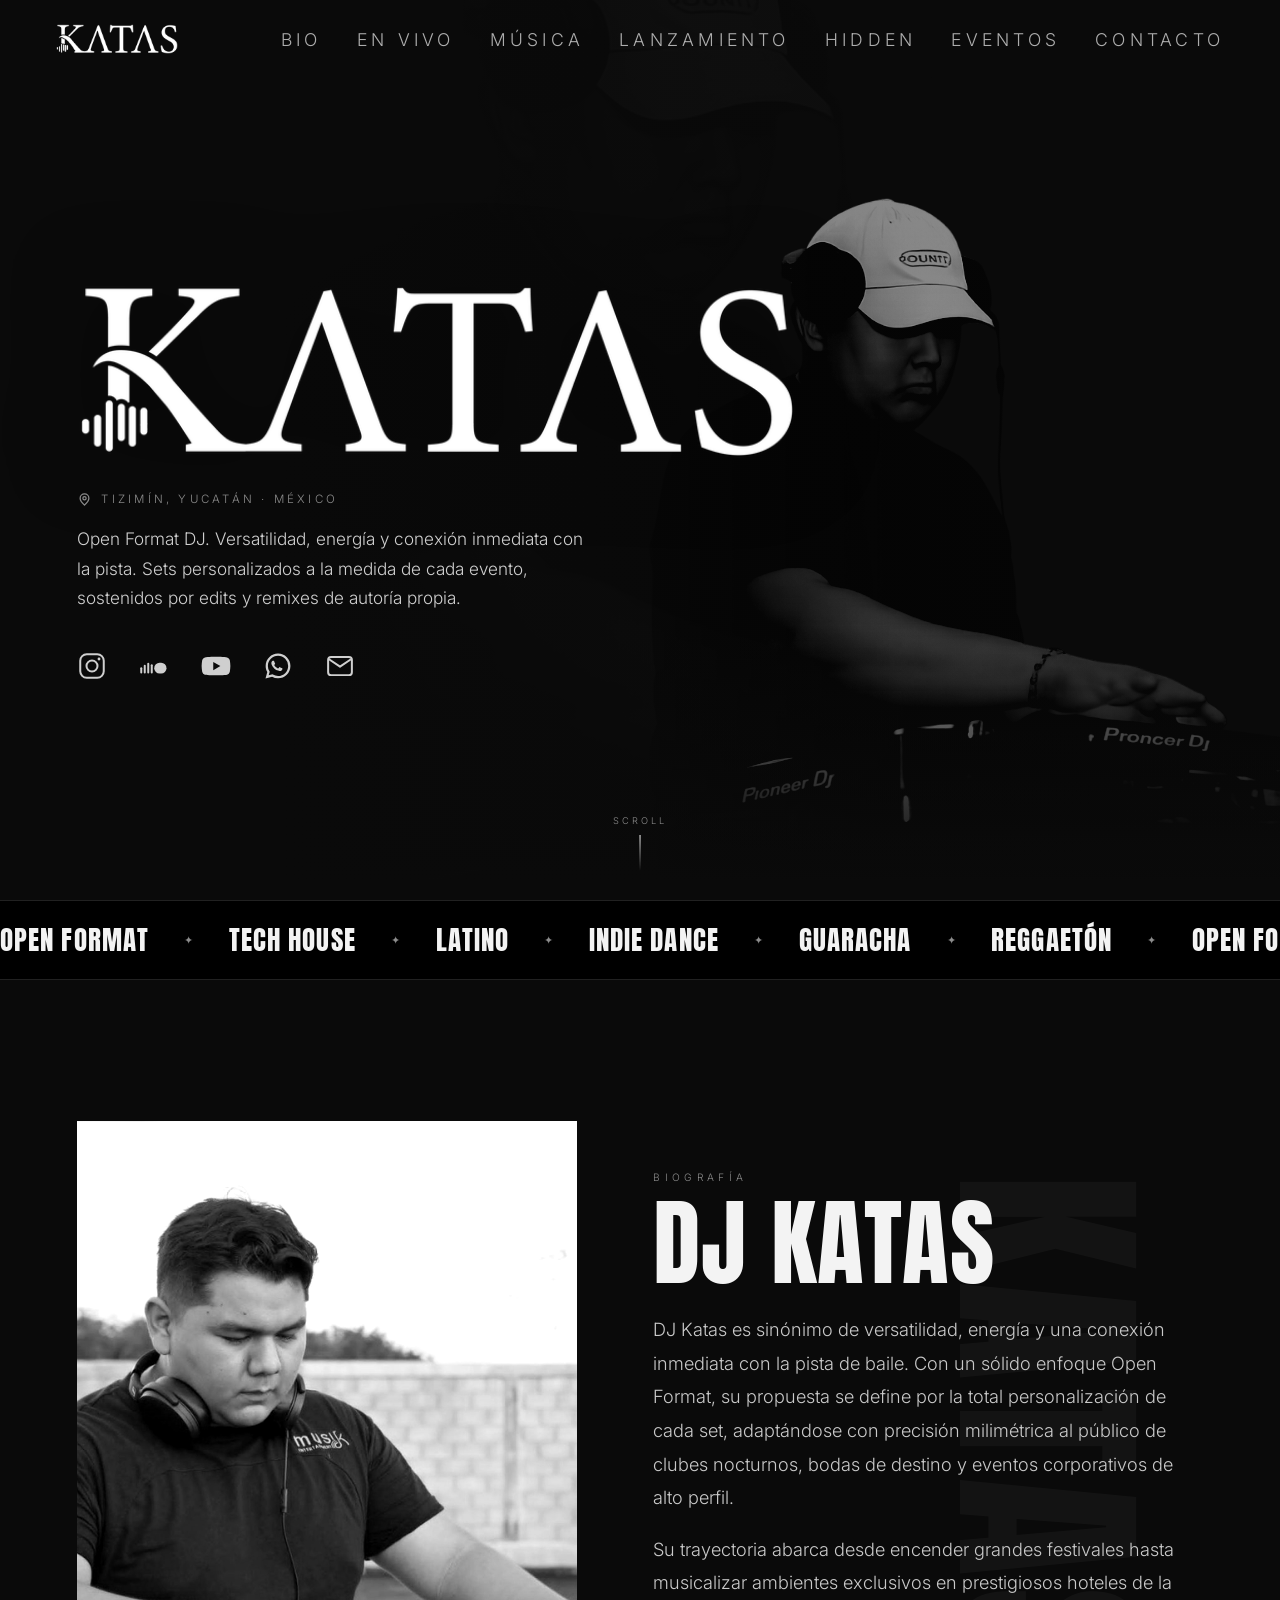
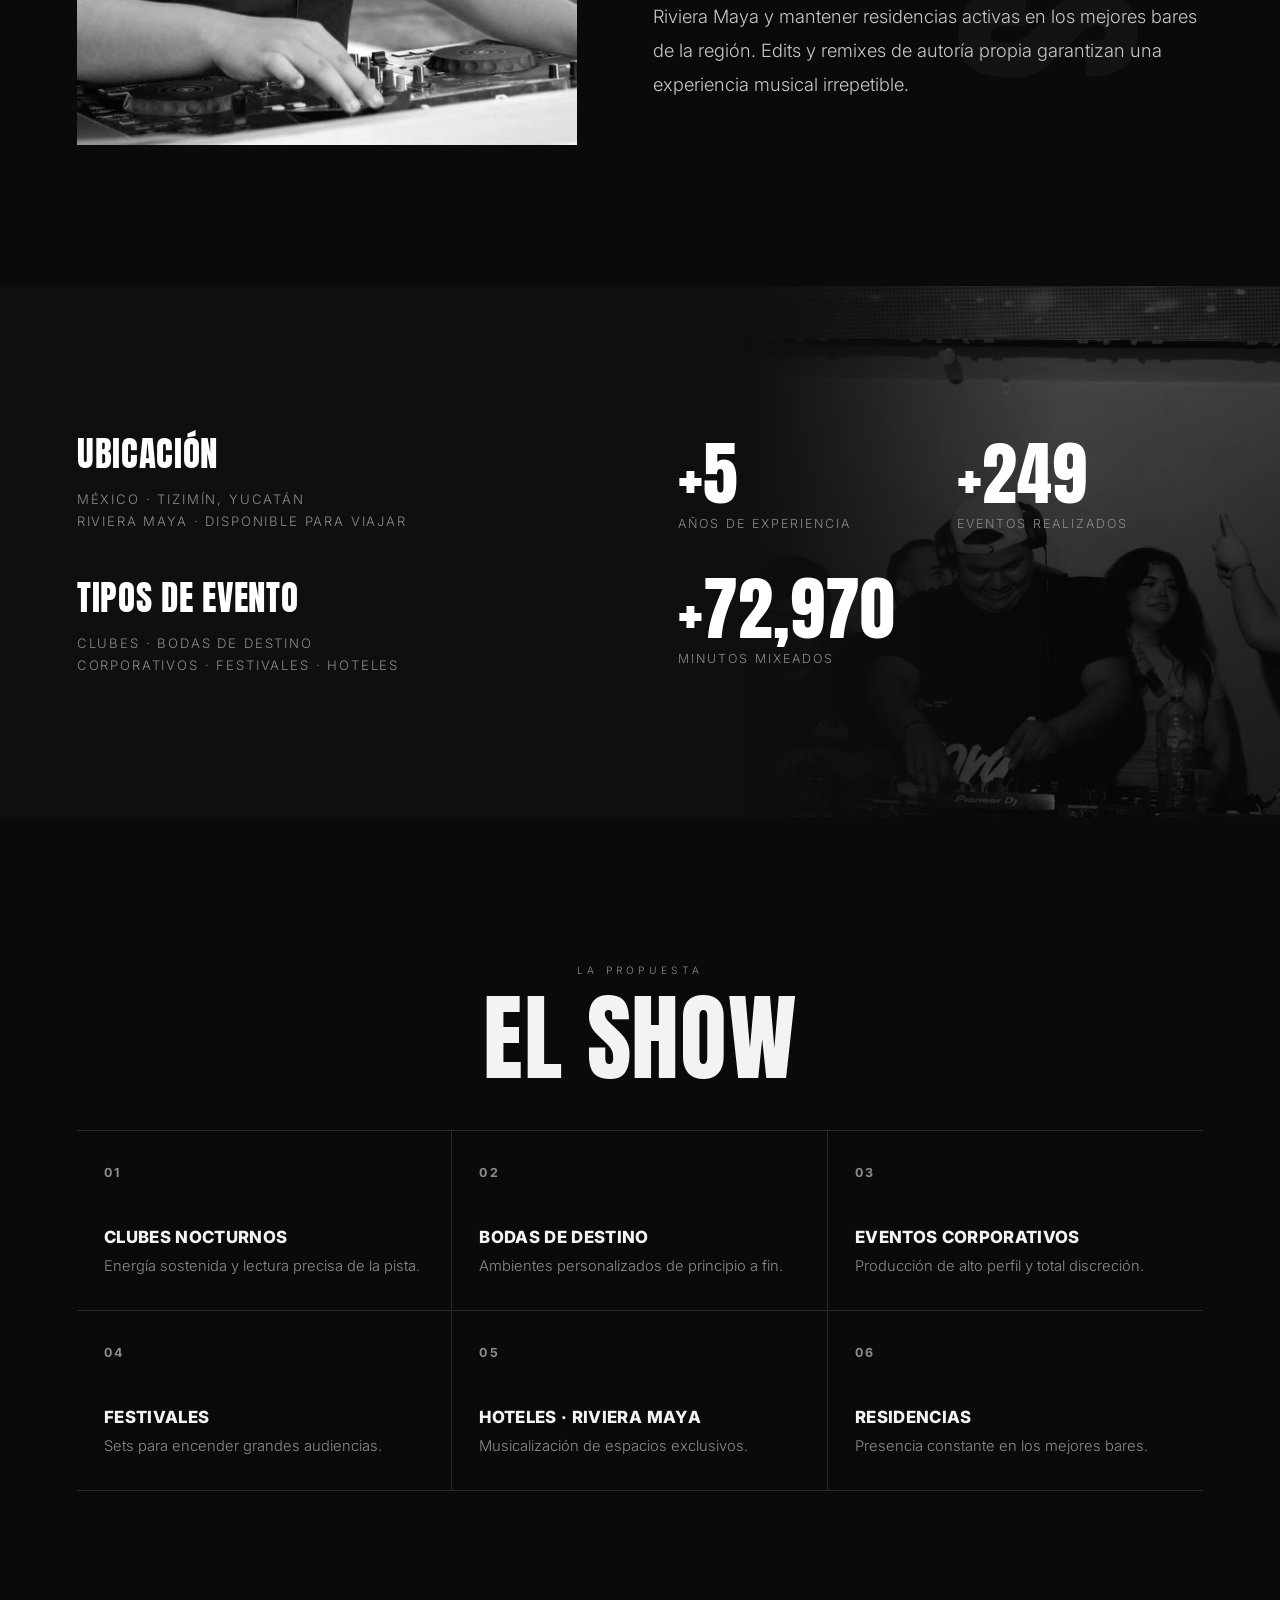
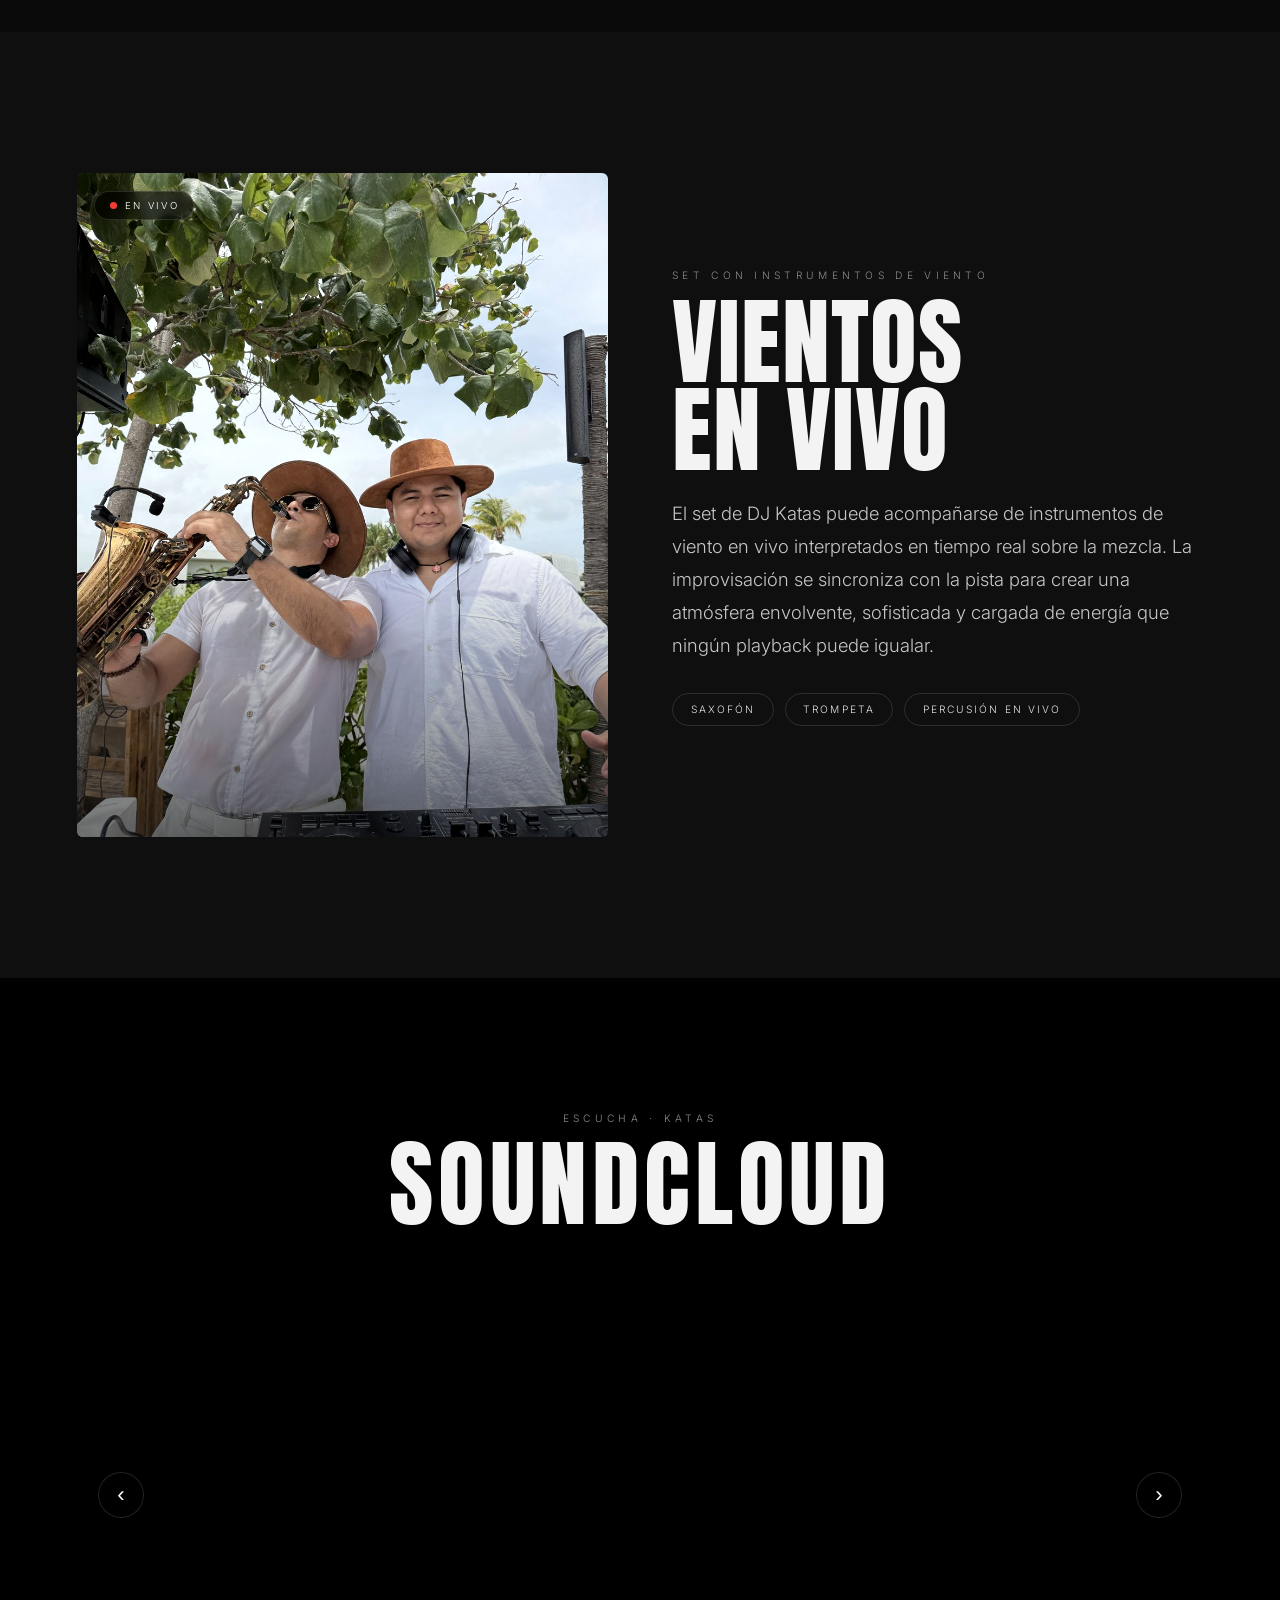
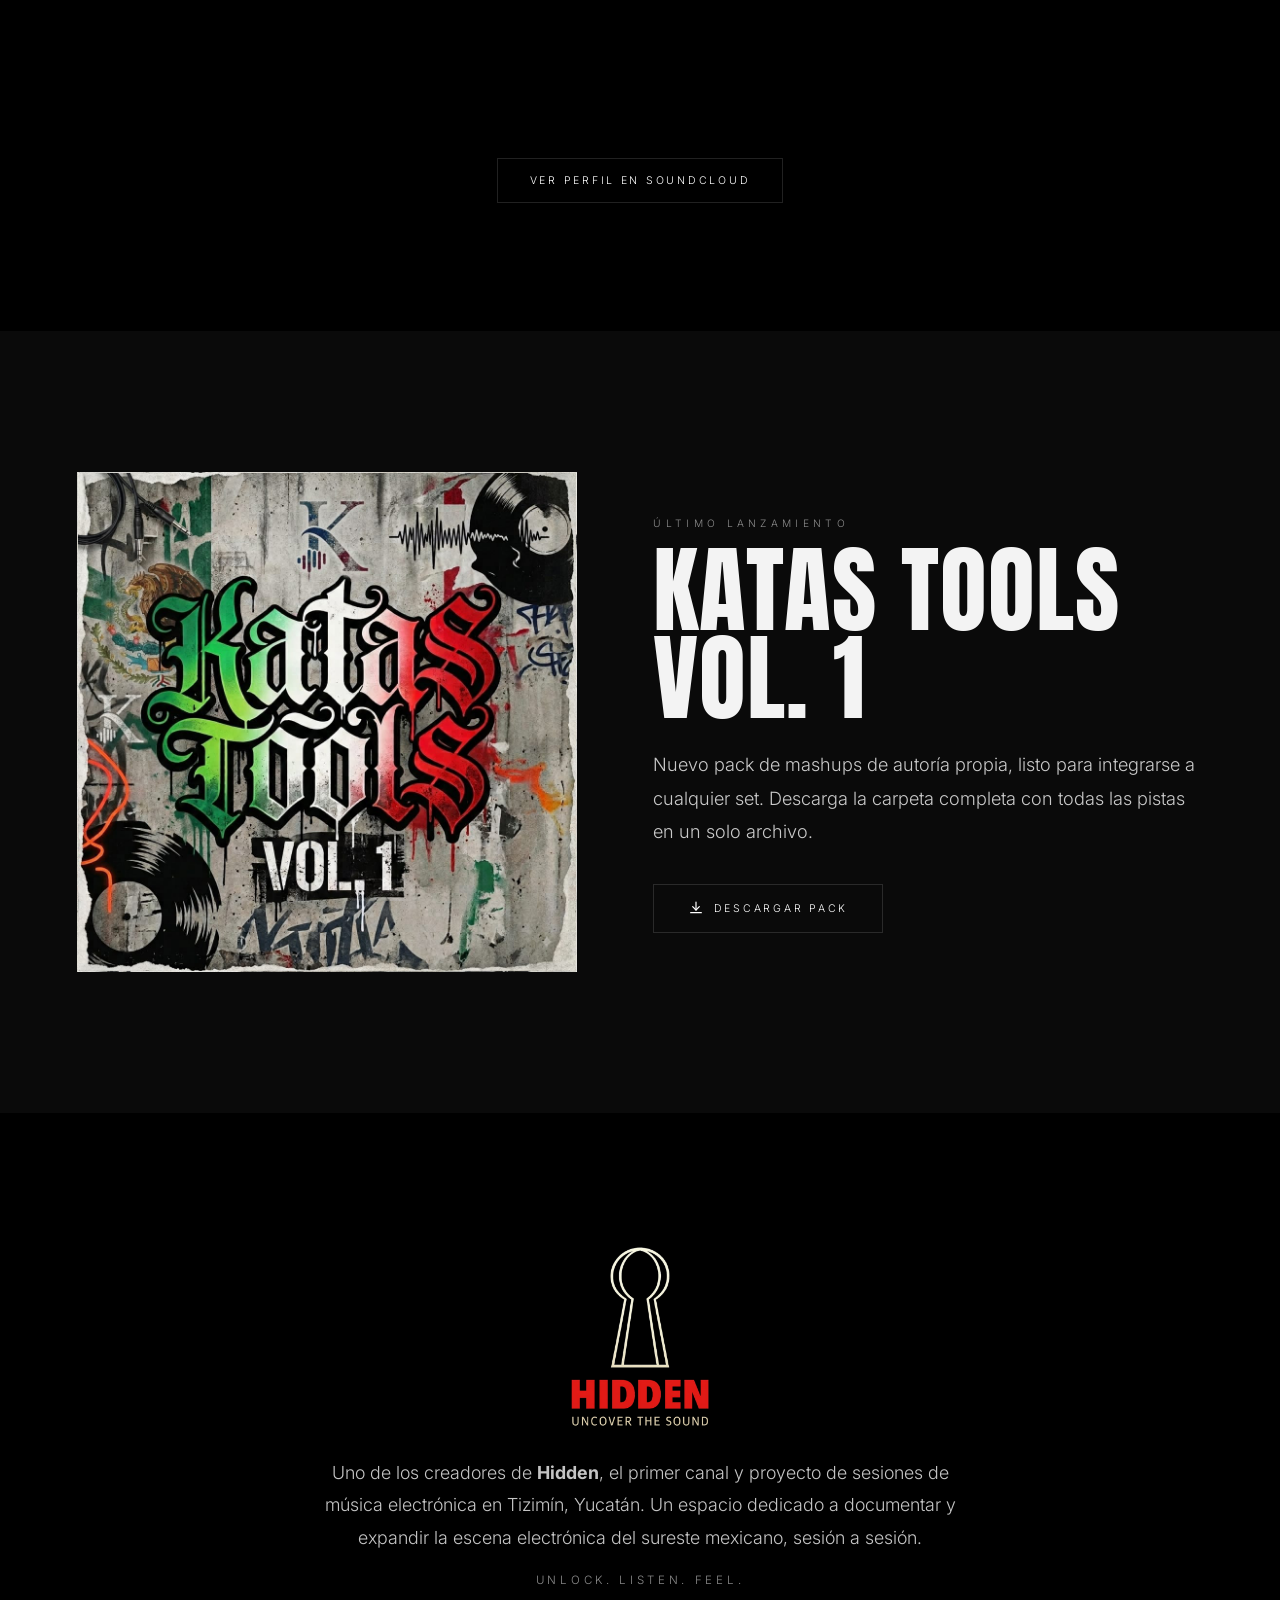
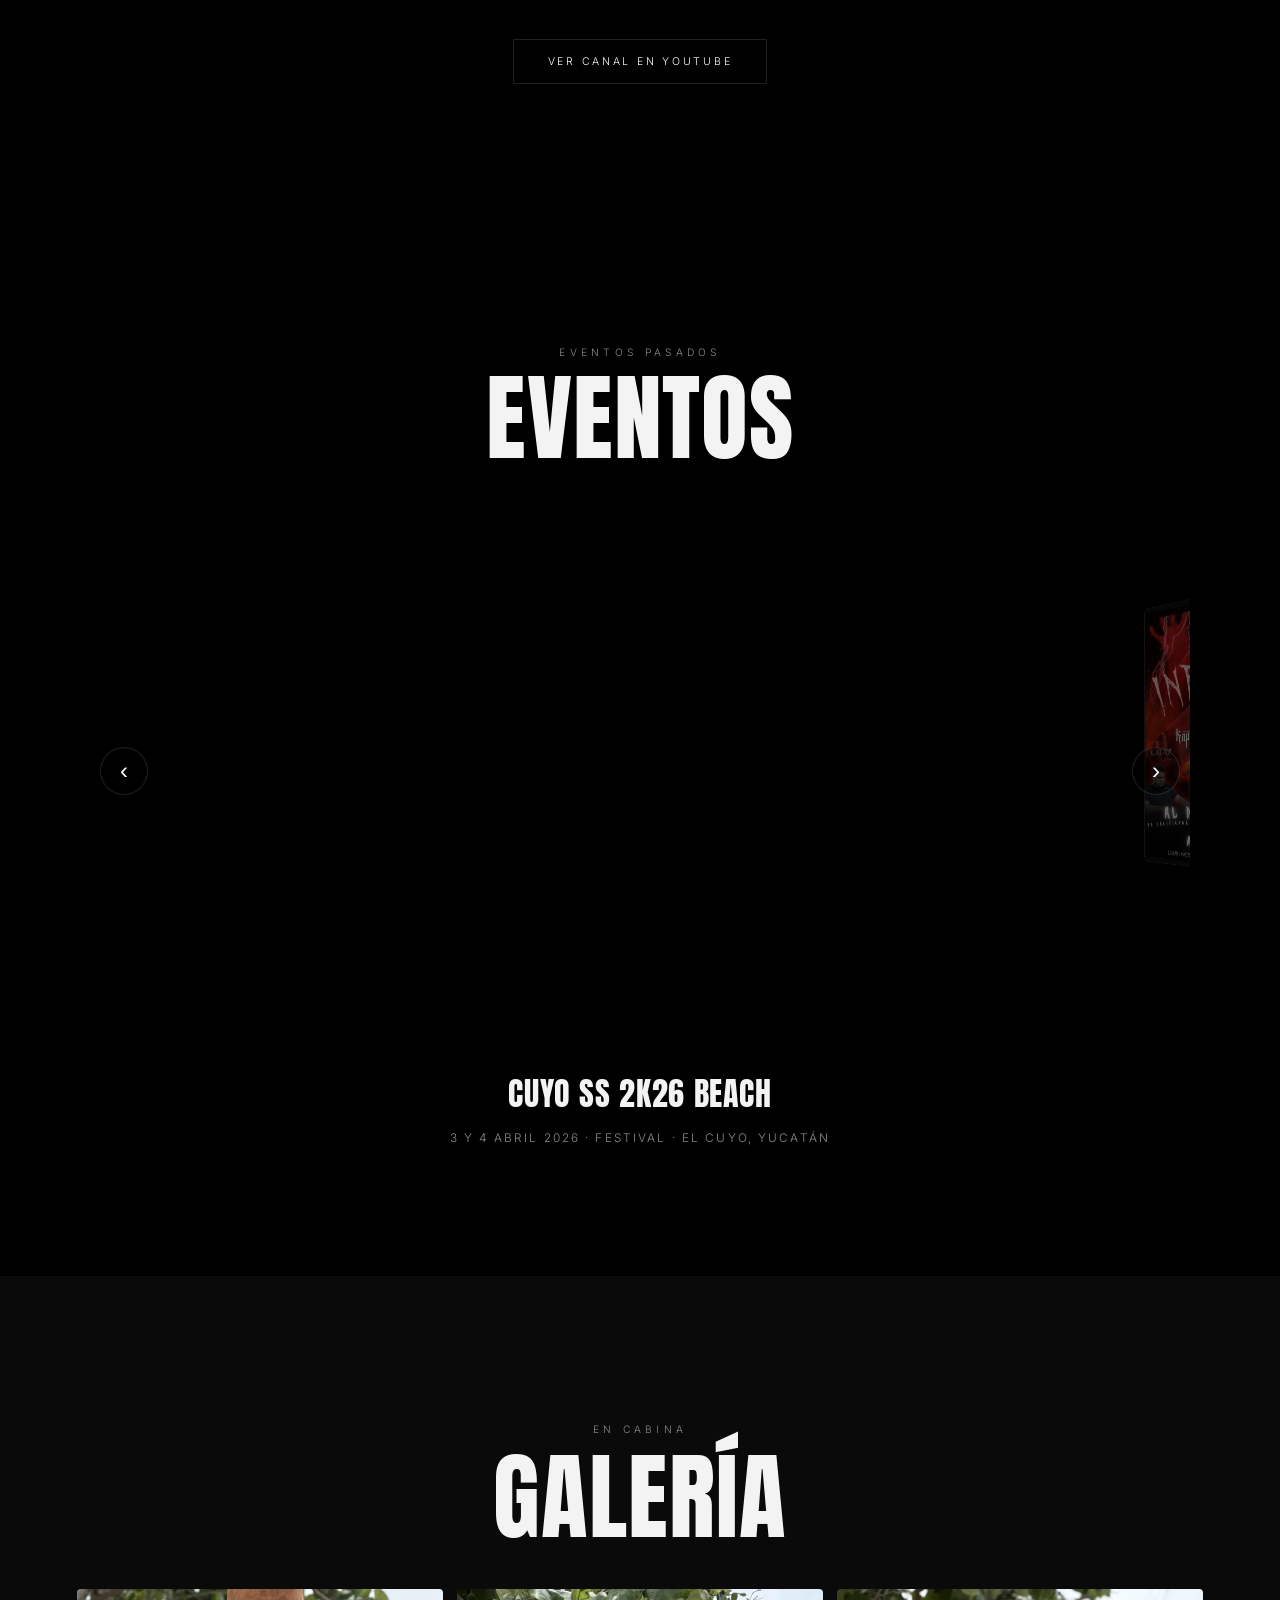
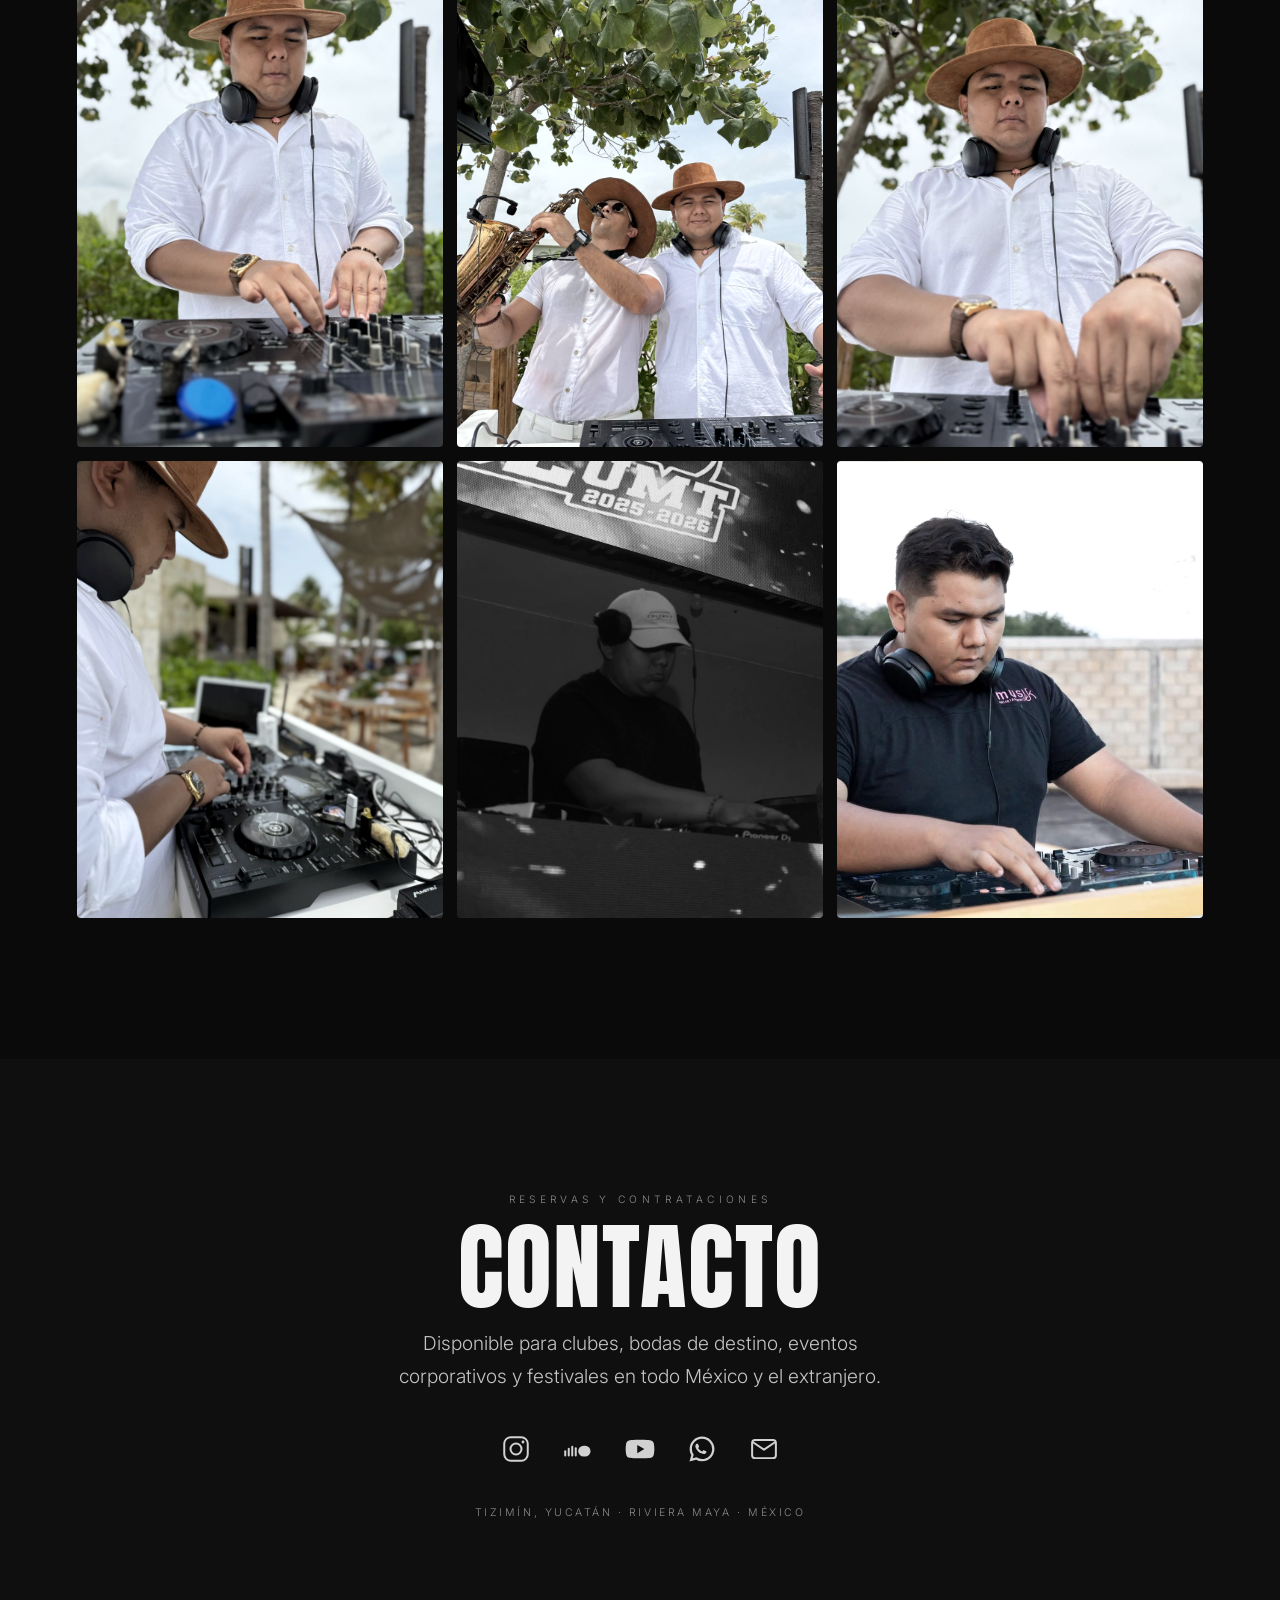
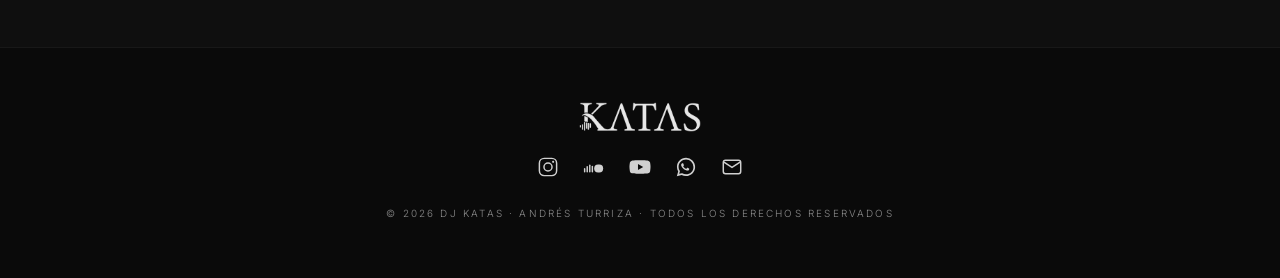
==== commit 70fb9e97: "s" ====
--- a/index.html
+++ b/index.html
@@ -124,7 +124,7 @@
          o agrega aquí una etiqueta <img src="images/TU-PORTADA.jpg" alt="Mashup Pack Vol. 1"> -->
     <div class="release-photo reveal"><div class="ph"></div></div>
     <div class="reveal">
-      <div class="release-head"><span class="eyebrow">Último lanzamiento</span><h2 class="title">Mashup Pack<br>Vol. 1</h2></div>
+      <div class="release-head"><span class="eyebrow">Último lanzamiento</span><h2 class="title">Katas Tools<br>Vol. 1</h2></div>
       <p class="release-desc">Nuevo pack de mashups de autoría propia, listo para integrarse a cualquier set. Descarga la carpeta completa con todas las pistas en un solo archivo.</p>
       <div class="release-cta">
         <a href="assets/mashup-pack-vol-1.zip" download>
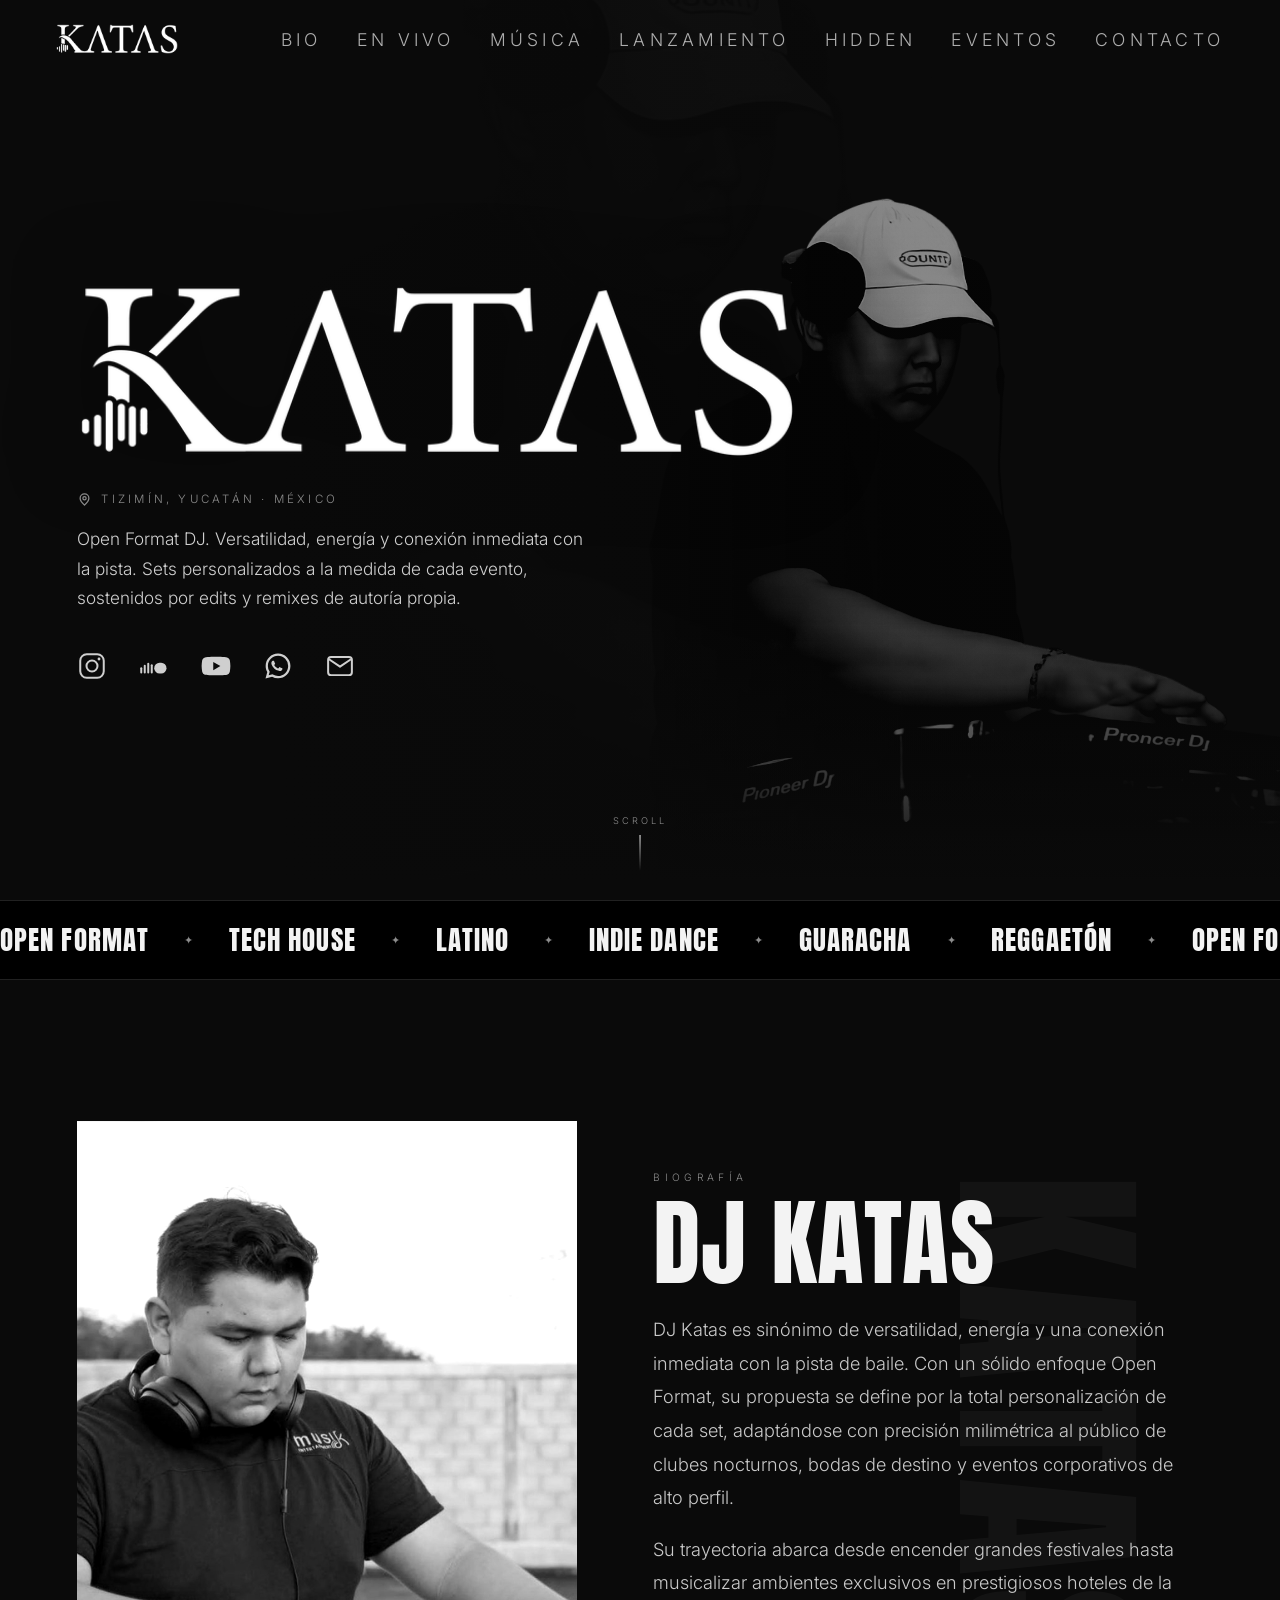
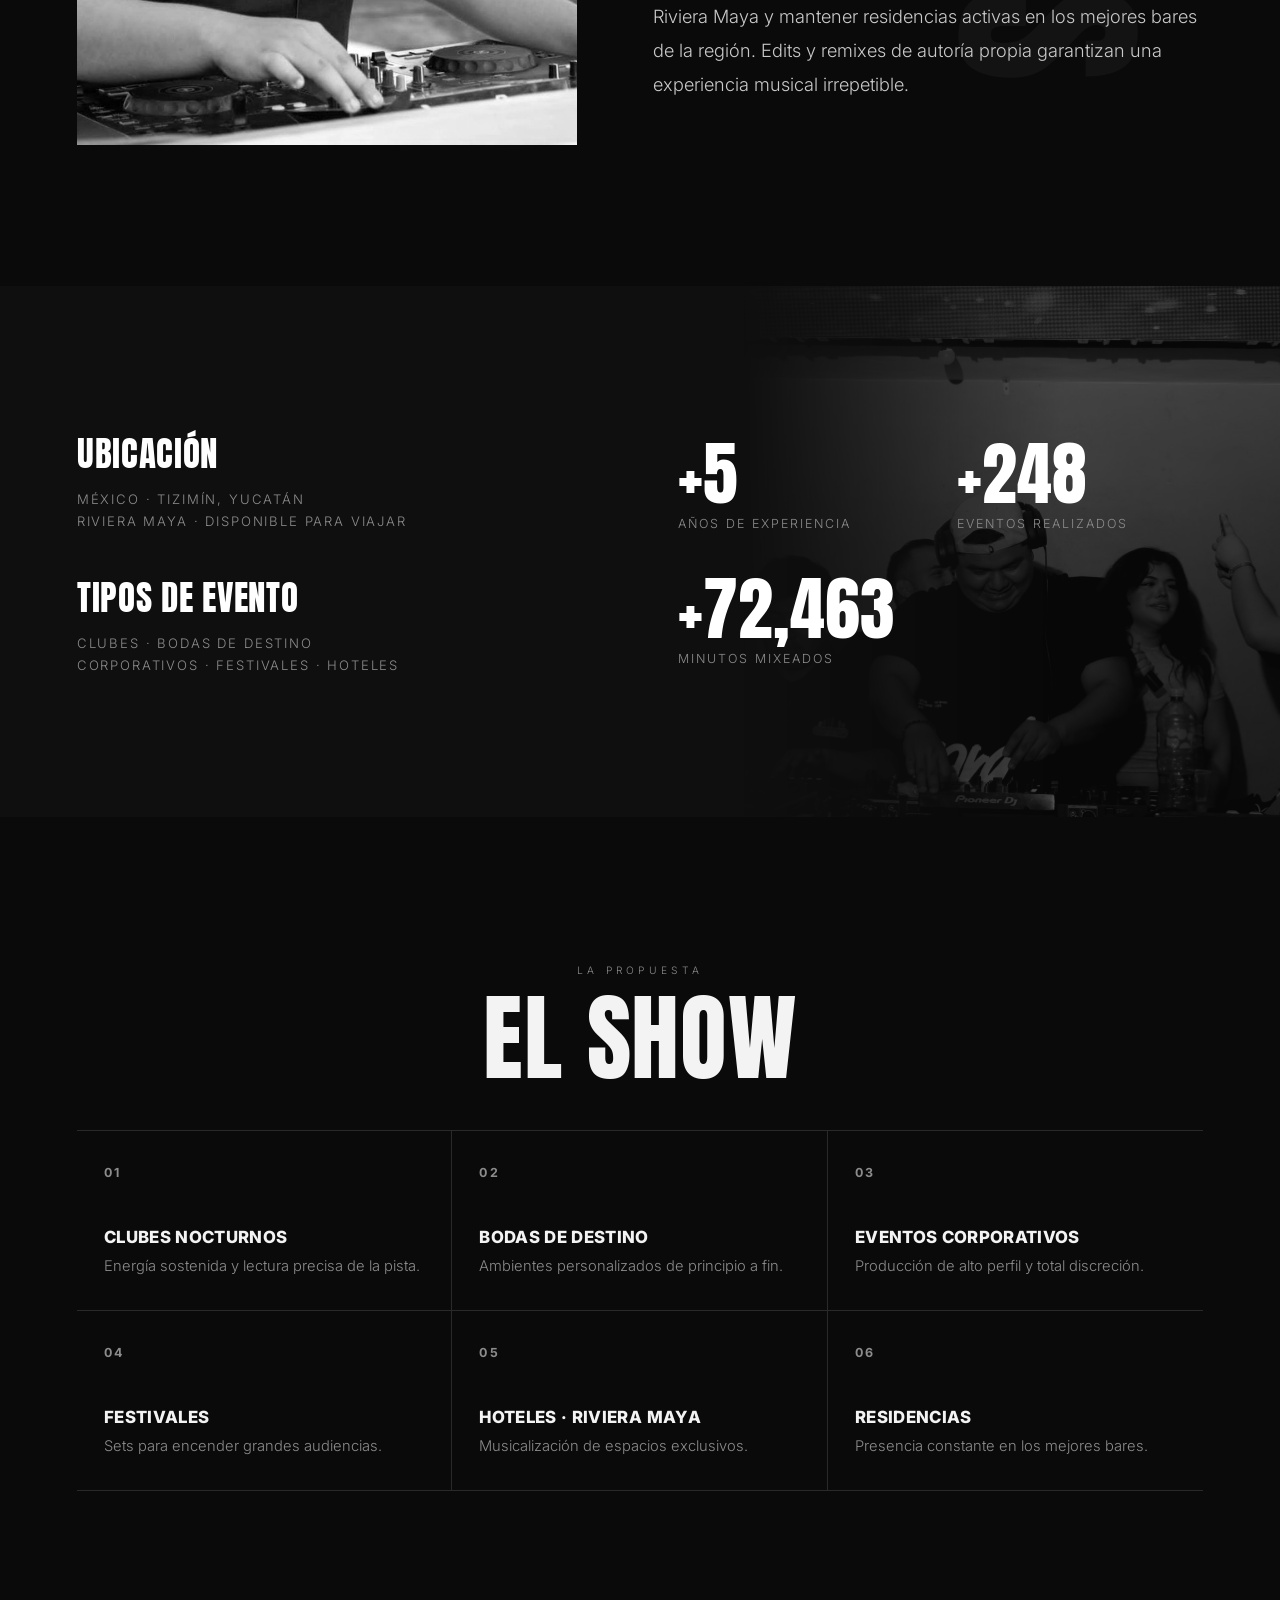
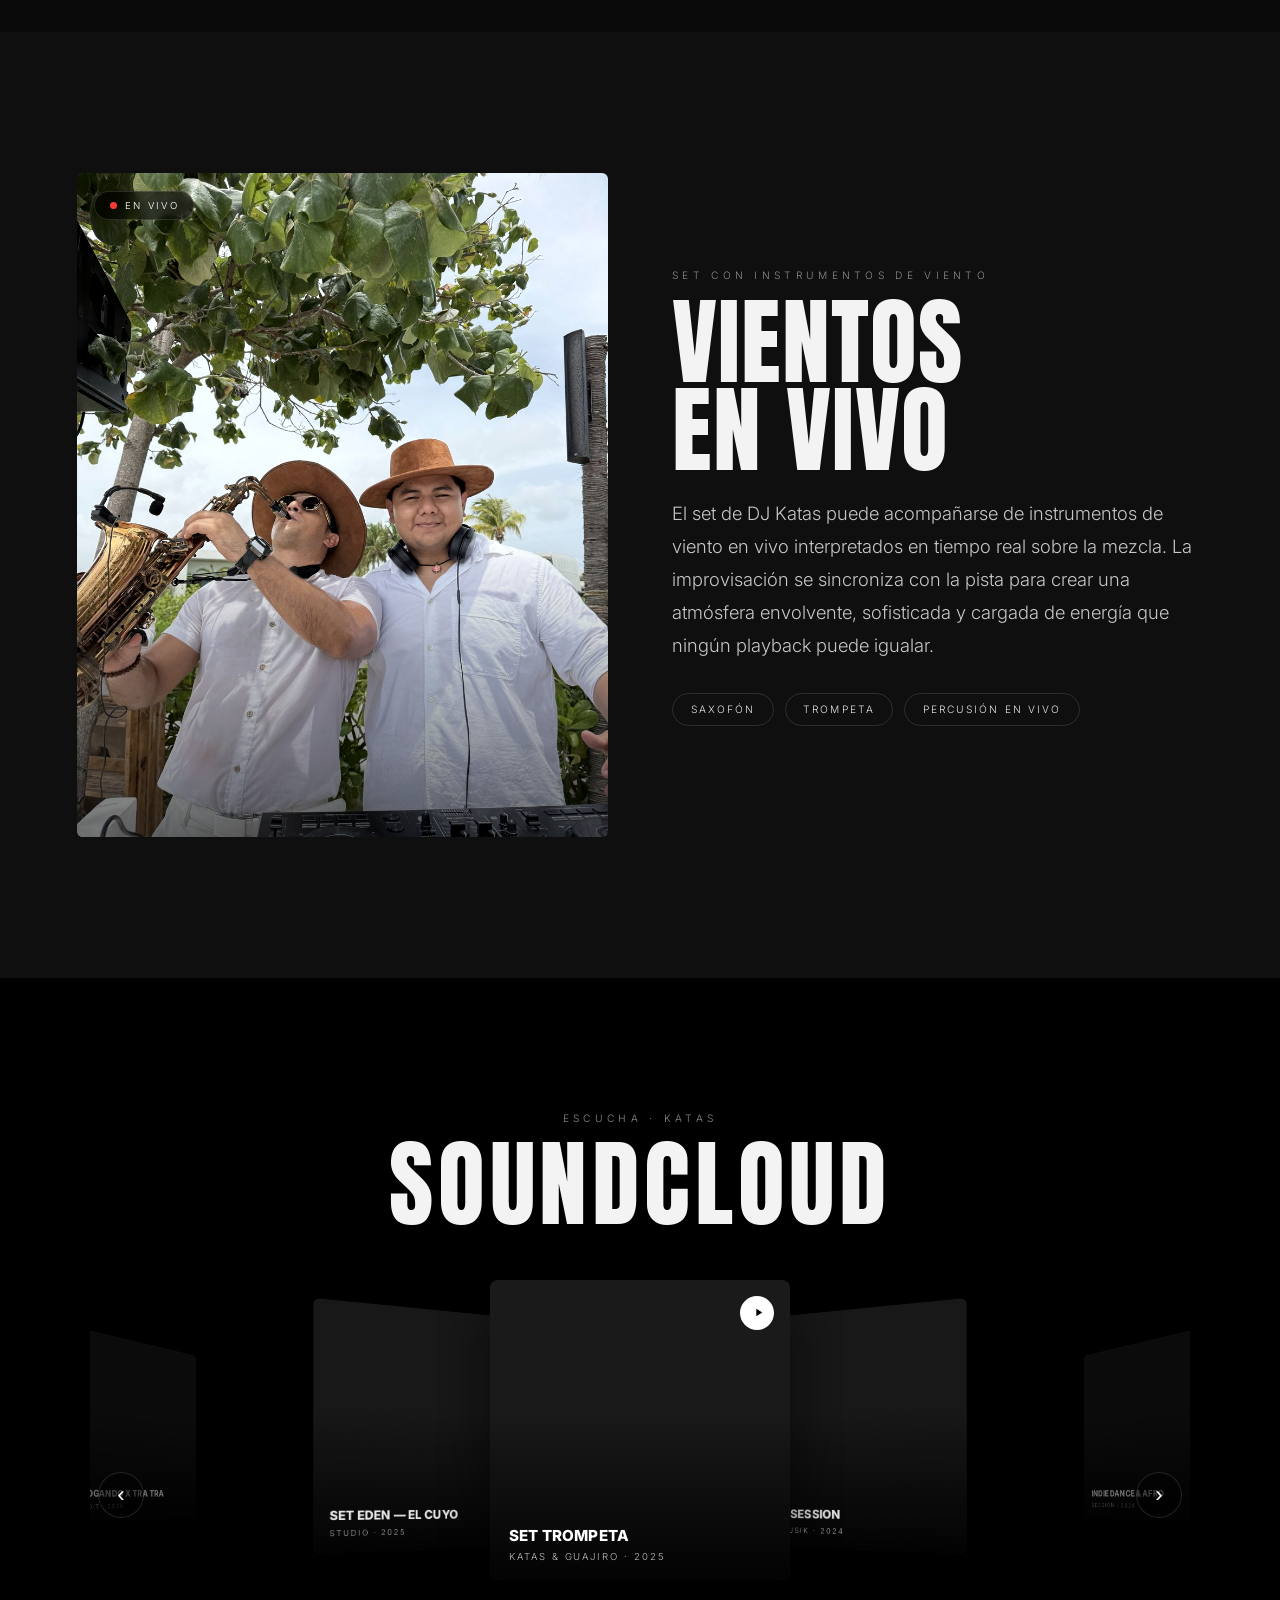
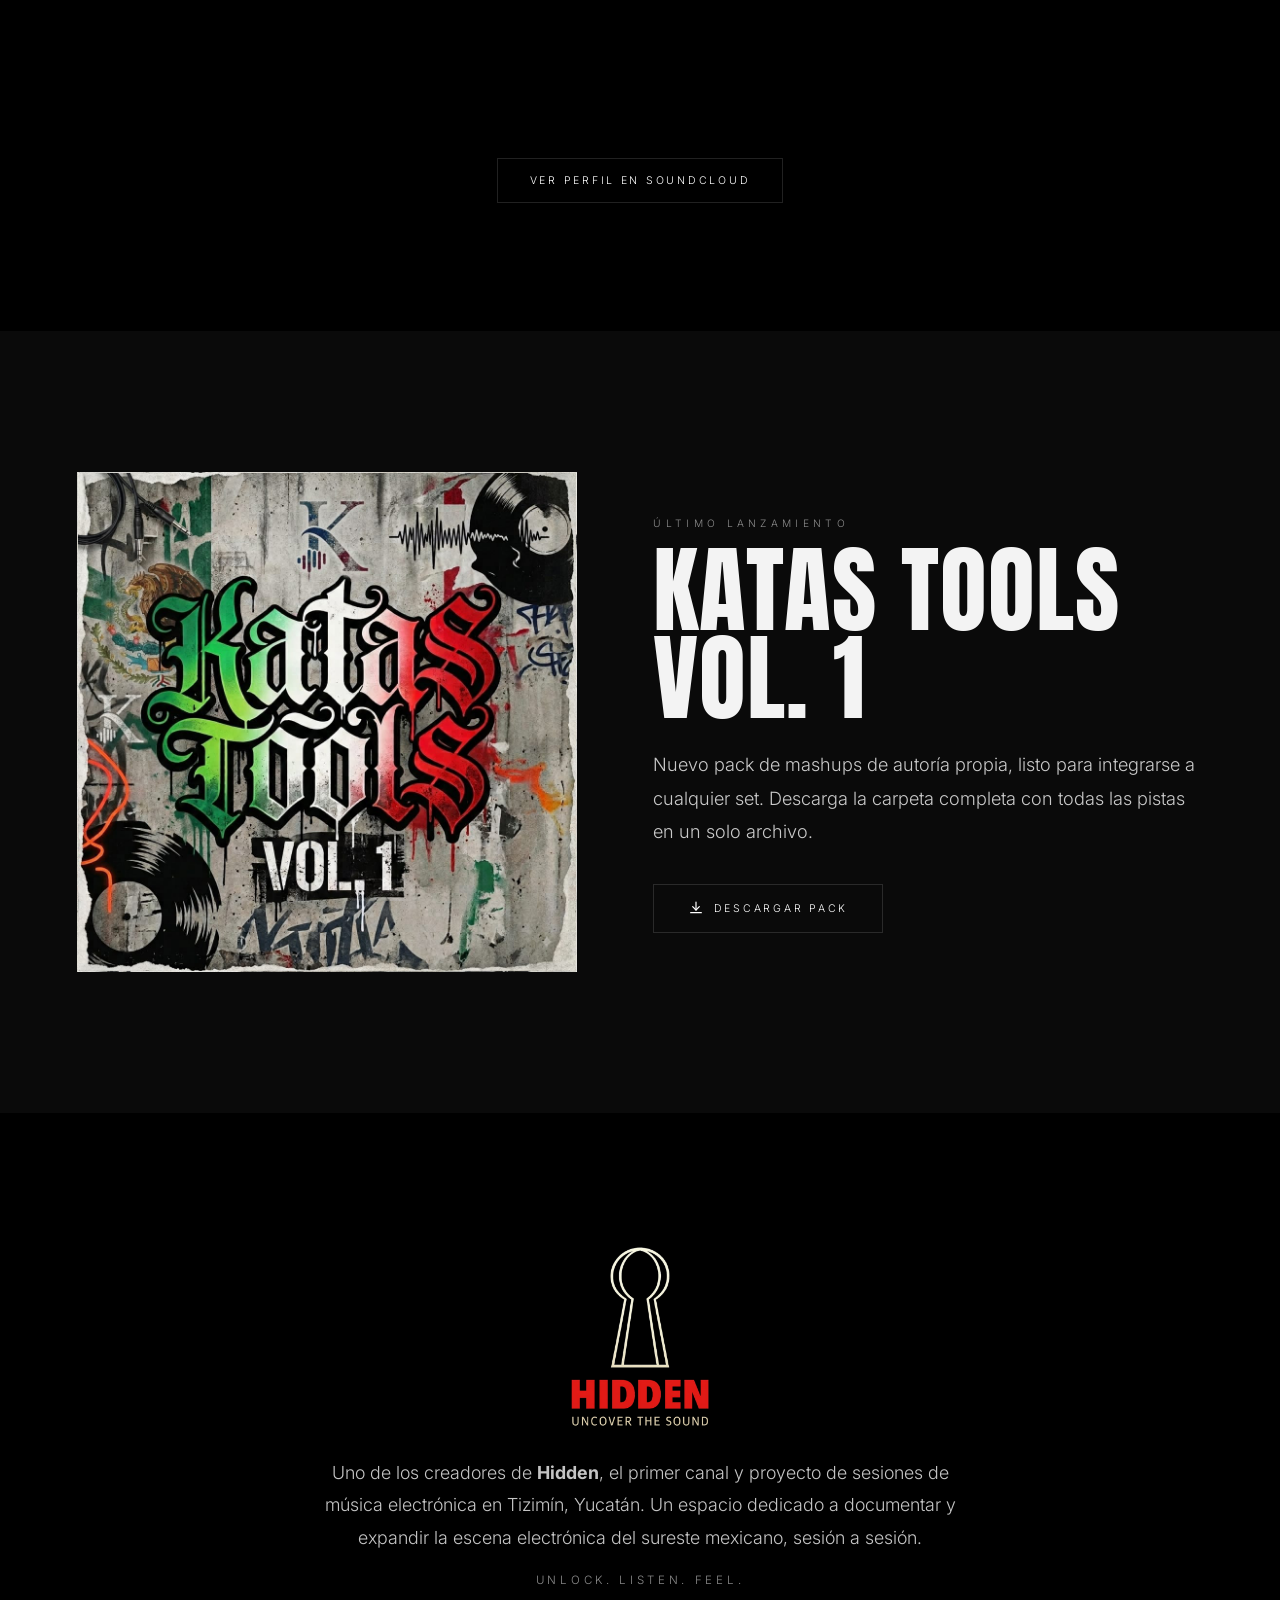
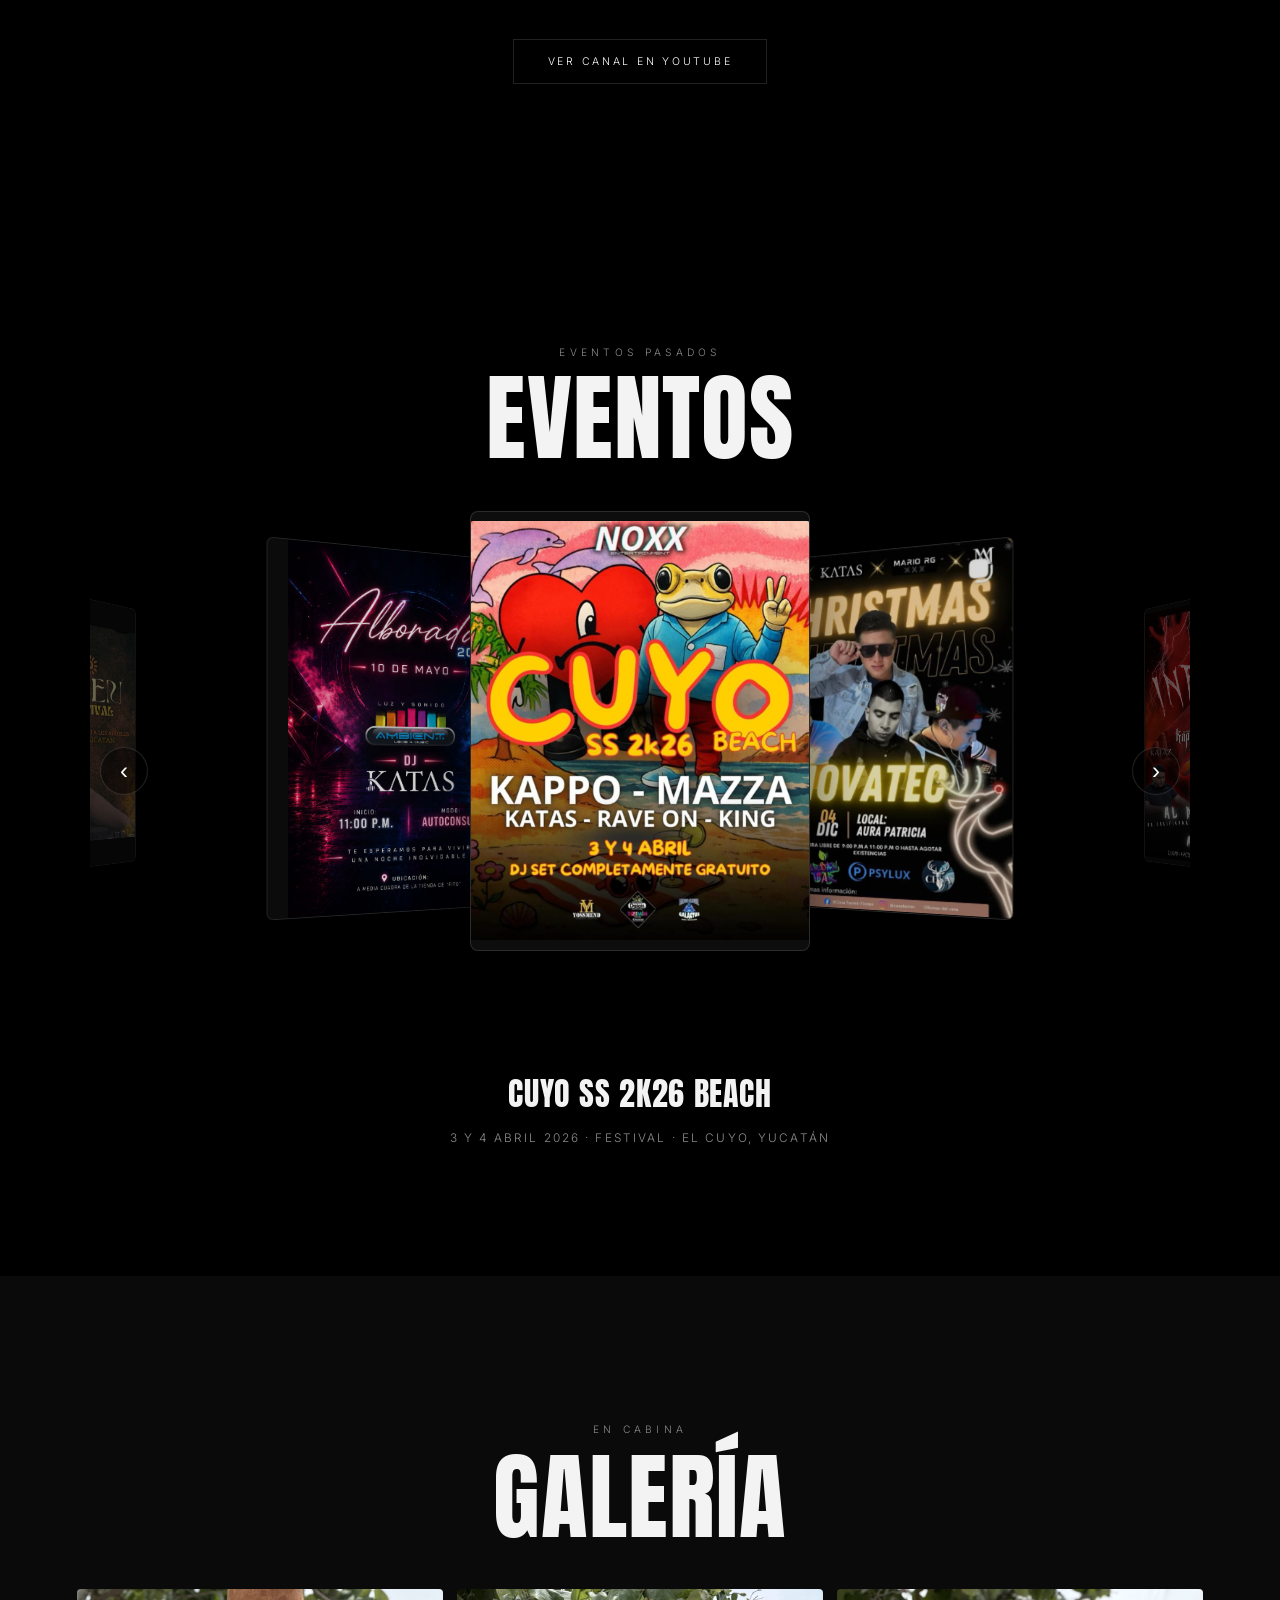
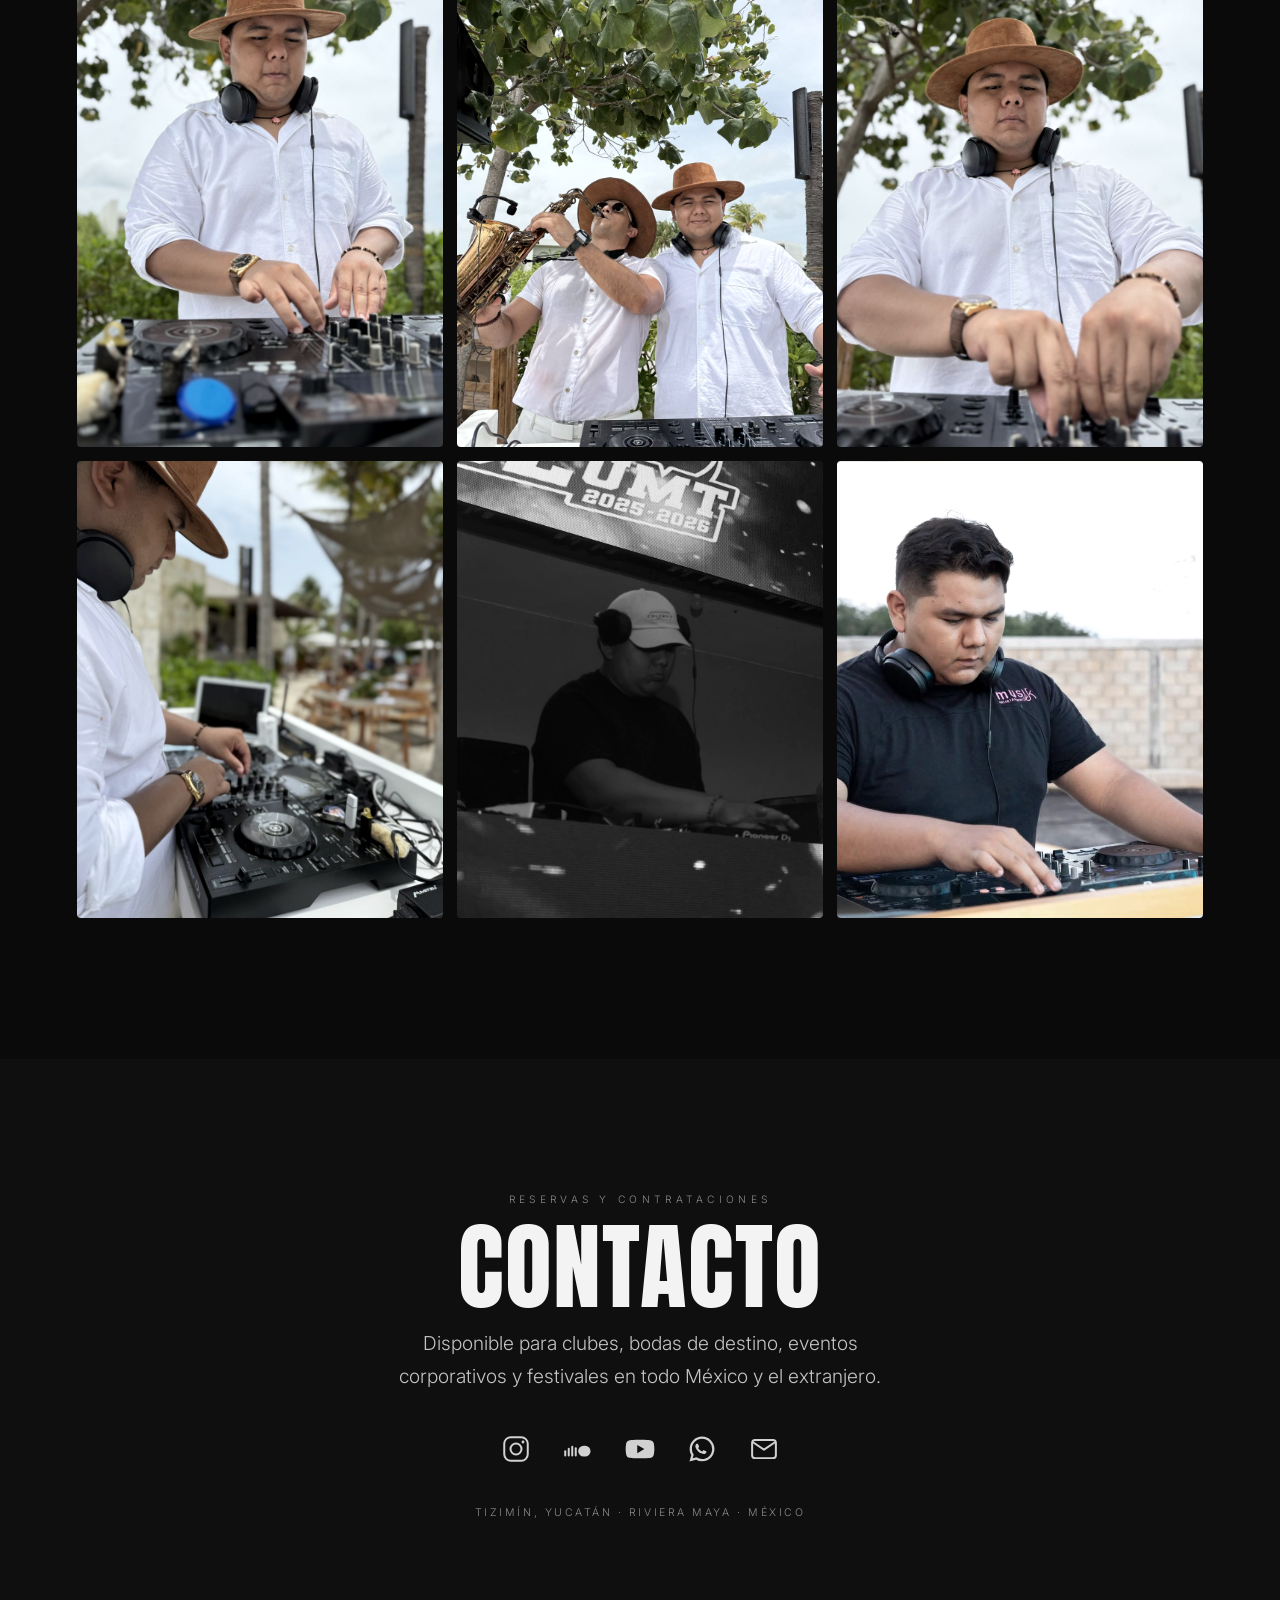
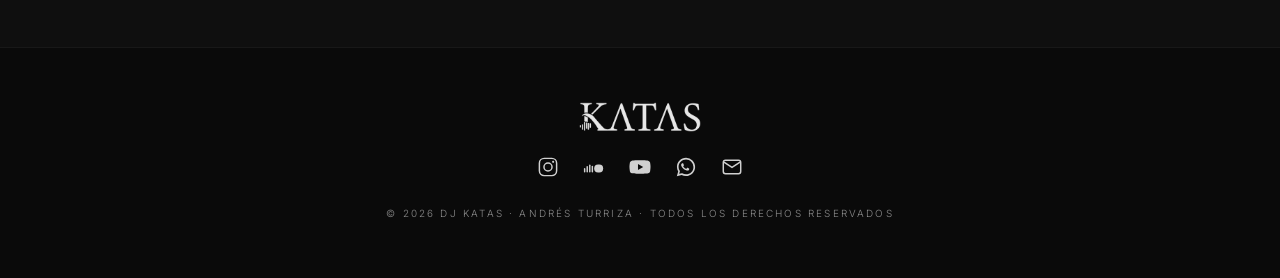
==== commit d8ddded4: "a" ====
--- a/index.html
+++ b/index.html
@@ -127,7 +127,7 @@
       <div class="release-head"><span class="eyebrow">Último lanzamiento</span><h2 class="title">Katas Tools<br>Vol. 1</h2></div>
       <p class="release-desc">Nuevo pack de mashups de autoría propia, listo para integrarse a cualquier set. Descarga la carpeta completa con todas las pistas en un solo archivo.</p>
       <div class="release-cta">
-        <a href="assets/mashup-pack-vol-1.zip" download>
+        <a href="https://drive.google.com/drive/folders/1q1M8nX313DTerED5KS6dw4r7Sp93KfaG">
           <svg viewBox="0 0 24 24" fill="none" stroke="currentColor" stroke-width="1.8" stroke-linecap="round" stroke-linejoin="round"><path d="M12 3v12"/><path d="M7 10l5 5 5-5"/><path d="M4 19h16"/></svg>
           Descargar pack
         </a>
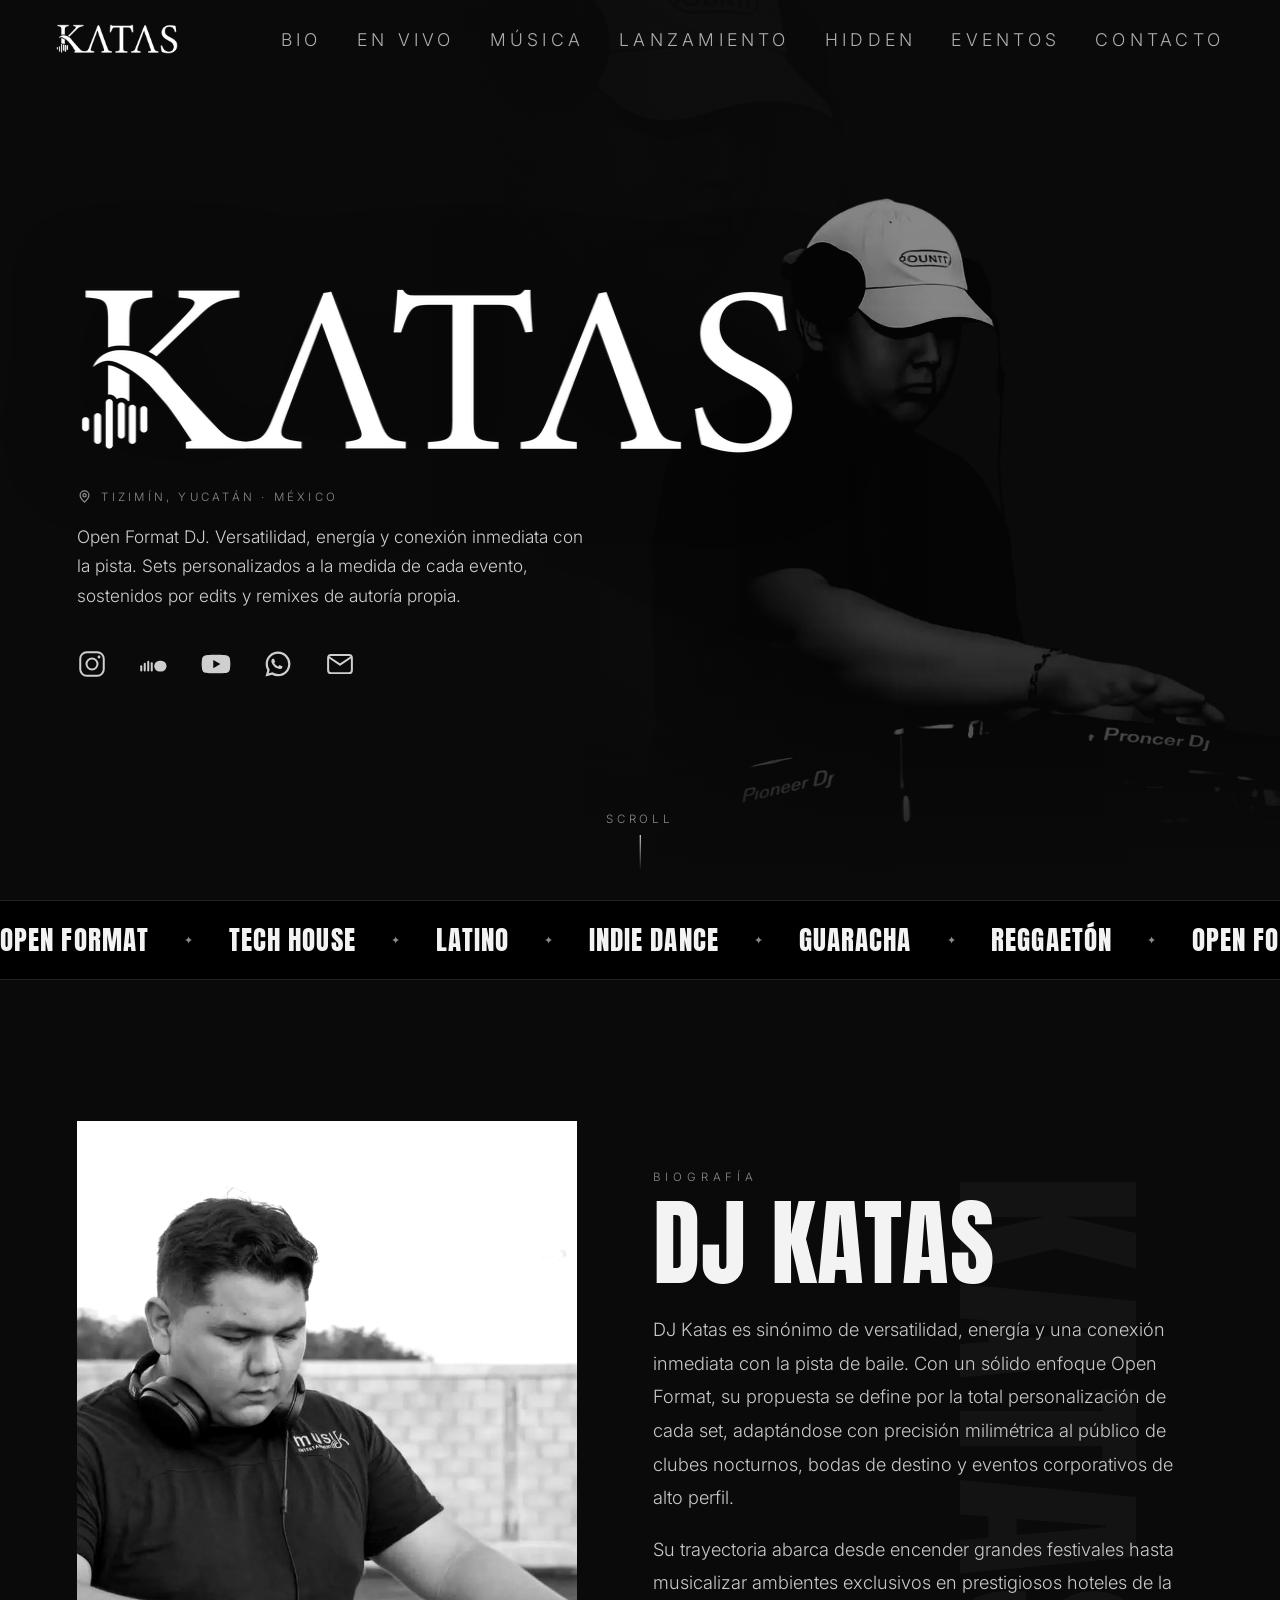
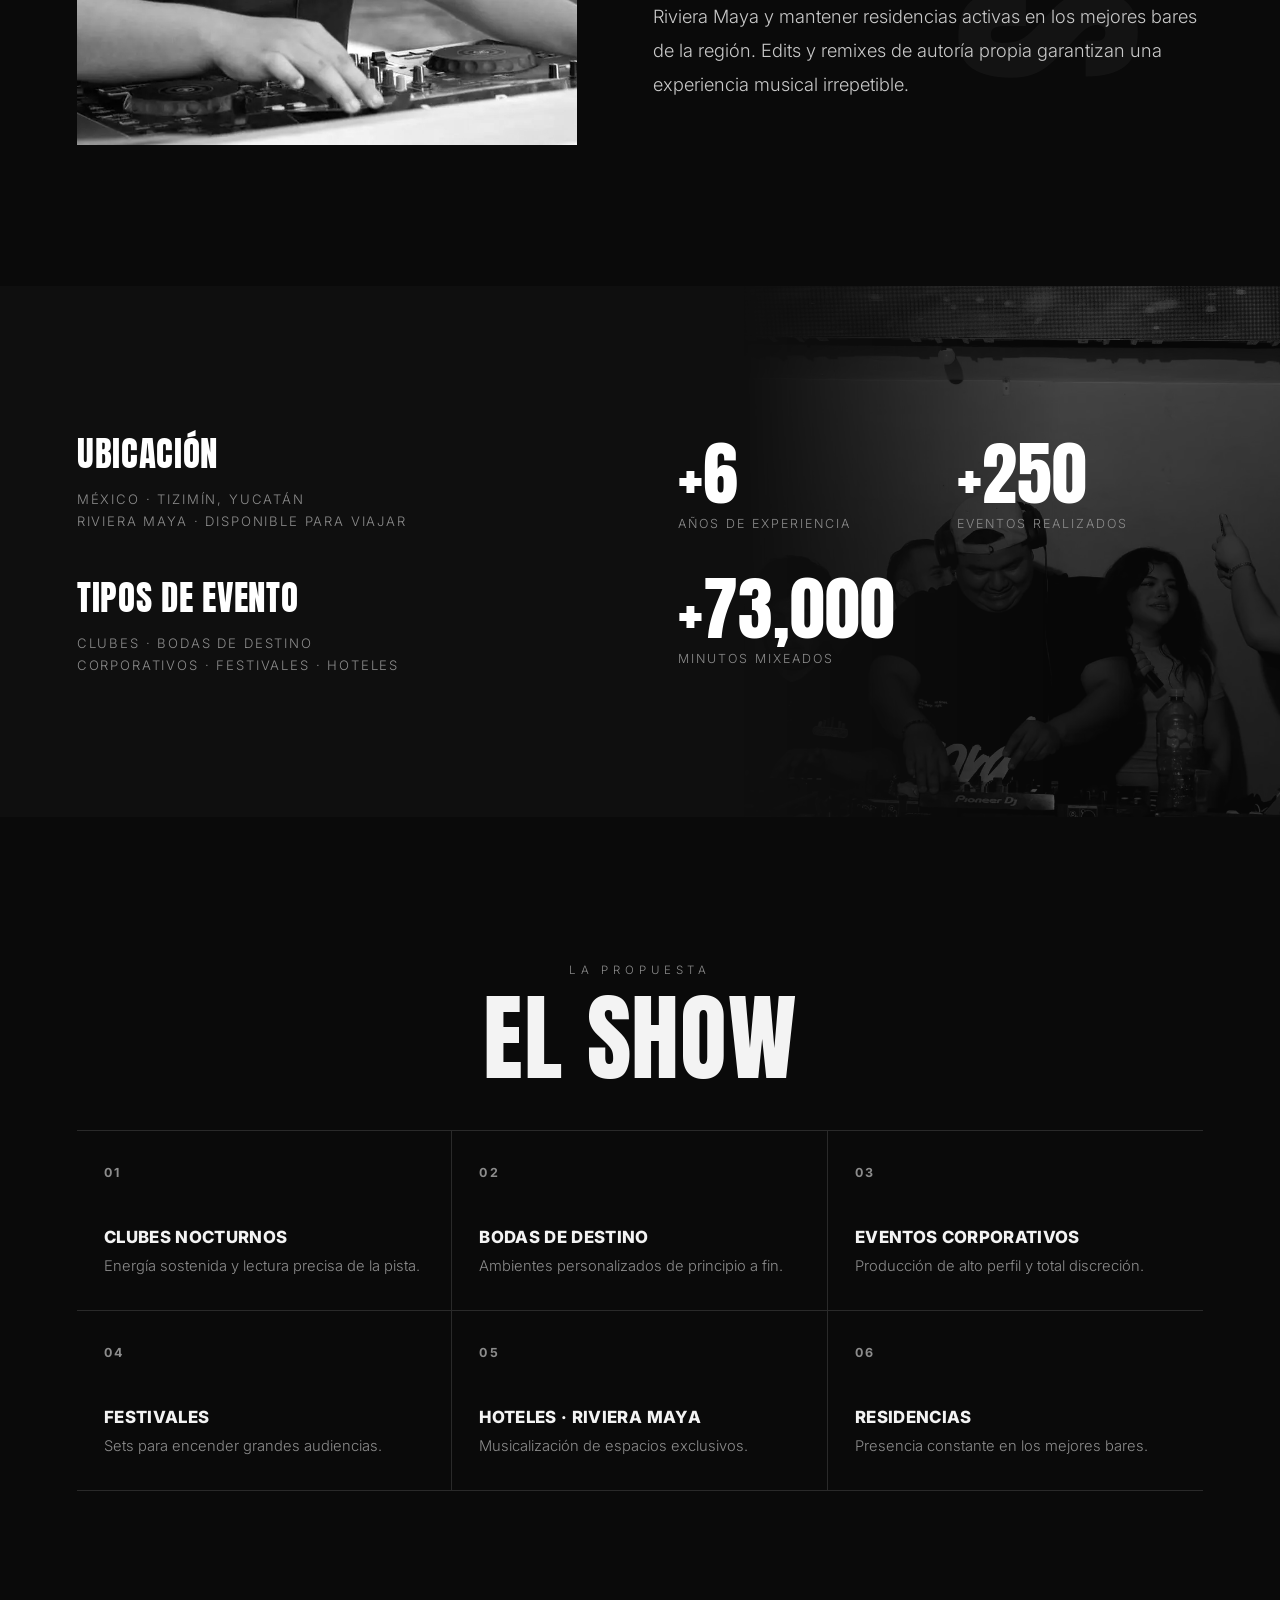
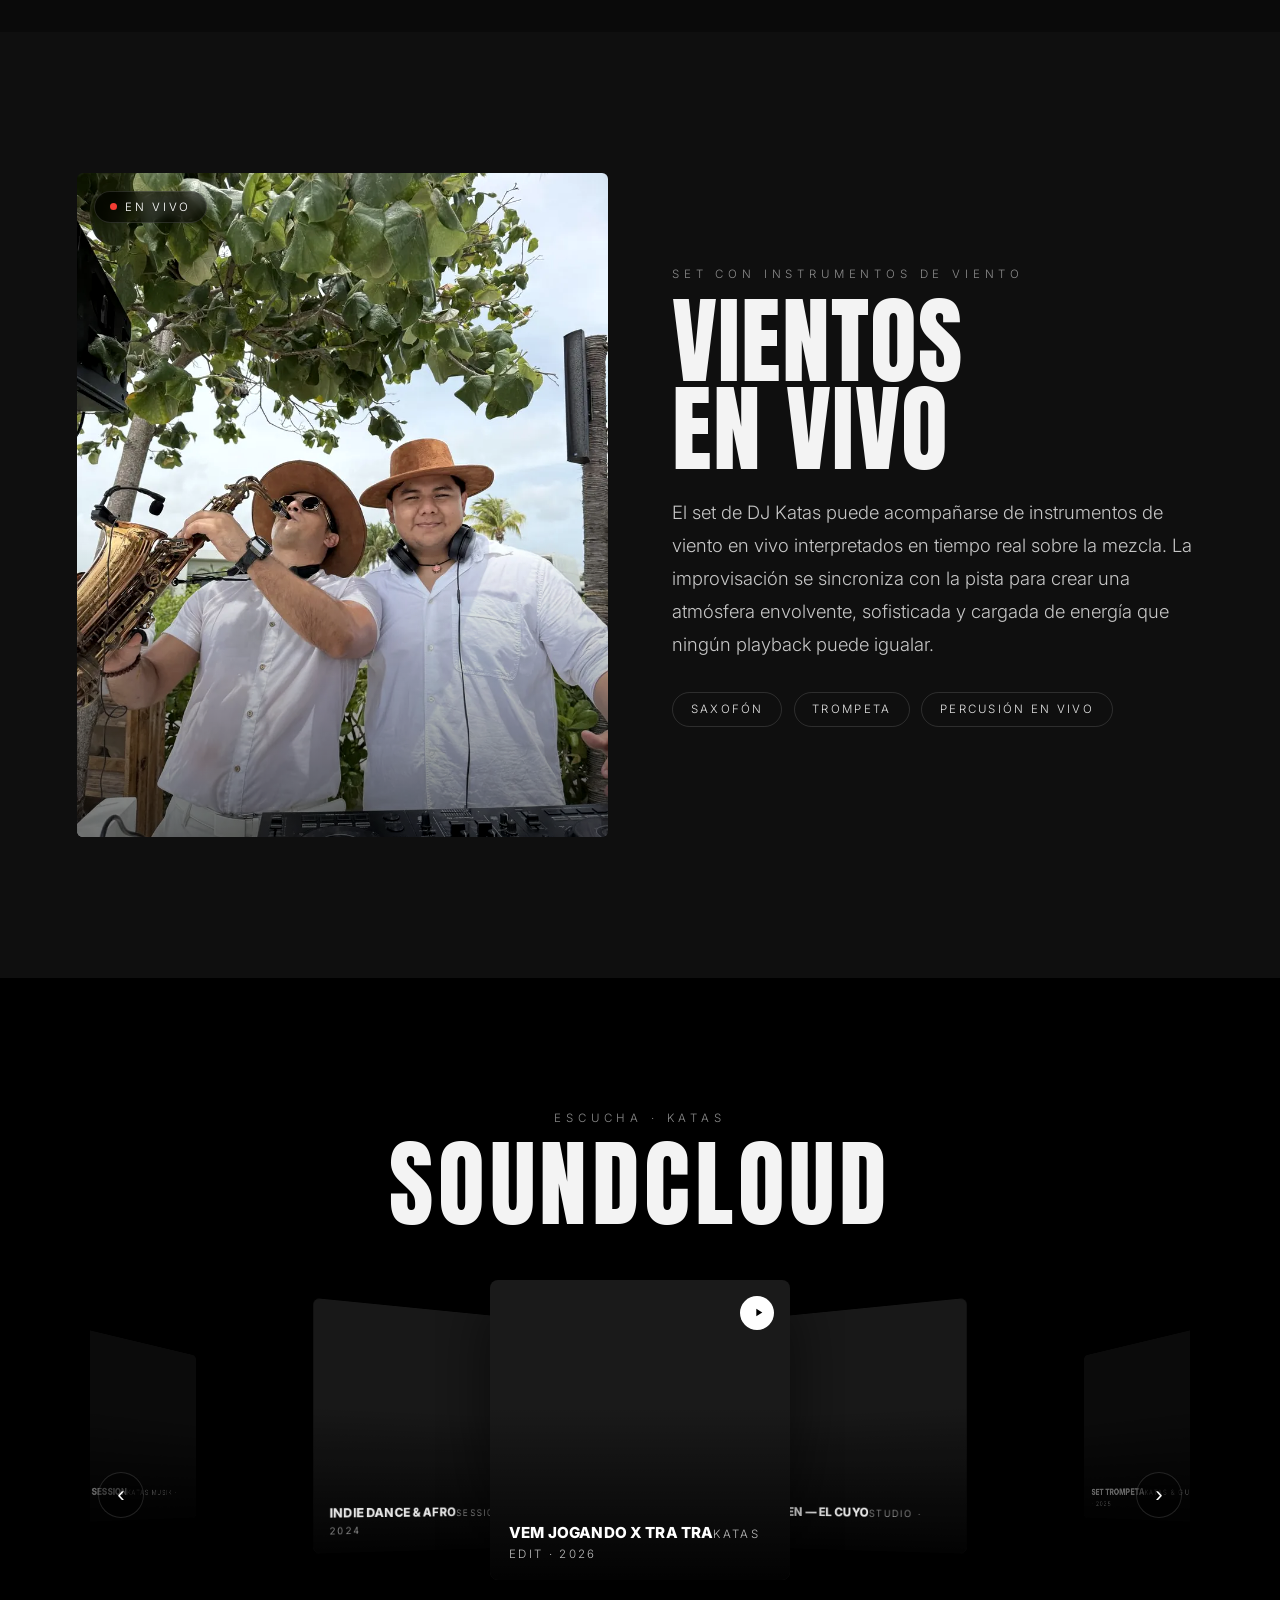
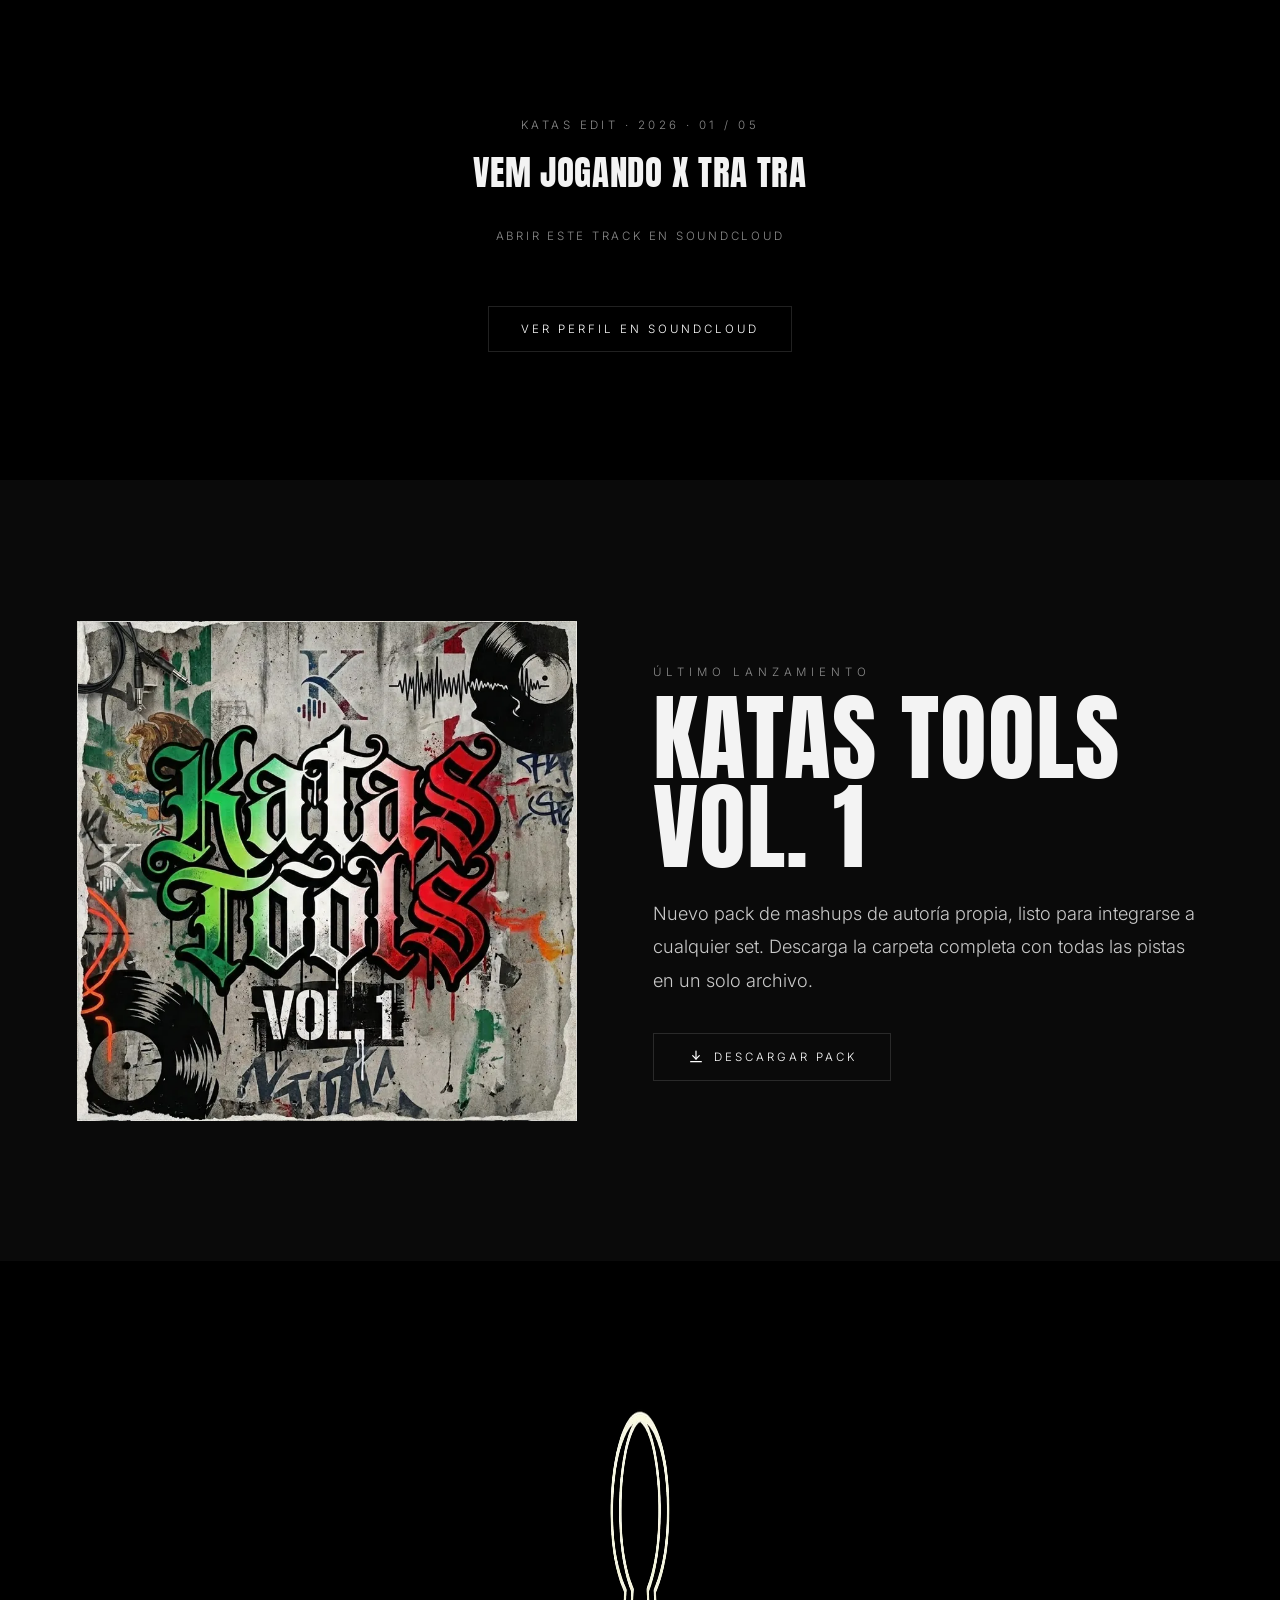
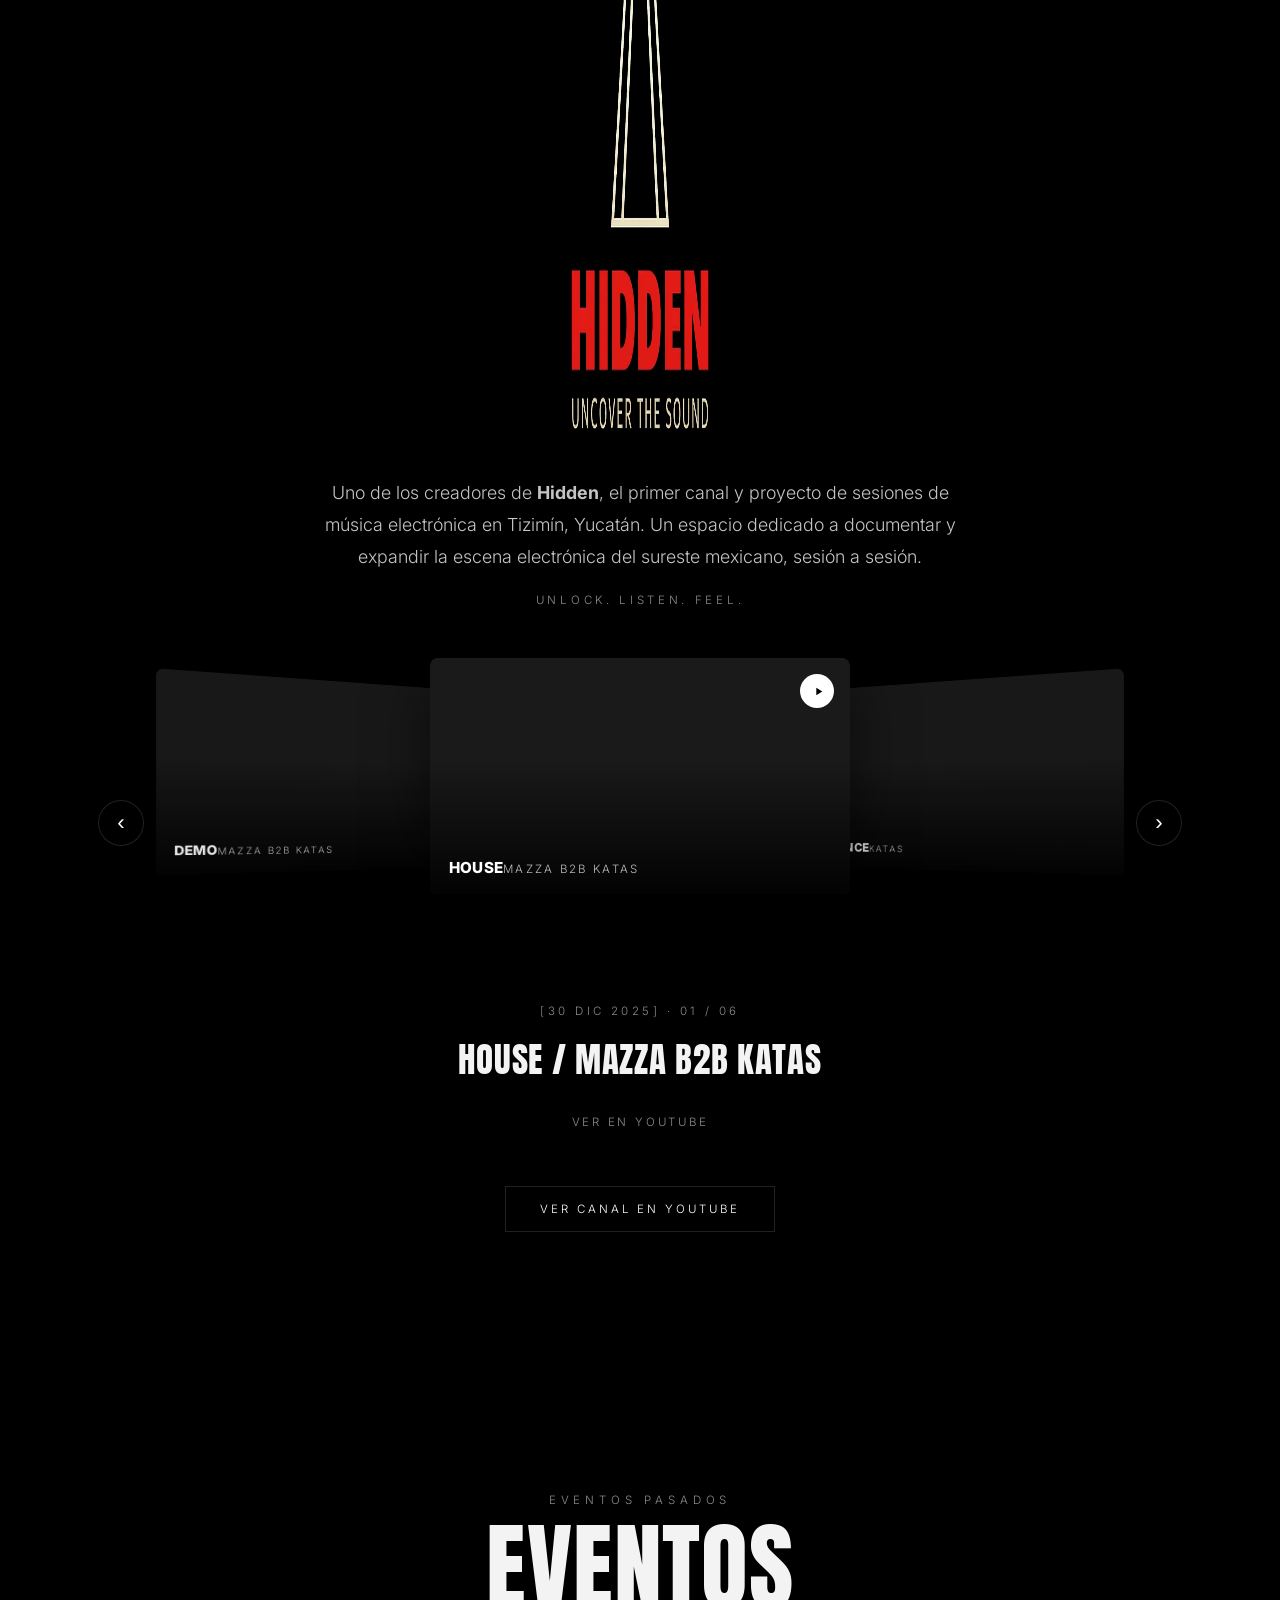
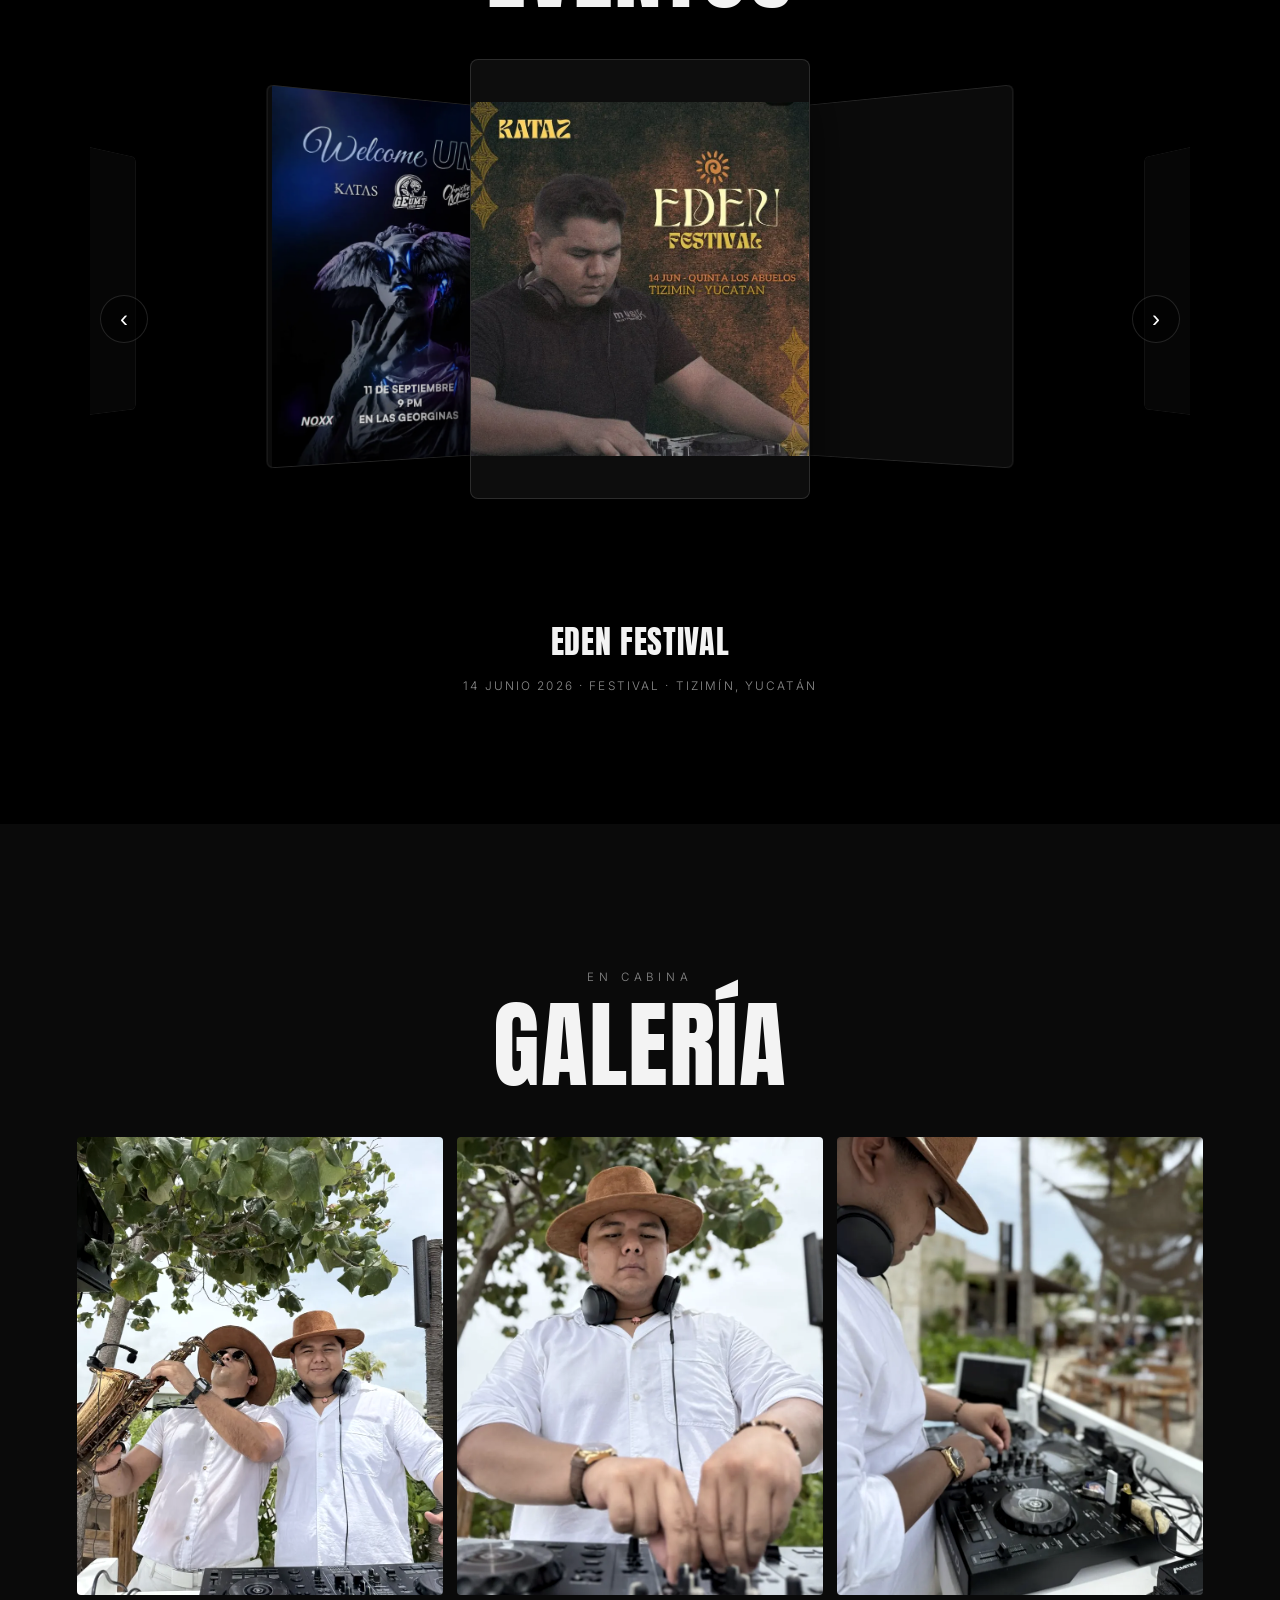
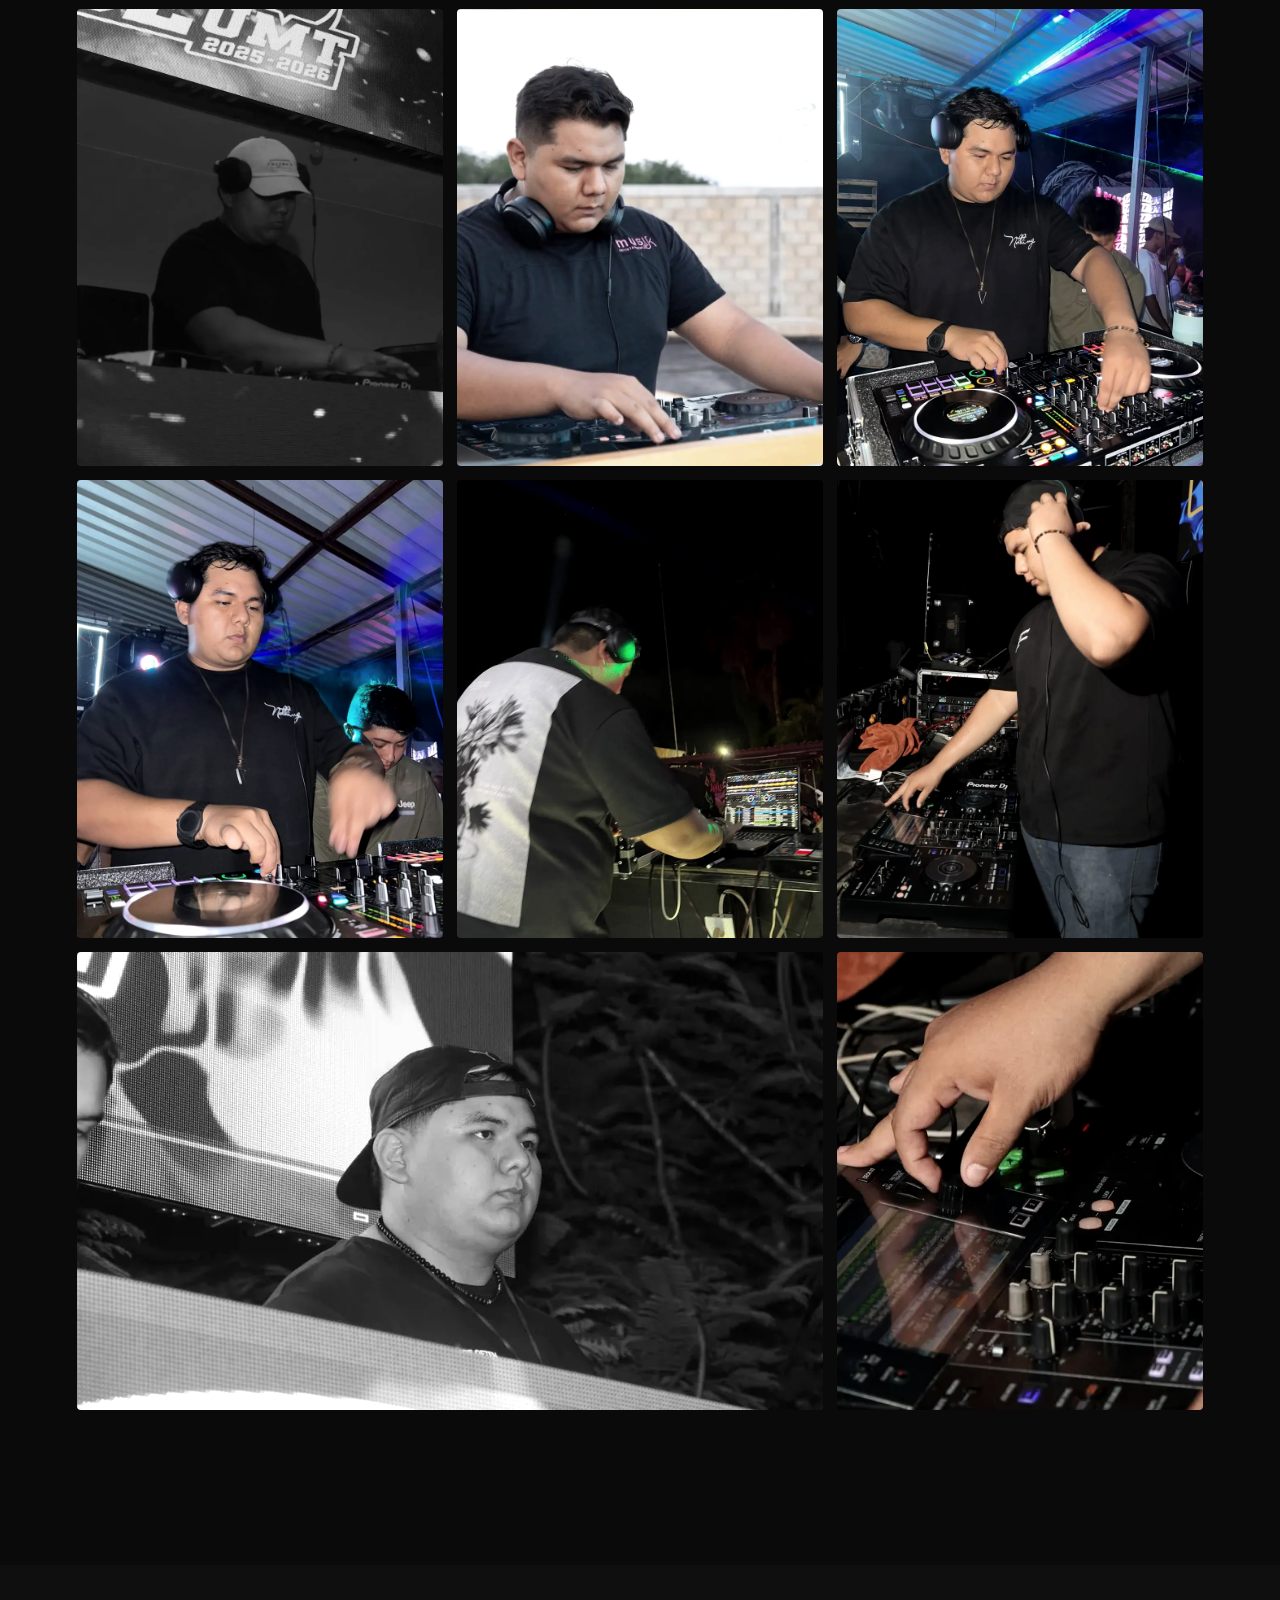
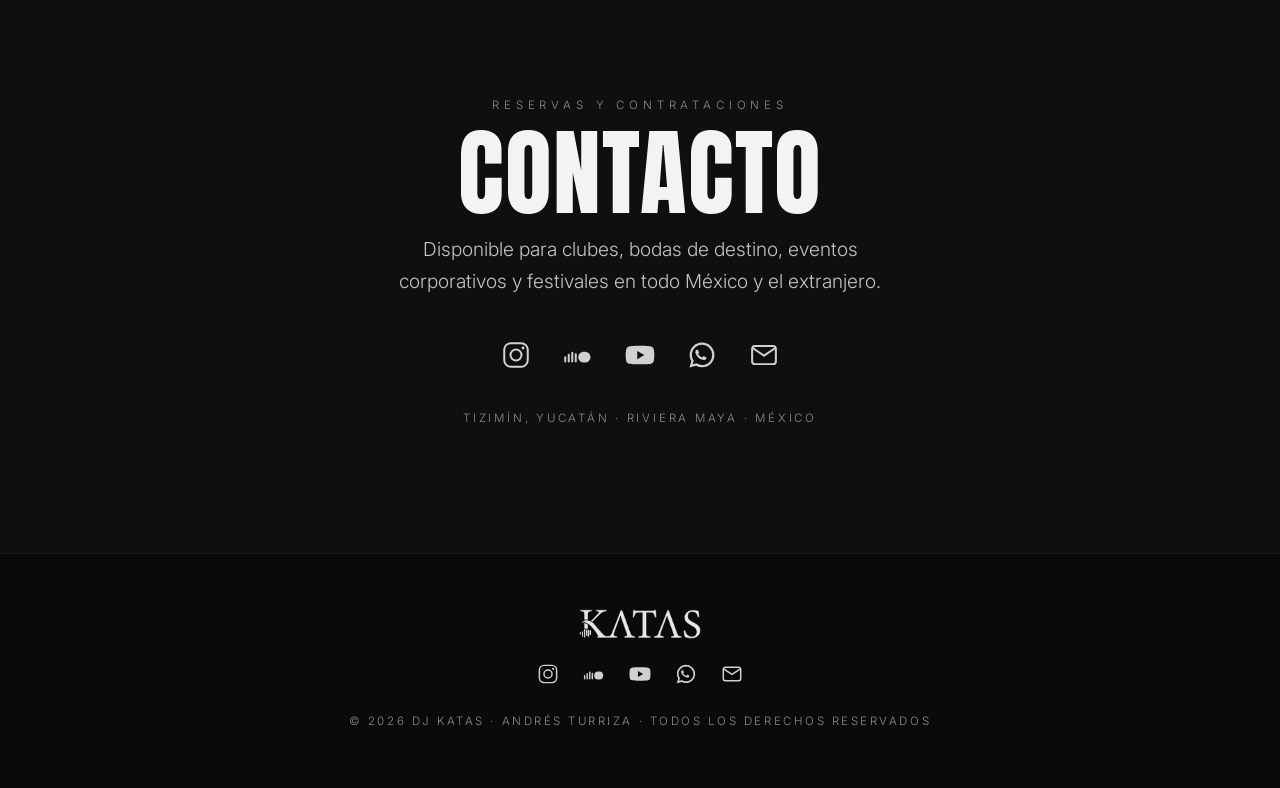
==== commit 81a1630f: "mejoras" ====
--- a/index.html
+++ b/index.html
@@ -1,4 +1,4 @@
-﻿<!DOCTYPE html>
+<!DOCTYPE html>
 <html lang="es">
 <head>
 <meta charset="UTF-8">
@@ -11,13 +11,17 @@
 <link rel="manifest" href="images/favicon_io/site.webmanifest">
 <link rel="preconnect" href="https://fonts.googleapis.com">
 <link rel="preconnect" href="https://fonts.gstatic.com" crossorigin>
-<link href="https://fonts.googleapis.com/css2?family=Anton&family=Inter:wght@300;400;500;600;700;800;900&display=swap" rel="stylesheet">
+<link rel="preload" as="image" href="images/Portada.webp" type="image/webp" fetchpriority="high">
+<link rel="preload" as="image" href="images/logo.webp" type="image/webp">
+<link rel="preload" as="style" href="https://fonts.googleapis.com/css2?family=Anton&family=Inter:wght@300;400;500;700;800&display=swap" onload="this.onload=null;this.rel='stylesheet'">
+<noscript><link rel="stylesheet" href="https://fonts.googleapis.com/css2?family=Anton&family=Inter:wght@300;400;500;700;800&display=swap"></noscript>
 <link rel="stylesheet" href="css/styles.css">
+<link rel="stylesheet" href="css/lenis.css">
 </head>
 <body>
 
 <nav id="nav">
-  <a class="brand" href="#top"><img src="images/logo.png" alt="Katas"></a>
+  <a class="brand" href="#top"><img src="images/logo.webp" alt="Katas"></a>
   <div class="links">
     <a href="#bio">Bio</a><a href="#vivo">En vivo</a><a href="#musica">Música</a>
     <a href="#lanzamiento">Lanzamiento</a><a href="#hidden">Hidden</a><a href="#eventos">Eventos</a><a href="#contacto">Contacto</a>
@@ -28,7 +32,7 @@
   <div class="hero-tex"></div>
   <div class="hero-portrait"></div>
   <div class="hero-inner">
-    <img class="hero-logo" src="images/logo.png" alt="DJ KATAS">
+    <img fetchpriority="high" decoding="async" width="700" height="172" class="hero-logo" src="images/logo.webp" alt="DJ KATAS">
     <div class="hero-loc">
       <svg viewBox="0 0 24 24" fill="none" stroke="currentColor" stroke-width="2"><path d="M12 21s-7-6.4-7-11a7 7 0 0 1 14 0c0 4.6-7 11-7 11z"/><circle cx="12" cy="10" r="2.6"/></svg>
       Tizimín, Yucatán · México
@@ -110,10 +114,19 @@
 
 <section class="media" id="musica">
   <div class="media-head reveal"><span class="eyebrow">Escucha · Katas</span><h2 class="title">SoundCloud</h2></div>
-  <div class="flow reveal" id="flow">
-    <button class="flow-nav flow-prev" id="scPrev" aria-label="Anterior">‹</button>
+  <div class="flow reveal" id="flow" tabindex="0" role="group" aria-roledescription="carrusel" aria-label="Tracks de Katas. Usa las flechas izquierda y derecha para navegar; Enter reproduce el track central.">
+    <button class="flow-nav flow-prev" id="scPrev" type="button" aria-label="Track anterior">&lsaquo;</button>
     <div class="flow-stage" id="scStage"></div>
-    <button class="flow-nav flow-next" id="scNext" aria-label="Siguiente">›</button>
+    <button class="flow-nav flow-next" id="scNext" type="button" aria-label="Track siguiente">&rsaquo;</button>
+  </div>
+  <div class="sc-info reveal">
+    <p class="sc-tag" id="scTag"></p>
+    <div class="sc-tl" aria-live="polite">
+      <p class="sc-title" id="scTitle"></p>
+      <span class="eq" id="scEq" hidden aria-hidden="true"><i></i><i></i><i></i><i></i></span>
+    </div>
+    <div class="sc-player" id="scPlayer" hidden></div>
+    <a class="sc-open" id="scOpen" href="#" target="_blank" rel="noopener">Abrir este track en SoundCloud</a>
   </div>
   <div class="media-cta reveal"><a href="https://soundcloud.com/yahir-perez-785744268" target="_blank" rel="noopener">Ver perfil en SoundCloud</a></div>
 </section>
@@ -138,16 +151,19 @@
 
 <section class="hidden" id="hidden">
   <div class="reveal">
-    <img class="hidden-logo" src="images/logo-hidden.png" alt="Hidden">
+    <img loading="lazy" decoding="async" width="520" height="662" class="hidden-logo" src="images/logo-hidden.webp" alt="Hidden">
     <p class="hidden-desc">Uno de los creadores de <b>Hidden</b>, el primer canal y proyecto de sesiones de música electrónica en Tizimín, Yucatán. Un espacio dedicado a documentar y expandir la escena electrónica del sureste mexicano, sesión a sesión.<span class="feel">Unlock. Listen. Feel.</span></p>
   </div>
-  <!-- VIDEO CARRUSEL — pendiente de implementar cuando el sitio esté en servidor HTTP
-  <div class="vidwrap reveal">
-    <button class="vid-nav" id="vPrev" aria-label="Video anterior">‹</button>
-    <div class="vid-frame"><div class="ratio"><iframe id="ytplayer" src="https://www.youtube-nocookie.com/embed/bKr7PXtzmoc?rel=0&modestbranding=1&playsinline=1" title="Hidden — videos" allow="accelerometer; clipboard-write; encrypted-media; gyroscope; picture-in-picture" allowfullscreen loading="lazy"></iframe></div></div>
-    <button class="vid-nav" id="vNext" aria-label="Video siguiente">›</button>
-  </div>
-  -->
+  <div class="flow vflow reveal" id="vflow" tabindex="0" role="group" aria-roledescription="carrusel" aria-label="Sesiones de Hidden. Usa las flechas izquierda y derecha para navegar; Enter reproduce el video central.">
+    <button class="flow-nav flow-prev" id="vPrev" type="button" aria-label="Video anterior">&lsaquo;</button>
+    <div class="flow-stage" id="vStage"></div>
+    <button class="flow-nav flow-next" id="vNext" type="button" aria-label="Video siguiente">&rsaquo;</button>
+  </div>
+  <div class="sc-info reveal">
+    <p class="sc-tag" id="vTag"></p>
+    <div class="sc-tl" aria-live="polite"><p class="sc-title" id="vTitle"></p></div>
+    <a class="sc-open" id="vOpen" href="#" target="_blank" rel="noopener">Ver en YouTube</a>
+  </div>
   <div class="hidden-cta reveal"><a href="https://www.youtube.com/@HIDDEN_121" target="_blank" rel="noopener">Ver canal en YouTube</a></div>
 </section>
 
@@ -164,12 +180,18 @@
 <section class="block" id="galeria">
   <div class="show-head reveal"><span class="eyebrow">En cabina</span><h2 class="title">Galería</h2></div>
   <div class="gallery reveal">
-    <div class="gtile" style="background-image:url('images/gallery-1.jpg')"></div>
-    <div class="gtile" style="background-image:url('images/vivo-bg.jpg')"></div>
-    <div class="gtile" style="background-image:url('images/gallery-2.jpg')"></div>
-    <div class="gtile" style="background-image:url('images/gallery-3.jpg')"></div>
-    <div class="gtile" style="background-image:url('images/hero-bg.jpg')"></div>
-    <div class="gtile" style="background-image:url('images/portrait.jpg')"></div>
+    <div class="gtile" style="background-image:url('images/vivo-bg.webp')"></div>
+    <div class="gtile" style="background-image:url('images/gallery-2.webp')"></div>
+    <div class="gtile" style="background-image:url('images/gallery-3.webp')"></div>
+    <div class="gtile" style="background-image:url('images/hero-bg.webp')"></div>
+    <div class="gtile" style="background-image:url('images/portrait.webp')"></div>
+    <div class="gtile" style="background-image:url('images/foto1.webp')"></div>
+    <div class="gtile" style="background-image:url('images/foto2.webp')"></div>
+    <div class="gtile" style="background-image:url('images/foto3.webp')"></div>
+    <div class="gtile" style="background-image:url('images/foto4.webp')"></div>
+    <div class="gtile wide" style="background-image:url('images/foto6.webp')"></div>
+    <div class="gtile" style="background-image:url('images/foto5.webp')"></div>
+    <div class="gtile wide" style="background-image:url('images/foto7.webp')"></div>
   </div>
 </section>
 
@@ -188,7 +210,7 @@
 </section>
 
 <footer>
-  <img class="fmark" src="images/logo-footer.png" alt="Katas">
+  <img loading="lazy" decoding="async" width="700" height="172" class="fmark" src="images/logo-footer.webp" alt="Katas">
   <div class="socials ">
       <a href="ttps://www.instagram.com/katass.dj/" data-edit="instagram" aria-label="Instagram"><svg viewBox="0 0 24 24" fill="none" stroke="currentColor" stroke-width="1.6"><rect x="2.6" y="2.6" width="18.8" height="18.8" rx="5.2"/><circle cx="12" cy="12" r="4.4"/><circle cx="17.6" cy="6.4" r="1.15" fill="currentColor" stroke="none"/></svg></a>
       <a href="https://soundcloud.com/yahir-perez-785744268" target="_blank" rel="noopener" aria-label="SoundCloud"><svg viewBox="0 0 24 24" fill="currentColor"><rect x="1" y="13" width="1.6" height="5" rx=".8"/><rect x="3.8" y="11" width="1.6" height="7" rx=".8"/><rect x="6.6" y="9.4" width="1.6" height="8.6" rx=".8"/><rect x="9.4" y="10.6" width="1.6" height="7.4" rx=".8"/><rect x="12.2" y="9.4" width="9.8" height="8.6" rx="4.3"/></svg></a>
@@ -203,7 +225,7 @@
   <svg viewBox="0 0 24 24" fill="none" stroke="currentColor" stroke-width="2" stroke-linecap="round" stroke-linejoin="round"><polyline points="18 15 12 9 6 15"/></svg>
 </button>
 
-<div class="lightbox" id="lightbox"><span class="lb-close" id="lbClose">×</span><img id="lbImg" src="" alt="Flyer"></div>
+<div class="lightbox" id="lightbox"><span class="lb-close" id="lbClose">×</span><img id="lbImg" src="[data-uri]" alt="Flyer ampliado"></div>
 
 <!-- WIDGET: disco girando reproduciendo música (independiente, flotante en toda la página)
 <div class="vinyl-widget" id="vinylWidget">
@@ -222,6 +244,14 @@
   <audio id="vinylAudio" src="assets/mashup.mp3" preload="auto" loop></audio>
 </div> -->
 
-<script src="js/main.js"></script>
+<!-- Librerias de animacion (instaladas, aun sin inicializar): GSAP 3.15.0 + plugins, Lenis 1.3.26 + Snap -->
+<script defer src="js/vendor/gsap.min.js"></script>
+<script defer src="js/vendor/ScrollTrigger.min.js"></script>
+<script defer src="js/vendor/SplitText.min.js"></script>
+<script defer src="js/vendor/Flip.min.js"></script>
+<script defer src="js/vendor/Observer.min.js"></script>
+<script defer src="js/vendor/lenis.min.js"></script>
+<script defer src="js/vendor/lenis-snap.min.js"></script>
+<script defer src="js/main.js"></script>
 </body>
 </html>
--- a/css/styles.css
+++ b/css/styles.css
@@ -1,9 +1,10 @@
-﻿:root{
+:root{
     --bg:#0a0a0a; --bg2:#0f0f0f; --panel:#141414; --fg:#f3f3f3; --muted:#8c8c8c;
     --line:rgba(255,255,255,.13); --line2:rgba(255,255,255,.06);
     --display:'Anton',sans-serif; --sans:'Inter',sans-serif;
-    --img-bw:url('../images/Portada.png'); --img-portrait:url('../images/portrait.jpg'); --img-club:url('../images/club-bg.jpg');
-    --img-release:url('../images/mashup.jpeg');
+    --img-bw:url('../images/Portada.webp'); --img-portrait:url('../images/portrait.webp'); --img-club:url('../images/club-bg.webp');
+    --img-release:url('../images/mashup.webp');
+    --accent:#7a0f1f; --accent-hi:#90373f;
   }
   
   *{margin:0;padding:0;box-sizing:border-box}
@@ -12,7 +13,7 @@
   img{display:block;max-width:100%}
   a{color:inherit;text-decoration:none}
   ::selection{background:#fff;color:#000}
-  .eyebrow{font-size:.64rem;letter-spacing:.42em;text-transform:uppercase;color:var(--muted)}
+  .eyebrow{font-size:.72rem;letter-spacing:.42em;text-transform:uppercase;color:var(--muted)}
   h2.title{font-family:var(--display);font-weight:400;font-size:clamp(2.8rem,8vw,6rem);line-height:.92;letter-spacing:.01em;text-transform:uppercase}
  
   .reveal{opacity:0;transform:translateY(34px);transition:opacity 1s ease,transform 1s cubic-bezier(.2,.7,.2,1)}
@@ -46,7 +47,7 @@
   .hero-loc svg{width:15px;height:15px}
   .hero-bio{margin-top:1.1rem;max-width:46ch;font-size:clamp(.95rem,1.5vw,1.08rem);line-height:1.7;color:#cfcfcf;font-weight:300;animation:rise 1.2s .3s cubic-bezier(.2,.7,.2,1) both}
   .hero .socials{margin-top:2.4rem;animation:rise 1.2s .45s cubic-bezier(.2,.7,.2,1) both}
-  .scroll-cue{position:absolute;bottom:1.8rem;left:50%;transform:translateX(-50%);z-index:4;font-size:.58rem;letter-spacing:.34em;text-transform:uppercase;color:var(--muted);display:flex;flex-direction:column;align-items:center;gap:.6rem}
+  .scroll-cue{position:absolute;bottom:1.8rem;left:50%;transform:translateX(-50%);z-index:4;font-size:.72rem;letter-spacing:.34em;text-transform:uppercase;color:var(--muted);display:flex;flex-direction:column;align-items:center;gap:.6rem}
   .scroll-cue .ln{width:1px;height:36px;background:linear-gradient(#fff,transparent);animation:pulse 2.2s ease-in-out infinite}
   @keyframes rise{from{opacity:0;transform:translateY(30px)}to{opacity:1;transform:none}}
   @keyframes slowzoom{from{transform:scale(1.05)}to{transform:scale(1.16)}}
@@ -80,7 +81,7 @@
   .release-head{margin-bottom:1.6rem}
   .release-head h2{margin-top:.9rem}
   .release-desc{font-size:clamp(.98rem,1.5vw,1.14rem);line-height:1.85;color:#c9c9c9;font-weight:300;margin-bottom:2.2rem}
-  .release-cta a{display:inline-flex;align-items:center;gap:.6rem;font-size:.66rem;letter-spacing:.26em;text-transform:uppercase;color:#fff;border:1px solid var(--line);padding:.95rem 2.1rem;transition:all .3s}
+  .release-cta a{display:inline-flex;align-items:center;gap:.6rem;font-size:.72rem;letter-spacing:.26em;text-transform:uppercase;color:#fff;border:1px solid var(--line);padding:.95rem 2.1rem;transition:all .3s}
   .release-cta a svg{width:16px;height:16px;flex:none}
   .release-cta a:hover{background:#fff;color:#000}
  
@@ -112,26 +113,51 @@
   .media-head h2{margin-top:.9rem;letter-spacing:.05em}
   .flow{position:relative;height:430px;max-width:1100px;margin:0 auto;perspective:1300px;overflow:hidden}
   .flow-stage{position:relative;width:100%;height:330px;transform-style:preserve-3d}
-  .sc-card{position:absolute;left:50%;top:0;width:300px;height:300px;margin-left:-150px;border-radius:8px;overflow:hidden;cursor:pointer;background-color:#1a1a1a;background-size:cover;background-position:center;transition:transform .3s cubic-bezier(.25,.7,.25,1),opacity .3s;box-shadow:0 24px 60px rgba(0,0,0,.6)}
+  .sc-card{display:block;border:0;padding:0;font:inherit;color:inherit;text-align:left;position:absolute;left:50%;top:0;width:300px;height:300px;margin-left:-150px;border-radius:8px;overflow:hidden;cursor:pointer;background-color:#1a1a1a;background-size:cover;background-position:center;transition:transform .3s cubic-bezier(.25,.7,.25,1),opacity .3s;box-shadow:0 24px 60px rgba(0,0,0,.6)}
   .sc-card::after{content:'';position:absolute;inset:0;background:linear-gradient(180deg,transparent 42%,rgba(0,0,0,.9) 100%)}
   .sc-meta{position:absolute;left:0;right:0;bottom:0;z-index:2;padding:1.1rem 1.2rem}
   .sc-meta .st{font-weight:800;font-size:.95rem;letter-spacing:.01em;text-transform:uppercase;line-height:1.18;color:#fff}
-  .sc-meta .ss{font-size:.6rem;letter-spacing:.2em;text-transform:uppercase;color:#bdbdbd;margin-top:.4rem}
+  .sc-meta .ss{font-size:.72rem;letter-spacing:.2em;text-transform:uppercase;color:#bdbdbd;margin-top:.4rem}
   .sc-play{position:absolute;top:1rem;right:1rem;z-index:3;width:34px;height:34px;border-radius:50%;background:#fff;display:flex;align-items:center;justify-content:center;opacity:0;transform:scale(.8);transition:opacity .4s,transform .4s}
   .sc-play svg{width:13px;height:13px;margin-left:2px;fill:#000}
+  .sc-play .ic-pause{display:none;margin-left:0}
+  .sc-card.playing .sc-play .ic-play{display:none}.sc-card.playing .sc-play .ic-pause{display:block}
+  .sc-card.is-center:hover .sc-play,.sc-card.is-center:focus-visible .sc-play,.sc-card.playing .sc-play{background:var(--accent);transform:scale(1.08)}
+  .sc-card.is-center:hover .sc-play svg,.sc-card.is-center:focus-visible .sc-play svg,.sc-card.playing .sc-play svg{fill:#fff}
+  .sc-card.playing{box-shadow:0 0 0 1px var(--accent-hi),0 24px 60px rgba(0,0,0,.6)}
+  .sc-card:focus-visible,.flow-nav:focus-visible,.v-card:focus-visible{outline:2px solid #fff;outline-offset:3px}
+  .flow:focus-visible{outline:1px solid var(--line);outline-offset:4px}
+  .flow,.sc-card{touch-action:pan-y;user-select:none}
+
   .sc-card.is-center .sc-play{opacity:1;transform:scale(1)}
   .flow-nav{position:absolute;top:50%;transform:translateY(-50%);z-index:40;width:46px;height:46px;border-radius:50%;border:1px solid var(--line);background:rgba(0,0,0,.4);color:#fff;font-size:1.4rem;cursor:pointer;display:flex;align-items:center;justify-content:center;transition:all .25s}
   .flow-nav:hover{background:#fff;color:#000}
   .flow-prev{left:max(.5rem,calc(50% - 560px))}.flow-next{right:max(.5rem,calc(50% - 560px))}
   .media-cta{text-align:center;margin-top:3rem}
-  .media-cta a{display:inline-flex;gap:.6rem;font-size:.66rem;letter-spacing:.26em;text-transform:uppercase;color:#fff;border:1px solid var(--line);padding:.95rem 2rem;transition:all .3s}
+  .media-cta a{display:inline-flex;gap:.6rem;font-size:.72rem;letter-spacing:.26em;text-transform:uppercase;color:#fff;border:1px solid var(--line);padding:.95rem 2rem;transition:all .3s}
   .media-cta a:hover{background:#fff;color:#000}
  
+  .sc-info{display:flex;flex-direction:column;align-items:center;gap:.9rem;text-align:center;padding:0 1.5rem;margin-top:.5rem}
+  .sc-tag{font-size:.72rem;letter-spacing:.3em;text-transform:uppercase;color:var(--muted)}
+  .sc-tl{display:flex;align-items:center;justify-content:center;gap:.8rem;min-height:2.4rem}
+  .sc-title{font-family:var(--display);font-size:clamp(1.5rem,3vw,2.2rem);text-transform:uppercase;letter-spacing:.02em;text-wrap:balance}
+  .sc-player{width:min(720px,100%);border:1px solid var(--line);border-radius:12px;overflow:hidden;background:var(--panel)}
+  .sc-player[hidden]{display:none}
+  .sc-player iframe{display:block;width:100%;height:166px;border:0}
+  .sc-open{display:inline-flex;align-items:center;min-height:44px;font-size:.72rem;letter-spacing:.24em;text-transform:uppercase;color:var(--muted);transition:color .25s}
+  .sc-open:hover{color:#fff}
+  .eq{display:inline-flex;align-items:flex-end;gap:2px;height:14px}
+  .eq[hidden]{display:none}
+  .eq i{display:block;width:3px;height:100%;background:var(--accent-hi);transform-origin:bottom;animation:eq .9s ease-in-out infinite}
+  .eq i:nth-child(2){animation-delay:-.3s}.eq i:nth-child(3){animation-delay:-.6s}.eq i:nth-child(4){animation-delay:-.15s}
+  @keyframes eq{0%,100%{transform:scaleY(.3)}50%{transform:scaleY(1)}}
+
   /* GALLERY */
   .gallery{display:grid;grid-template-columns:repeat(3,1fr);gap:14px}
   .gallery .gtile{background-size:cover;background-position:center;border-radius:4px;filter:grayscale(.2) contrast(1.05);transition:filter .45s,transform .45s}
   .gallery .gtile:hover{filter:grayscale(0);transform:scale(1.015)}
   .gallery .gtile{aspect-ratio:4/5}
+  .gallery .gtile.wide{grid-column:span 2;aspect-ratio:auto}
  
   /* HIDDEN VIDEO CAROUSEL */
   .hidden{background:#000;padding:clamp(5rem,10vw,8rem) clamp(1.3rem,6vw,3.5rem);text-align:center}
@@ -139,14 +165,9 @@
   .hidden-sub{color:var(--muted);font-size:.82rem;letter-spacing:.2em;text-transform:uppercase;margin-bottom:1.6rem}
   .hidden-desc{max-width:60ch;margin:0 auto 3rem;color:#c4c4c4;font-weight:300;font-size:clamp(.98rem,1.5vw,1.12rem);line-height:1.8}
   .hidden-desc .feel{display:block;margin-top:1rem;letter-spacing:.32em;text-transform:uppercase;font-size:.72rem;color:var(--muted)}
-  .vidwrap{position:relative;max-width:1000px;margin:0 auto;display:flex;align-items:center;gap:1rem}
-  .vid-frame{position:relative;flex:1;border-radius:12px;overflow:hidden;box-shadow:0 30px 70px rgba(0,0,0,.6);border:1px solid var(--line2);background:#111}
-  .vid-frame .ratio{position:relative;width:100%;padding-top:56.25%}
-  .vid-frame iframe,.vid-frame #ytplayer{position:absolute;inset:0;width:100%;height:100%;border:0}
-  .vid-nav{flex:0 0 auto;width:52px;height:52px;border-radius:50%;border:1px solid var(--line);background:rgba(255,255,255,.04);color:#fff;font-size:1.5rem;cursor:pointer;display:flex;align-items:center;justify-content:center;transition:all .25s}
-  .vid-nav:hover{background:#fff;color:#000}
+
   .hidden-cta{margin-top:2.6rem}
-  .hidden-cta a{display:inline-flex;gap:.6rem;font-size:.66rem;letter-spacing:.26em;text-transform:uppercase;color:#fff;border:1px solid var(--line);padding:.95rem 2.1rem;transition:all .3s}
+  .hidden-cta a{display:inline-flex;gap:.6rem;font-size:.72rem;letter-spacing:.26em;text-transform:uppercase;color:#fff;border:1px solid var(--line);padding:.95rem 2.1rem;transition:all .3s}
   .hidden-cta a:hover{background:#fff;color:#000}
  
   /* CONTACT */
@@ -154,26 +175,26 @@
   .contact h2{margin:1rem 0 1rem}
   .contact .lead{color:#c4c4c4;font-size:clamp(1rem,1.6vw,1.2rem);max-width:42ch;margin:0 auto 2.6rem;line-height:1.7;font-weight:300}
   .contact .socials{justify-content:center}
-  .contact .meta{margin-top:2.6rem;font-size:.66rem;letter-spacing:.24em;text-transform:uppercase;color:var(--muted)}
+  .contact .meta{margin-top:2.6rem;font-size:.72rem;letter-spacing:.24em;text-transform:uppercase;color:var(--muted)}
  
   footer{text-align:center;padding:3.4rem 1.5rem;border-top:1px solid var(--line2)}
   footer .fmark{height:30px;margin:0 auto 1.5rem;width:auto;filter:invert(1);opacity:.9}
   footer .socials{justify-content:center;margin-bottom:1.6rem}
-  footer .fp{font-size:.62rem;letter-spacing:.22em;text-transform:uppercase;color:var(--muted);line-height:2}
+  footer .fp{font-size:.72rem;letter-spacing:.22em;text-transform:uppercase;color:var(--muted);line-height:2}
  
  
   /* VIENTOS EN VIVO */
   .vivo{background:var(--bg2)}
   .vivo-grid{display:grid;grid-template-columns:1fr 1fr;gap:clamp(2rem,5vw,4.5rem);align-items:center}
-  .vivo-img{position:relative;aspect-ratio:4/5;background:url('../images/vivo-bg.jpg') center 18%/cover no-repeat;border-radius:6px;filter:grayscale(.12) contrast(1.05);overflow:hidden}
+  .vivo-img{position:relative;aspect-ratio:4/5;background:url('../images/vivo-bg.webp') center 18%/cover no-repeat;border-radius:6px;filter:grayscale(.12) contrast(1.05);overflow:hidden}
   .vivo-img::after{content:'';position:absolute;inset:0;background:linear-gradient(180deg,transparent 55%,rgba(0,0,0,.55))}
-  .vivo-badge{position:absolute;top:1.1rem;left:1.1rem;z-index:2;display:inline-flex;align-items:center;gap:.5rem;background:rgba(0,0,0,.55);border:1px solid var(--line);color:#fff;font-size:.6rem;letter-spacing:.24em;text-transform:uppercase;padding:.5rem .9rem;border-radius:30px;backdrop-filter:blur(6px)}
+  .vivo-badge{position:absolute;top:1.1rem;left:1.1rem;z-index:2;display:inline-flex;align-items:center;gap:.5rem;background:rgba(0,0,0,.55);border:1px solid var(--line);color:#fff;font-size:.72rem;letter-spacing:.24em;text-transform:uppercase;padding:.5rem .9rem;border-radius:30px;backdrop-filter:blur(6px)}
   .vivo-badge .dot{width:7px;height:7px;border-radius:50%;background:#ff3b30;animation:blink 1.6s ease-in-out infinite}
   @keyframes blink{0%,100%{opacity:1}50%{opacity:.25}}
   .vivo-text h2{margin:.9rem 0 1.4rem}
   .vivo-text p{color:#c6c6c6;font-weight:300;font-size:clamp(1rem,1.5vw,1.15rem);line-height:1.8;max-width:48ch}
   .vivo-tags{display:flex;gap:.7rem;flex-wrap:wrap;margin:1.9rem 0 1.3rem}
-  .vivo-tags span{font-size:.64rem;letter-spacing:.2em;text-transform:uppercase;border:1px solid var(--line);padding:.6rem 1.1rem;border-radius:30px;color:#e6e6e6}
+  .vivo-tags span{font-size:.72rem;letter-spacing:.2em;text-transform:uppercase;border:1px solid var(--line);padding:.6rem 1.1rem;border-radius:30px;color:#e6e6e6}
   .vivo-note{font-size:.88rem;color:var(--muted);line-height:1.6}
   .vivo-note a{color:#fff;border-bottom:1px solid rgba(255,255,255,.4);transition:border-color .25s}
   .vivo-note a:hover{border-color:#fff}
@@ -221,7 +242,6 @@
     .offer{grid-template-columns:1fr}.offer .cell{border-right:none!important;min-height:auto}
     .counters{grid-template-columns:1fr}
     .gallery{columns:1}
-    .vid-nav{width:42px;height:42px;font-size:1.2rem}
     .sc-card{width:210px;height:210px;margin-left:-105px}
   }
   /* BACK TO TOP */
@@ -266,4 +286,16 @@
  
   @media (prefers-reduced-motion:reduce){
     .hero-tex,.scroll-cue .ln,.marquee .track,.vinyl-groove{animation:none}.reveal{transition:none}
-  } */+  } */
+@media (prefers-reduced-motion:reduce){.eq i{animation:none}}
+
+/* HIDDEN coverflow de videos (misma mecanica que SoundCloud y Eventos) */
+.hidden .flow{background:transparent}
+.vflow{height:330px;margin-bottom:1rem}
+.vflow .flow-stage{height:236px}
+.v-card{width:420px;height:236px;margin-left:-210px}
+.v-live{position:absolute;left:50%;top:0;z-index:40;width:420px;height:236px;margin-left:-210px;border-radius:8px;overflow:hidden;background:#000;border:1px solid var(--accent-hi);box-shadow:0 24px 60px rgba(0,0,0,.6)}
+.v-live iframe{display:block;width:100%;height:100%;border:0}
+@media (max-width:900px){.v-live{width:340px;height:190px;margin-left:-170px}.vflow{height:300px}.vflow .flow-stage{height:190px}.v-card{width:340px;height:190px;margin-left:-170px}}
+@media (max-width:520px){.v-live{width:280px;height:158px;margin-left:-140px}.vflow{height:250px}.vflow .flow-stage{height:158px}.v-card{width:280px;height:158px;margin-left:-140px}}
+@media (prefers-reduced-motion:reduce){.marquee .track,.hero-tex,.scroll-cue .ln,.vivo-badge .dot{animation:none}.reveal{transition:none}}
--- a/css/lenis.css
+++ b/css/lenis.css
@@ -0,0 +1,26 @@
+html.lenis,
+html.lenis body {
+  height: auto;
+}
+
+.lenis:not(.lenis-autoToggle).lenis-stopped {
+  overflow: clip;
+}
+
+.lenis [data-lenis-prevent],
+.lenis [data-lenis-prevent-wheel],
+.lenis [data-lenis-prevent-touch],
+.lenis [data-lenis-prevent-vertical],
+.lenis [data-lenis-prevent-horizontal] {
+  overscroll-behavior: contain;
+}
+
+.lenis.lenis-smooth iframe {
+  pointer-events: none;
+}
+
+.lenis.lenis-autoToggle {
+  transition-property: overflow;
+  transition-duration: 1ms;
+  transition-behavior: allow-discrete;
+}
